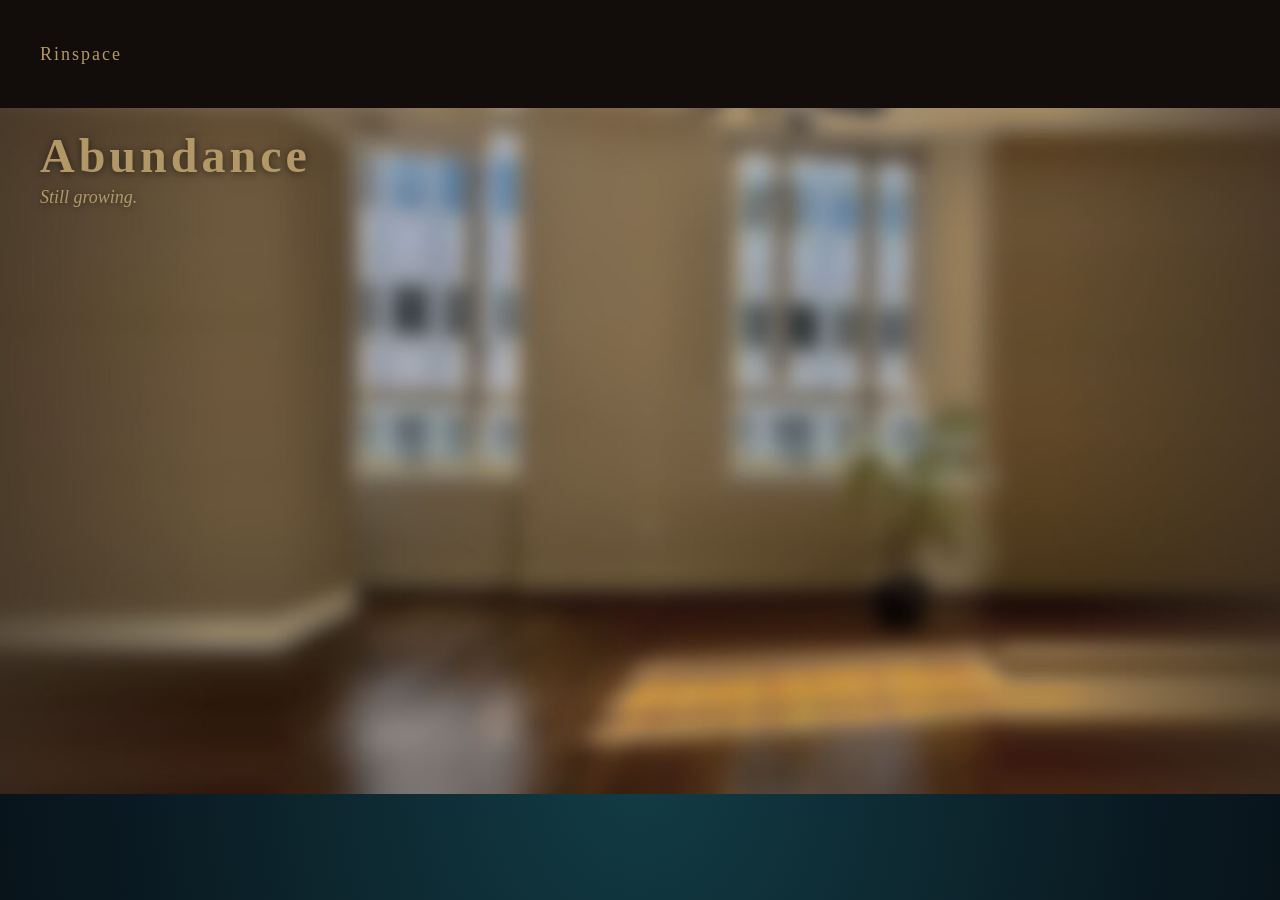
==== abundance.html @ 045cb896 "header and rinspace fix" ====
<!DOCTYPE html>
<html>
<head>
  <meta charset="utf-8">
  <meta name="viewport" content="width=device-width, initial-scale=1">
  <title>Rinspace · Abundance</title>
  <link rel="stylesheet" href="style.css">
</head>
<body>
  <div class="eyelid"></div>
  <div class="top-band"><a href="index.html" class="home">Rinspace</a></div>  

  <h1>Abundance</h1>
  <p>Still growing.</p>
</body>
</html>
---- style.css ----
body {
    background: radial-gradient(ellipse at 50% 85%, #123c45 0%, #0a1a22 55%, #05090d 100%);
  background-attachment: fixed;
    color: #b39867;
    font-family: Georgia, serif;
    margin: 40px;
}

h1 {
    font-size: 48px;
    letter-spacing: 4px;
    margin-bottom: 4px;
    animation: grow 7s ease-out;
    transform-origin: left center;
}

p {
    font-size: 18px;
    font-style: italic;
    margin-top: 0;
}
@keyframes grow {
    from {
        transform: scale(0.5);
        opacity: 0;
    }
    to {
        transform: scale(1);
        opacity: 1;
    }
}
.stem {
  stroke-dasharray: 100;
  stroke-dashoffset: 100;
  animation: sprout 5s ease-out forwards;
}

@keyframes sprout {
  to {
    stroke-dashoffset: 0;
  }
}

.leaf {
  opacity: 0;
  transform-box: fill-box;
  transform-origin: left center;
  animation: unfurl 1s ease-out 3s forwards;
}
.leaf-bottom {
  animation-delay: 2.2s;
}

.leaf-middle {
  animation-delay: 3.7s;
}

@keyframes unfurl {
  0% {
    opacity: 0;
    transform: scaleX(0) rotate(60deg);
  }
  60% {
    opacity: 1;
    transform: scaleX(0.8) rotate(-8deg);
  }
  100% {
    opacity: 1;
    transform: scaleX(1) rotate(0deg);
  }
}
svg {
  display: block;
  margin: 0 auto;
  width: 100%;
  max-width: 500px;
  height: auto;
}
.forest {
  position: fixed;
  top: 0;
  left: 0;
  width: 100%;
  max-width: none;
  height: 100%;
  margin: 0;
  z-index: -1;
}
.plant {
  position: fixed;
  bottom: 12vh;
  left: 50%;
  transform: translate(-50%, 19.51%);
  margin: 0;
  overflow: visible;
  max-width: min(500px, 66vh);  
}
.ground {
  position: fixed;
  bottom: 0;
  left: 0;
  width: 100%;
  height: 12vh;
  background-color: #1c1410;
  background-image: url("data:image/svg+xml,%3Csvg xmlns='http://www.w3.org/2000/svg' width='250' height='250'%3E%3Cfilter id='n' color-interpolation-filters='sRGB'%3E%3CfeTurbulence type='fractalNoise' baseFrequency='0.7' numOctaves='1' stitchTiles='stitch'/%3E%3CfeColorMatrix values='0 0 0 0 0.95 0 0 0 0 0.85 0 0 0 0 0.6 40 0 0 0 -29.5'/%3E%3C/filter%3E%3Crect width='100%25' height='100%25' filter='url(%23n)'/%3E%3C/svg%3E"), url("data:image/svg+xml,%3Csvg xmlns='http://www.w3.org/2000/svg' width='330' height='330'%3E%3Cfilter id='n' color-interpolation-filters='sRGB'%3E%3CfeTurbulence type='fractalNoise' baseFrequency='0.8' numOctaves='1' stitchTiles='stitch'/%3E%3CfeColorMatrix values='0 0 0 0 0.8 0 0 0 0 0.85 0 0 0 0 0.9 40 0 0 0 -30.2'/%3E%3C/filter%3E%3Crect width='100%25' height='100%25' filter='url(%23n)'/%3E%3C/svg%3E"), url("data:image/svg+xml,%3Csvg xmlns='http://www.w3.org/2000/svg' width='200' height='200'%3E%3Cfilter id='n' color-interpolation-filters='sRGB'%3E%3CfeTurbulence type='fractalNoise' baseFrequency='0.9' numOctaves='3' stitchTiles='stitch'/%3E%3CfeColorMatrix values='0 0 0 0 0.3 0 0 0 0 0.22 0 0 0 0 0.15 0.5 0 0 0 -0.2'/%3E%3C/filter%3E%3Crect width='100%25' height='100%25' filter='url(%23n)'/%3E%3C/svg%3E"), url("data:image/svg+xml,%3Csvg xmlns='http://www.w3.org/2000/svg' width='600' height='600'%3E%3Cfilter id='n' color-interpolation-filters='sRGB'%3E%3CfeTurbulence type='fractalNoise' baseFrequency='0.01' numOctaves='4' stitchTiles='stitch'/%3E%3CfeColorMatrix values='0 0 0 0 0 0 0 0 0 0 0 0 0 0 0 1.6 0 0 0 -0.6'/%3E%3C/filter%3E%3Crect width='100%25' height='100%25' filter='url(%23n)'/%3E%3C/svg%3E");
}
  .crumbs {
  transform-box: fill-box;
  transform-origin: center bottom;
  animation: burst 1.5s ease-out both;
}

@keyframes burst {
  from {
    transform: scale(0);
  }
  to {
    transform: scale(1);
  }
}
.dust circle {
  fill: #fff3c4;
  animation: drift 8s ease-in-out infinite, twinkle 3s ease-in-out infinite;
}

.dust circle:nth-child(2n) {
  animation-duration: 11s, 4s;
  animation-delay: -3s, -1s;
}

.dust circle:nth-child(3n) {
  animation-duration: 9s, 5s;
  animation-delay: -6s, -2s;
}

@keyframes drift {
  0%, 100% {
    transform: translate(0, 0);
  }
  50% {
    transform: translate(6px, -10px);
  }
}

@keyframes twinkle {
  0%, 100% {
    opacity: 0.2;
  }
  50% {
    opacity: 0.9;
  }
}
  .twig {
  stroke-dasharray: 100;
  stroke-dashoffset: 100;
  animation: sprout 2.2s ease-out forwards;
}

.twig-lip {
  animation-delay: 1.6s;
}

.twig-eye {
  animation-delay: 2.67s;
}
.sway {
  transform-box: view-box;
  transform-origin: 705px 680px;
  animation: sway 5s ease-in-out, breeze 6s ease-in-out 5s infinite;
}

@keyframes sway {
  0% {
    transform: rotate(-4deg);
  }
  25% {
    transform: rotate(3deg);
  }
  50% {
    transform: rotate(-2deg);
  }
  75% {
    transform: rotate(1deg);
  }
  100% {
    transform: rotate(0deg);
  }
}

@keyframes breeze {
  0%, 100% {
    transform: rotate(0deg);
  }
  50% {
    transform: rotate(0.8deg);
  }
}

.leaf-top {
  animation: emerge 2.4s ease-out 4.2s forwards;
}

@keyframes emerge {
  0% {
    opacity: 0;
    transform: scale(0.15, 1);
  }
  30% {
    opacity: 1;
  }
  100% {
    opacity: 1;
    transform: scale(1, 1);
  }
}

.half {
  transform-box: fill-box;
  animation: open 2s ease-in-out both;
}

.half-a {
  transform-origin: center bottom;
  animation-delay: 4.5s;
}

.half-b {
  transform-origin: center top;
  animation-delay: 4.65s;
}

@keyframes open {
  0% {
    transform: scaleY(0.05);
  }
  60% {
    transform: scaleY(0.85);
  }
  100% {
    transform: scaleY(1);
  }
}

/* New plant from Rin's Illustrator drawing */
.new-leaf {
  opacity: 0;
  transform-box: fill-box;
  animation: leaf-grow 1.6s ease-out forwards;
}

.new-leaf-lip {
  transform-origin: right center;
  animation-delay: 2.2s;
}

.new-leaf-eye {
  transform-origin: left center;
  animation-delay: 3.3s;
}

.new-leaf-top {
  transform-origin: center bottom;
  animation-delay: 4.1s;
}

@keyframes leaf-grow {
  0% {
    opacity: 0;
    transform: scale(0.1);
  }
  60% {
    opacity: 1;
    transform: scale(1.04);
  }
  100% {
    opacity: 1;
    transform: scale(1);
  }
}

/* Daytime window room backdrop */
.forest {
  display: none;
}

body::before {
  content: "";
  position: fixed;
  top: 0;
  left: 0;
  right: 0;
  bottom: 12vh;
  z-index: -2;
  background: url("room-backdrop-plant.jpg") center bottom / cover;
}

h1,
p {
  text-shadow: 0 1px 8px rgba(0, 0, 0, 0.55);
}

.ground::before,
.ground::after {
  content: "";
  position: absolute;
  top: 0;
  bottom: 0;
  width: calc((100vw - min(100vw, 87vh)) / 2);
  backdrop-filter: blur(12px) brightness(0.7);
  -webkit-backdrop-filter: blur(12px) brightness(0.7);
}

.ground::before {
  left: 0;
}

.ground::after {
  right: 0;
}

/* Leaf links: soft gold glow on hover */
.plant a:hover {
  filter: url(#leafHalo);
}

/* Widescreen top band */
.top-band {
  position: fixed;
  top: 0;
  left: 0;
  width: 100%;
  height: 12vh;
  background-color: #120d0a;
  z-index: 1;
}

body {
  margin-top: calc(12vh + 20px);
}

body::before {
  top: 12vh;
    bottom: calc(12vh - 2px);
  background-repeat: no-repeat;
}

.ground::before,
.ground::after {
      top: 0;
  background-color: #120d0a;
  backdrop-filter: none;
  -webkit-backdrop-filter: none;
}


/* Roots grow when the bottom 25% of the stem is hovered (mouse) or tapped (phone).
   They stay out while the mouse is on them, glow, and work as a link. */
.root-zone {
  cursor: pointer;
}

.roots-link .roots,
.roots-hit {
  pointer-events: none;
}

.root {
  stroke-dasharray: 100 200;
  stroke-dashoffset: 101;
  transition: stroke-dashoffset 0.8s ease-in;
}

.plant:has(.root-zone:hover) .root,
.plant:has(.roots-link:hover) .root,
.plant.show-roots .root {
  stroke-dashoffset: 0;
  transition: stroke-dashoffset var(--t) linear var(--d);
}

.plant:has(.root-zone:hover) .roots-hit,
.plant:has(.roots-link:hover) .roots-hit,
.plant.show-roots .roots-hit {
  pointer-events: all;
}

.plant a.roots-link:hover {
  animation: none;
  filter: none;
}

.roots-link:hover .roots {
  filter: url(#rootHalo);
}
/* Page change: the next page opens like an eyelid */
@view-transition {
  
navigation: auto;
}
::view-transition-old(root),
::view-transition-new(root) {
  
animation-duration: 0.4s;
}
.eyelid {
  
position: fixed;
  
left: 50%;
  
top: 50%;
  
width: 140vw;
  
height: 200vh;
  
transform: translate(-50%, -50%);
  
border-radius: 50%;
  
box-shadow: 0 0 60px 30px #0b0806, 0 0 0 100vmax #0b0806;
  
z-index: 10;
  
pointer-events: none;
  
animation: eyelid-open 1.8s ease-in-out both;
}
@keyframes eyelid-open {
  
0% {
    
height: 0;
  
}
  
100% {
    
height: 200vh;
  
}
}

/* Way back home: "Rinspace" in the top-left of the top band */
.home {
  position: absolute;
  left: 40px;
  top: 50%;
  transform: translateY(-50%);
  color: #b39867;
  text-decoration: none;
  font-size: 18px;
  letter-spacing: 2px;
    z-index: 2;
}

.home:hover {
  color: #fff3c4;
}

@media (max-width: 600px) {
  .home {
    left: 16px;
    font-size: 13px;
    letter-spacing: 1px;
  }
}
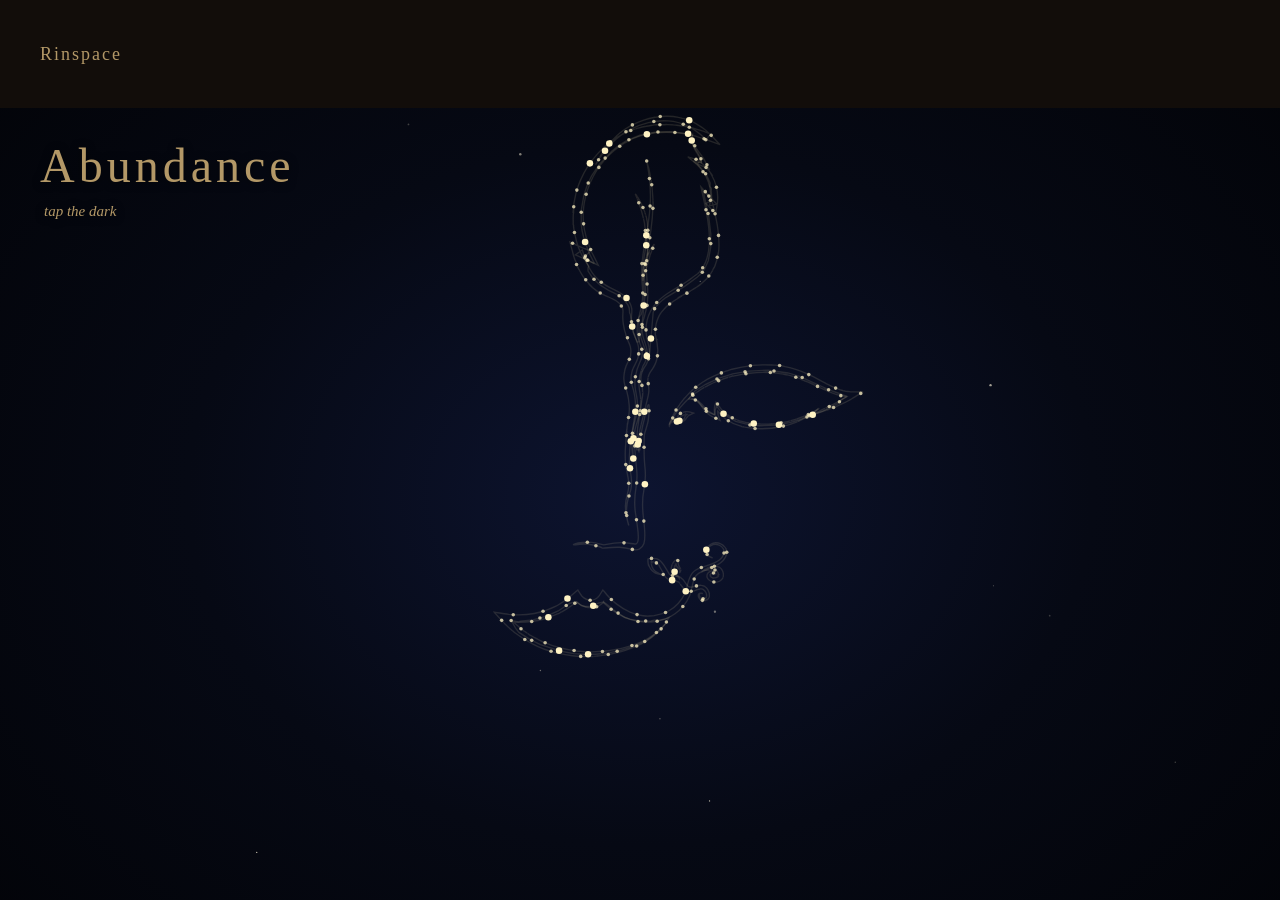
==== commit 1c4f676b: "abundance face with constalation" ====
--- a/abundance.html
+++ b/abundance.html
@@ -5,12 +5,216 @@
   <meta name="viewport" content="width=device-width, initial-scale=1">
   <title>Rinspace · Abundance</title>
   <link rel="stylesheet" href="style.css">
+  <link rel="stylesheet" href="abundance.css">
 </head>
 <body>
   <div class="eyelid"></div>
-  <div class="top-band"><a href="index.html" class="home">Rinspace</a></div>  
+
+  <!-- Deep space, the background stars, and your plant as a constellation -->
+  <div class="space"></div>
+  <svg class="sky" id="sky"></svg>
+  <svg class="mind" viewBox="425 20 560 660" preserveAspectRatio="xMidYMid meet"><g id="stars"></g></svg>
+
+  <!-- The embrace: warm light from the edges. Behind the eyelid: the warm dark at the start -->
+  <div class="embrace"></div>
+  <div class="behind-lid"></div>
+
+  <!-- Menu bar inside the top band. Hidden until the dark is tapped. -->
+  <div class="top-band">
+    <a href="index.html" class="home">Rinspace</a>
+    <nav class="menu">
+      <span>Sweaters</span>
+      <span>Flannels</span>
+      <span>Beanies</span>
+      <span>Scarves</span>
+    </nav>
+  </div>
 
   <h1>Abundance</h1>
-  <p>Still growing.</p>
+  <p class="hint">tap the dark</p>
+
+  <!-- The Abundance clothes. Hidden until the dark is tapped. -->
+  <div class="photo-row">
+    <div class="photo-spot">Photo coming soon</div>
+    <div class="photo-spot">Photo coming soon</div>
+    <div class="photo-spot">Photo coming soon</div>
+  </div>
+
+  <!-- Your plant's lines from the homepage. Hidden: the stars are placed along them. -->
+  <svg class="plant-lines" viewBox="425 20 560 660"><g id="plant-lines">
+<g >
+  <!-- Plant shapes drawn by Rin in Illustrator (from the Rinspace logo) -->
+  <g transform="translate(425 20)">
+        <path class="nose" d="M274.38 402.89 C267.27 401.07 263.22 400.88 254.07 401.90 C253.13 402.00 252.38 401.97 252.19 401.82 C251.70 401.43 247.57 400.09 245.50 399.65 C241.62 398.82 237.13 398.75 232.81 399.45 C232.09 399.57 231.44 399.61 231.37 399.54 C231.09 399.26 231.28 399.00 231.77 399.00 C232.05 399.00 232.51 398.88 232.80 398.72 C234.16 398.00 241.10 397.43 244.58 397.76 C245.93 397.89 248.48 398.35 250.25 398.79 L253.48 399.59 L255.43 399.18 C261.09 397.99 268.90 397.73 273.35 398.58 C277.36 399.34 277.96 399.12 278.52 396.62 C278.85 395.17 278.59 389.51 278.01 385.50 C277.88 384.61 277.59 382.52 277.37 380.88 C277.14 379.23 276.85 377.20 276.71 376.38 C275.98 371.90 276.18 362.66 277.13 357.00 C277.91 352.33 278.03 349.36 277.62 345.12 C277.40 342.93 277.12 339.89 277.00 338.38 C276.88 336.86 276.64 334.22 276.48 332.50 C275.96 327.13 276.09 321.47 276.73 321.86 C276.84 321.93 277.00 323.14 277.10 324.55 C277.19 325.97 277.35 327.74 277.45 328.50 L277.62 329.88 L278.75 329.88 L279.88 329.88 L280.05 325.88 C280.31 319.82 280.71 316.98 282.02 311.88 C282.44 310.23 282.89 308.43 283.01 307.88 C283.72 304.63 285.72 297.18 285.94 296.96 C286.65 296.25 286.79 297.06 286.64 300.96 C286.45 305.59 286.11 308.65 285.59 310.38 C285.38 311.06 285.12 311.96 285.01 312.38 C284.77 313.25 283.83 316.48 283.44 317.75 C282.80 319.84 282.85 335.55 283.52 341.38 C284.29 348.08 284.10 353.45 282.87 359.25 C281.94 363.69 281.76 373.22 282.49 379.25 C283.54 387.75 283.70 396.17 282.88 398.60 C282.30 400.30 280.87 402.05 279.48 402.76 C278.36 403.33 276.31 403.38 274.38 402.89Z" fill="#5fa85a" />
+
+    <clipPath id="vineGrow">
+      <rect x="0" y="660" width="560" height="700">
+        
+      </rect>
+    </clipPath>
+    <path  d="M185.53,455l3.48,6.07,2.2,2.7,8.3,5.3,7.5,3.7,15,4.8,9.5,1.8,6.5.4h9.2l8-.7,9.3-1.7,10.7-3.3,8.3-3.7,4-2.6,4.7-3.7,4.42-4.46,1.85-2.03,2.84-4.79-2.62,1.06-5.68,1.21-2-.5-3,.8-6.8.2-8.7-1.5-3.7-1.3-6.15-3.96-7.47-6-1.98-1.32-3.7.87-4.5,2.2-5,.2-3-.7-3.65-2.75-1.85.25-3.3,1-8.2,5.5-9,4-9.5,2.5-9.3,1-1.2.5-5.48-1.07Z" fill="url(#leafShade)" />
+    <path  d="M318.5,289l-2.88,3.46,4.21.34,2.45,1.36,6.92,8.04,2,.6,3.71,1.6.29-3.9,1-2.7,1.8,2.4,4,4,8.2,4.8,11,2.8,6.3.4,12.7-.4,10.3-2,5.3-1.6,6.7-2.4,8.25-6-6.3,5.03,9.55-3.33,11.2-5.5,2-2.5,4.64-2.74-6.84-2.56-6.8-2.4-20.7-9.6-9-2.7-14.5-2-14.2.7-11.8,2-10.5,3.3-9.3,4.3-7.7,4.7-2,2.5Z" fill="url(#leafShade)" />
+    <path  d="M315.26,98.14l-12.36-1.64-10.5.3-6.7,1-5.8,1.4-9.8,4-6,3.8-4.7,3.8-9.3,9.7-5.7,8.7-3,6.3-2.5,7.3-2,11.4v10l.5,4.3,1.5,6.7,4,10.8,3.5,6.8-.3.4-7.68-4.1,3.98,6.1-.5,1v2.6l3.5,5.2,5.3,5,6,3.8,6.7,3.2,4,2.8,3.7,4.7,1,2.5.3,3.5.5,1,2.1,13.2,2.92,7.06,1.54-.25-.35-17.78,1.79-2.23,1.8-6.7.4-9.6-.7-7.2-.3-9,1-10.2,2-10.6.8,2-.55,7.48,1.05-.88-3.3,11v5.7l1,10.5-3.6,33.93,6.09,17.85,3.07-35.64,1.25-3.34,4-4.3,4-3.3,13.8-8.2,9.4-6.8,3.3-3.2,2-2.8,2.7-6.2,1.8-10v-9.5l-1.5-12.5-4-18.8,6.17,5.5-.32-7.57-.85-1.12v-2.8l-2.7-6-2.3-3.2-5-5.2-2.3-1.8,5.87,1.44-.31-3.11-2.26-4.33-3.72-5.66-.65-4.98.33-2.14-3.1-1.08Z" fill="url(#leafShade)" />
+    <g  fill="#5fa85a" >
+      <g>
+      <g>
+      <path  d="M301.92,310.34c.32-.59.79-1.45,1.26-2.29-.38.7-.76,1.38-1.26,2.29Z"/>
+      <path  d="M303.19,308.03h0s-.01,0-.02.02v-.02h.02Z"/>
+      <path  d="M404.68,304.83c.23-.07.49-.15.76-.24-.25.08-.51.16-.76.24Z"/>
+      <path  d="M337.68,279.16l.07-.21c2.06-.81.66-.07,2.58-.77.68-.48,3.22-1.08,3.88-1.35,0,.02.96-.23.92-.14.26-.22.98-.31,1.58-.51.21-.1-.17,0-.35,0,.46-.14.92-.3,1.38-.43.57-.08.72-.02.13.13.93-.18,2.72-.61,4.98-1.03,1.13-.19,2.38-.4,3.68-.62,1.31-.19,2.67-.34,4.04-.52,5.48-.63,10.98-.61,12.98-.52-.51-.14-1.76-.11-2.23-.3,1.07-.09,1.57.09,2.04-.02.2.15.78.19,1.42.23.63.07,1.31.14,1.7.31l.32-.14.52.14c2.33.14,2.59.19,2.79.2.2.03.33.06,2.37.41,1.18.16,2.06.29,2.8.39.75.1,1.36.18,2,.4-.19-.05-.68-.28-.07-.17.07.17,1.63.3,1.89.51.59.14,2.49.72,1.9.34.3.17,1.97.75.95.51.57.19,1.11.4,1.53.49l-.71-.29c1.93.58,2.91,1.14,4.21,1.43-.22-.12-.45-.23-.67-.34,1.14.41,2.09.8,2.46,1.14l-1.18-.41c.94.36,1.69.66,2.4.96.72.28,1.39.54,2.18.85l-.55-.25c1.02.35,4.12,1.68,7.2,3.13,3.08,1.44,6.21,2.87,7.19,3.21l-.8-.53c.55.22,1.09.44,1.65.65-.19-.09-.96.03-1.1-.09,1.28.57,4.53,2.14,8.57,3.41.51.15,1.03.3,1.55.45.53.14,1.07.26,1.61.38.54.14,1.09.22,1.64.32l.82.14c.09.02.16.02.24.03.31.04.62.07.91.08.15.01.29,0,.43,0h.31s0,0-.02.01l-.06.02-.12.05c-.11.09-.22.18-.32.26-.14.09-.27.17-.39.24-.24.15-.43.25-.55.31-.37.16-.16-.07-.19-.06-.07.05-.1.09-.14.11-.11.08-.17.13-.23.17-.12.09-.22.16-.83.53-.34.19.04-.1.22-.22-.53.33-1.05.6-1.07.66.69-.37.45-.11.77-.22-.53.32-1.07.61-1.6.91l.04-.1c-.36.21-.83.67-2.45,1.5-2.71,1.43-5.69,2.93-8.49,4.26.03-.04.61-.34,1.19-.64-.37.18-.94.46-1.29.61.69-.29-1.16.59-.63.35-2.01,1.05-4.71,2.22-6.51,3.1-.07.06-.99.66-1.93,1.14-.94.49-1.9.85-1.9.85-.59.19-1.17.37-1.36.43.23-.07,1.32-.42,1.94-.62l.1-.04c1.39-.45.37-.12,1.72-.56.08,0-1.2.41-2.33.77,1.01-.33,2.03-.64,2.44-.79.95-.3-.1.05,1.05-.31.81-.27,1.87-.63,2.82-.94h-.01c2.29-.72,3.46-1.23,5.54-1.94l-.22.09c.74-.24,2.17-.8,3.49-1.28-.38.13-.72.22.07-.08,1.52-.55,2.53-1,3.64-1.41l1.02-.5c1.05-.45,2.71-1.18,4.81-2.2.26-.13.53-.26.8-.4.14-.07.28-.14.42-.21l.21-.11c.12-.05.23-.15.4-.18.17-.02.3-.12.44-.19l.42-.24c.28-.16.56-.32.85-.49.57-.33,1.16-.66,1.75-1,1.19-.68,2.43-1.47,3.7-2.23.71-.43,1.43-.86,2.17-1.3.78-.46,1.56-.93,2.36-1.4l-.44.02c-.14,0-.33.02-.41.01h-.61c-.41-.02-.81-.03-1.23-.03-.87-.02-1.74-.03-2.62-.05-.99-.02-1.99-.04-2.99-.06-.99-.04-1.89-.17-2.83-.25l-1.4-.14c-.57-.19-.67-.16-.91-.23-.44-.1-.88-.19-1.31-.3-.86-.26-1.71-.46-2.52-.76-3.25-1.1-6-2.47-7.47-3.19l.2.08c-3.76-1.8-9.41-5.11-15.5-7.96-6.07-2.88-12.65-4.93-17.14-5.73-1.35-.45-3.29-.72-4.74-.99.8.19.51.23-.12.13-2.23-.27-2.3-.25-2.39-.23-.09.03-.17.01-2.43-.11-1.3-.08-3.52-.16-6.18-.13-1.33.03-2.77.04-4.26.16-.75.05-1.5.1-2.27.15-.76.08-1.53.17-2.29.25-6.13.66-12.05,2.08-14.27,2.65-1.19.39-2.5.82-3.8,1.25-.66.21-1.31.43-1.94.64-.62.24-1.22.48-1.78.73l.22-.12c-1.2.48-5.27,2-9.14,4.1-1.97.97-3.83,2.2-5.41,3.15-1.54,1.04-2.74,1.93-3.36,2.37l.34-.22c-1.07.78-1.49,1.18-1.9,1.46-.41.3-.77.53-1.58,1.18.14-.04-.21.32-.68.75-.45.47-1.01,1.02-1.32,1.32v-.04c-.45.46-1.24,1.19-2.03,2.05-.78.87-1.64,1.83-2.36,2.62l.02-.1c-1.12,1.41-3.27,4.01-3.94,5.12-.42.6-.9,1.29-1.41,2.03-.48.77-.96,1.61-1.47,2.46-.25.43-.51.87-.76,1.31-.23.45-.45.92-.68,1.38-.45.92-.89,1.84-1.3,2.73-.33.78-.64,1.57-.95,2.35l-.13.35s-.34.97-.5,1.3c-.14.35-.08.07,1.18-2.19l-.03.08.48-.9c.56-1.08.89-1.54.85-1.47-.31.46-.57.95-.83,1.45.58-1.08.18-.32-.03.09.25-.45.46-.89.7-1.23.12-.21-.1.15-.2.31.35-.56.83-1.33,1.25-2.02.66-1.06.07-.05.85-1.28,2.2-3.14,4.47-6.12,7.13-8.74l.97-1c.32-.34.68-.63,1.02-.95.69-.62,1.37-1.25,2.06-1.88.71-.6,1.45-1.17,2.18-1.75l1.09-.88c.37-.28.77-.54,1.15-.81.16-.07,0,.04-.18.18.92-.66,1.79-1.29,2.65-1.88.88-.55,1.74-1.09,2.62-1.64.5-.27.66-.31.82-.37-.09.02.5-.3,1.42-.8.93-.48,2.16-1.22,3.49-1.79,1.32-.59,2.62-1.26,3.67-1.63,1.04-.4,1.75-.67,1.79-.69v.02Z"/>
+      </g>
+      <g>
+      <path  d="M410.75,299.8c-.38.26-.82.56-1.28.88.43-.29.79-.54,1.28-.88Z"/>
+      <polygon  points="409.46 300.69 409.45 300.69 409.47 300.68 409.46 300.69"/>
+      <path  d="M318.22,292.6c.14,0,.3.01.47.02-.16,0-.31-.01-.47-.02Z"/>
+      <path  d="M383.49,309.96l-.07.12c-1.33.22-.41-.04-1.63.16-.46.22-2.05.27-2.47.39,0-.01-.6.04-.57-.01-.17.11-.62.08-1,.14-.14.04.1.02.21.03l-.87.12c-.35,0-.43-.04-.06-.09-.57.03-1.69.09-3.08.17-.7.01-1.46.03-2.26.05-.8.01-1.63-.02-2.46-.03-3.33-.08-6.65-.47-7.85-.64.3.12,1.05.17,1.33.33-.65-.02-.94-.15-1.23-.12-.11-.11-.46-.16-.84-.23-.38-.08-.78-.17-1.01-.3l-.2.07-.3-.12c-1.41-.19-1.55-.26-1.67-.28-.12-.03-.19-.07-1.41-.37-1.4-.37-2.09-.44-2.84-.73.11.05.4.2.03.11-.03-.11-.96-.28-1.1-.43-.35-.11-1.46-.54-1.13-.28-.16-.14-1.12-.59-.52-.39-.32-.15-.63-.3-.88-.38l.4.22c-1.12-.45-1.64-.86-2.38-1.13l.37.25c-.63-.34-1.19-.59-1.36-.86.21.13.44.22.66.33-.54-.26-.92-.55-1.31-.77-.39-.23-.75-.44-1.18-.69.09.08.19.14.29.2-.55-.31-2.17-1.42-3.62-2.75-.36-.33-.68-.7-1.01-1.03-.16-.17-.32-.33-.48-.49l-.12-.12s-.07-.07-.13-.16c-.11-.15-.21-.29-.31-.43-.8-1.1-1.41-1.93-1.7-2.28l.48.84c-.31-.4-.65-.86-.89-1.12.05.06.15.08.25.1.12.04.25.13.29.21-.08-.12-.19-.28-.29-.42-.1-.12-.21-.26-.33-.41-.24-.3-.52-.66-.84-1.06-.16-.2-.32-.41-.5-.63l-.13-.17s-.05-.07-.06-.07l-.04.13c-.06.17-.11.34-.17.51-.21.66-.4,1.28-.59,1.96-.21.66-.31,1.56-.36,2.51,0,.49-.02.98,0,1.47v.37c.02.12.02.27.03.33l.04.46c.01.15.04.31.06.47l.05.34c.02.12.04.21.05.28.02.08.04.16.07.24.01.04.03.08.04.12,0,.03.06.1,0,.06-.15-.06-.3-.12-.44-.17-.07-.03-.14-.05-.2-.08-.03-.01-.06-.02-.09-.04-.09-.04-.18-.08-.27-.11-.72-.31-1.25-.61-1.54-.79-.67-.44-.08-.15-.07-.15-.84-.49-.39-.17-1.09-.63-.18-.14.06,0,.17.06-.31-.2-.57-.42-.61-.41.36.28.17.22.3.37-.29-.21-.59-.43-.87-.65h.06c-.2-.16-.55-.27-1.3-1.04-1.27-1.31-2.57-2.91-3.91-4.27.03.01.32.29.6.58-.17-.18-.42-.45-.61-.64.31.35-.58-.56-.33-.3-.52-.47-1.11-1.01-1.72-1.51-.32-.23-.62-.47-.94-.66-.32-.18-.6-.38-.89-.49-.06,0-.69-.23-1.31-.33-.3-.09-.61-.1-.84-.13s-.38-.06-.38-.05c-.37-.01-.73-.03-.86-.03.09,0,.28.01.5.02.12,0,.25,0,.37.01.12.02.24.05.33.07h.07c.85.21.21.03,1.01.34.02.01-.15-.05-.41-.16-.26-.11-.63-.16-.97-.25.31.07.62.14.87.21.25.11.45.19.57.23.53.24-.05-.04.56.31.22.13.47.27.7.46.24.18.49.36.7.57h0c1.02.97,1.55,1.51,2.35,2.56l-.09-.1c.28.37.85,1.09,1.34,1.79-.14-.2-.25-.38.06.02.59.81.95,1.31,1.4,1.93l.47.53c.27.33.62.77,1.15,1.29.51.5,1.1,1.02,1.82,1.57.71.54,1.54,1.09,2.47,1.56.13.07.2.11.38.19.22.1.43.2.66.29.45.19.9.39,1.36.59.93.44,2.14,1.04,3.28,1.61-.4-1.07-.8-2.15-1.2-3.22l-.25-.81c-.05-.14-.08-.26-.09-.38l-.05-.36c-.09-.58-.08-.7-.11-.96-.01-.24-.02-.48-.04-.71v-.16c0-.1.02-.23.05-.3.04.07.08.13.11.17h0s.18.25.32.45l.12.16s.02.03.08.1l.22.26c.3.35.61.71.92,1.07.16.18.32.37.48.56.18.17.36.34.54.52.36.35.73.7,1.11,1.06.38.35.8.65,1.21.99.42.31.81.68,1.25.95,3.45,2.43,7.36,3.96,10.01,4.7.4.16.88.33,1.37.48.5.13.99.26,1.42.37-.47-.15-.29-.17.08-.07,1.31.32,1.36.31,1.41.29.05-.01.11-.03,1.45.2.77.14,2.09.3,3.68.49.8.06,1.66.13,2.56.2.9.06,1.83.07,2.75.11,3.71.09,7.35-.25,8.72-.37,1.45-.29,3.29-.46,4.7-.8l-.14.05c.76-.15,3.31-.61,5.83-1.29,1.27-.3,2.52-.71,3.58-1.03,1.05-.34,1.88-.65,2.31-.8l-.23.07c1.47-.56,1.28-.44,2.45-.87-.18-.02,1.06-.54,1.53-.77v.02c.69-.32,2.28-1.08,3.41-1.68l-.03.05c.95-.48,2.7-1.46,3.37-1.85,1.51-.89,3.8-2.34,5.58-3.87.4-.3.77-.66,1.14-.99l.16-.15s.44-.43.61-.56c.17-.15.06-.01-1.22.85l.04-.03-.5.35c-.61.4-.9.57-.86.54.28-.18.57-.34.84-.53-.61.4-.18.12.04-.04-.25.18-.51.32-.71.45-.12.08.09-.05.19-.11-.33.21-.79.49-1.2.75-.64.38-.04.02-.8.45-4,2.23-8.11,3.86-12.48,5.21-.11.01.01-.02.14-.07-1.3.44-2.49.74-3.69,1.09-.34.07-.44.06-.55.07.1-.01-1.57.43-3.29.79-.87.17-1.73.37-2.4.47-.67.11-1.12.18-1.15.18h0Z"/>
+      </g>
+      <g>
+      <path  d="M297.81,314.92c.13-.05.15-.06.19-.07-.06.02-.11.04-.19.07Z"/>
+      <polygon  points="298 314.84 298 314.84 298 314.84 298 314.84"/>
+      <path  d="M309.73,317.67s-.03-.02-.05-.03c.02.01.03.02.05.03Z"/>
+      <path  d="M301.11,313.95v-.06c.13,0,.05.07.17.05.03-.09.2.01.23-.04,0,0,.06.02.06.05.01-.05.06,0,.09-.02.01-.01,0-.02-.02-.03h.08s.04.04,0,.04c.1.02.39.1.67.21.27.11.55.28.66.32,0-.06-.08-.06-.08-.14.07,0,.08.05.12.03-.03.11.11.1.1.23l.05-.04v.05c.29.1.08,0,.29.17.13.09.25.06.3.14-.01,0-.02-.06.03-.05-.03.05.11.04.1.09.04.02.14.11.15.03,0,.04.08.13,0,.11.03.03.06.06.09.07l-.03-.05c.12.08.14.17.26.18l-.02-.06c.07.05.13.1.11.17l-.08-.04c.11.09.19.14.31.19l-.03-.03c.16.04.86.55,1.04.59l-.02-.08.13.05s-.16.08-.15.06c.11.09.47.35.84.6.37.26.78.47.89.54.09.06-.01.05-.01.06.13.04.07,0,.18.04.03.02-.02.02-.04.02.05.02.09.04.1.03-.05-.03,0-.06-.02-.09l.13.06-.02.02s.11-.02.23.05c.24.08.48.17.72.21h-.11s.08.01.11.02c-.05-.02.11,0,.06,0,.19,0,.4.06.57.03,0,0,.1-.07.18-.09s.15,0,.15,0c.03.02.06.03.1.06-.08-.05-.09-.05-.14-.08h0c-.1-.06-.02-.02-.12-.08,0,0,.08.05.16.1-.07-.04-.14-.09-.17-.11-.06-.04,0,0-.07-.06-.05-.04-.13-.06-.19-.11h0c-.14-.13-.22-.15-.34-.26h.02s-.13-.09-.2-.17c.02.02.03.05-.01.01-.08-.09-.14-.13-.19-.2l-.07-.03c-.28-.27-1.3-1.41-1.58-1.74h.02c-.4-.45-1.33-1.46-1.98-1.84-.06-.11-.2-.19-.29-.28.04.06,0,.07-.04.04-.31-.2-.04.01-.37-.16-.1-.05-.26-.14-.47-.23-.21-.1-.45-.2-.72-.27-.26-.09-.53-.12-.76-.15-.23-.04-.42-.03-.52-.04-.22.08-.49.07-.69.17l.02-.02c-.11.03-.47.14-.8.28-.33.15-.63.35-.72.43h.03c-.16.13-.16.07-.29.17.04.03-.09.16-.13.21h0c-.06.05-.26.28-.34.37v-.02c-.09.11-.27.29-.34.37-.16.16-.38.42-.54.67-.04.05-.08.1-.11.16v.02s-.05.08-.07.09c-.02.02-.02,0,.17-.08h0l.07-.03c.09-.03.12-.05.12-.05l-.12.05c.09-.04.03,0,0,0,.03,0,.05-.02.1-.04.02,0-.01,0-.03,0,.05-.02.1-.04.17-.07.09-.04.01,0,.11-.04.54-.21,1.06-.4,1.56-.54.02,0,0,0,0,.02.15-.06.28-.09.41-.13.04,0,.06.02.08.03-.02,0,.16-.06.34-.09s.36-.05.36-.04v.02Z"/>
+      </g>
+      <g>
+      <path  d="M301.62,312.79c0-.1.01-.27.03-.43-.01.12-.03.26-.03.43Z"/>
+      <polygon  points="301.65 312.36 301.65 312.35 301.65 312.36 301.65 312.36"/>
+      <path  d="M308.06,308.39h.13-.13Z"/>
+      <path  d="M307.1,309.07l.02-.07c.39-.02.12.07.48.04.12-.06.41-.06.67-.13s.49-.2.56-.29c0,0,.02,0,.05-.03.07-.05.18-.17.19-.14.03-.1.19-.27.26-.47.01-.07-.04.04-.08.08.07-.14.1-.29.12-.44.05-.17.08-.21.06-.01.03-.15.07-.38.04-.67,0-.1-.01-.21-.02-.32,0-.08-.01-.17,0-.23.02-.19.07-.38.23-.6.32-.46,1.03-.86,1.27-.97-.09-.01-.22.09-.31.06.11-.11.2-.09.24-.16.1.07.3-.11.46-.05l.02-.07h.09c.66-.28.14-.08.75-.25.35-.1.51-.22.72-.22-.03,0-.12-.02-.02-.05.02.05.25-.08.3-.03.09-.02.4-.05.29-.11.02.02.13.02.13.03.01.01.01.02,0,.04.01,0,.02.01.03,0v-.02s.03.04.1-.02v-.03s.08,0,.02.07l-.04.02s.06,0,.15-.04h-.01c.07-.03.19-.05.36-.06.05,0-.07.07-.05.1-.03.02-.02.03-.02.04l.12-.05s-.01.04-.03.06c.02-.01-.2,0-.17,0-.03.02-.1.08-.17.17l-.06.07c-.06.08-.12.16-.18.25-.14.21-.28.43-.41.65-.51.88-.9,1.79-1.04,1.97-.12.16-.06,0-.06,0-.12.22-.03.11-.14.28-.04.04-.01-.03,0-.05-.05.07-.1.12-.1.14.07-.07.07-.01.12-.03-.05.07-.11.13-.17.18v-.03s-.07.15-.28.27c-.36.2-.88.28-1.38.28,0,0,.11-.01.22-.03h-.23c.12.01-.21.01-.12.02-.37.03-.86-.01-1.2.02-.02,0-.2.08-.37.12-.17.04-.34.05-.34.05h-.24s.23,0,.34.01h.02c.24.02.06,0,.29.03.01,0-.2-.03-.4-.04.18.01.35.04.42.05.16.03-.02,0,.18.04.14.03.32.06.47.1h0c.38.11.59.14.96.24h-.04c.13.04.4.07.65.11-.07-.01-.14-.03.02-.02.3.03.52,0,.76-.02.07-.02.15-.05.22-.08.28-.06.79-.32,1.19-.78.41-.46.69-.96,1.02-1.42.32-.47.64-.92.93-1.23l.05-.06c.06-.06.09-.08.14-.13l.24-.24c.16-.15.4-.29.57-.42.27-.14.51-.26.73-.38.29-.14.55-.26.77-.36l-.12.06c.55-.26,1.15-.53,2-.93-.27-.08-.56-.18-.87-.27-.06-.02-.13-.05-.19-.07l-.05-.03h-.03s-.02-.02-.07-.03c-.71-.17-1.38-.33-2.11-.48-.76-.12-1.62-.21-2.45-.13-.14.01-.27.03-.41.04-.12.02-.23.03-.34.05-.22.04-.42.08-.59.12-.25,0-.59.09-.84.15.14-.02.11.03,0,.06-.75.24-.05.03-.79.33-.43.2-1.53.65-2.35,1.69-.41.51-.69,1.22-.7,1.85,0,.33.03.56.05.71,0,.04,0,.07.01.1v.06s.02.13-.02.16c-.04.02-.08.03-.11.05v-.02s-.02.01-.06.01c-.1.02-.23.04-.37.06-.29.04-.64.09-.99.14-.72.1-1.48.3-1.73.41l.07-.02c-.43.19-.39.12-.73.27.06.02-.29.24-.42.33h0c-.2.12-.6.49-.84.79v-.03c-.21.26-.52.77-.6.99-.23.47-.41,1.27-.33,1.94,0,.14.03.29.06.43,0,.02.01.04.02.06,0,0,.06.16.07.22.02.06-.02.02,0-.41h0s0-.1.01-.15c.03-.2.04-.29.04-.28-.02.09-.03.18-.04.27.03-.2.01-.06,0,.02.01-.07.02-.14.04-.23,0-.04,0,.03-.01.06.01-.11.04-.25.08-.38.06-.19.01-.01.08-.24.2-.58.54-1.08.94-1.46.4-.39.88-.62,1.4-.78.03,0,0,.01-.03.02.31-.11.61-.15.92-.2.09,0,.12.02.15.03-.03-.01.4-.06.88-.08.49-.01.97-.03,1-.03v.03Z"/>
+      </g>
+      </g>
+      <g>
+      <g>
+      <g>
+      <path  d="M296.85,421.28c-.27-.03-.74-.11-1.17-.21.33.08.69.15,1.17.21Z"/>
+      <polygon  points="295.67 421.08 295.67 421.07 295.68 421.08 295.67 421.08"/>
+      <path  d="M325.77,435.22c-.1-.04-.23-.09-.35-.13.12.04.24.08.35.13Z"/>
+      <path  d="M292.03,412.78l.1-.07c.34.2.36.27.37.31.02.05.02.07.21.25.27,0,.76,1,1,1.21-.02,0,.22.37.16.37.15.07.26.37.43.6.08.07-.02-.08-.03-.16l.37.53c.11.23.09.31-.06.08.42.72,1.69,2.89,2.86,5.07.15.28.3.55.44.83.16.29.29.57.59,1,.15.21.36.45.52.61.17.16.31.28.46.41.15.12.3.24.45.36.17.11.33.21.48.31.65.39,1.32.67,1.87.81.55.16.98.22,1.26.26-.26-.1-1.04-.22-1.29-.43.34.07.57.12.75.16.19.04.33.08.46.06.23.23,1.24.21,1.54.43l.14-.08.21.09c.91.1.96.14,1.03.16.06.03.12.03.76.33.19.08.36.16.51.24.15.07.3.13.38.19.2.1.36.22.5.39-.04-.05-.12-.21.05-.09-.02.04.09.14.21.24.12.11.24.24.24.31.15.16.61.85.56.56.02.14.43.82.13.45.14.22.27.46.4.61l-.16-.32c.52.77.75,1.31,1.27,1.8-.07-.12-.13-.23-.19-.34.37.51.76.93.86,1.2-.17-.17-.35-.33-.5-.5.72.85,1.32,1.37,2.25,1.85l-.31-.2c.29.16.92.49,1.76.73.86.27,1.93.3,2.89.18,1.91-.3,3.33-.98,3.74-1.15l-.43.05.73-.31c-.08.02-.28.37-.36.37.41-.13,1.21-.43,2.13-.61.24-.06.45-.05.69-.09.23,0,.46,0,.69.03.22.05.46.07.67.18.11.05.22.08.33.14l.33.19c.86.58,1.56,1.52,1.93,2.35.38.84.47,1.55.48,1.85,0,.5-.09.09-.1.08.03.3.02.35.03.41,0,.05.02.1-.03.32-.03.12-.04-.04-.03-.11-.02.21-.11.35-.09.38.1-.21.14-.09.2-.19-.05.19-.13.38-.23.52l-.02-.04c-.06.1-.04.35-.64.68-1.01.54-2.62.58-3.51-.22.02,0,.23.15.44.26-.13-.08-.34-.2-.44-.31.19.22-.38-.34-.22-.18-.33-.31-.61-.79-.74-1.27-.13-.49-.08-.99.18-1.27,0-.02.05-.12.18-.25.13-.12.35-.24.59-.3.49-.13.98,0,.98,0,.28.08.54.21.62.25-.06-.04-.58-.27-.9-.32h-.05c-.35-.06-.4-.05-.44-.06-.04,0-.08-.02-.45.02-.04-.02.65-.08,1.19.1-.48-.15-1.03-.16-1.25-.1-.26.05-.24.05-.24.05,0,0-.02-.02-.32.12-.21.11-.43.31-.58.56-.14.25-.21.53-.25.78h0c-.07.62.07,1.07.23,1.49.18.41.39.8.79,1.25-.03-.03-.07-.06-.1-.09.25.35,1.01.87,1.77,1.09-.22-.07-.39-.15.06-.02.88.25,1.5.19,2.16.13.21-.04.41-.11.62-.18.38-.12.92-.31,1.49-.8.58-.51.98-1.32,1.1-2.12.26-1.63-.2-3.38-1.17-4.93-.49-.77-1.14-1.49-1.95-2.05-.2-.15-.41-.27-.64-.38-.23-.11-.45-.23-.68-.31-.48-.14-.95-.29-1.4-.31-.92-.11-1.67.01-2.29.1-.6.12-1.08.23-1.4.32l.1-.04c-1.02.26-2.19.66-3.31.84-.55.06-1.08.1-1.54,0-.46-.1-.9-.27-1.32-.57-.84-.57-1.51-1.63-2.24-2.8-.72-1.15-1.6-2.41-2.75-3.18-.6-.54-1.51-1.02-2.31-1.31.41.2.24.19-.09.06-.59-.2-.9-.27-1.06-.29-.16-.03-.19-.03-.21-.02-.04.02-.13,0-1.23-.13-.63-.07-1.6-.1-2.38-.37-.4-.13-.79-.34-1.19-.66-.1-.07-.21-.16-.27-.22-.07-.07-.09-.08-.14-.16-.11-.15-.28-.46-.44-.74-1.35-2.38-2.8-4.63-3.35-5.49-.72-.85-1.41-2.02-2.3-2.89l.1.08c-.1-.1-.24-.25-.45-.45-.2-.19-.52-.45-.86-.66-.64-.4-1.49-.76-2.41-.97-.92-.22-1.88-.28-2.76-.26-.67,0-2.2.23-3.06.43-.07.86-.08,1.5-.05,1.87v-.3c.02.25.03.46.04.64.01.12.02.22.03.31.01.16.02.29.04.41.01.23.02.44.12.92.05-.13.36.88.53,1.24h-.02c.21.57.9,1.77,1.54,2.54h-.05c.27.31.68.76,1.1,1.14.42.39.86.71,1.1.89.57.39,1.33.83,2.2,1.16.87.33,1.84.54,2.74.62.39.04.78.07,1.16.06h.17s.47-.05.63-.06c.17-.02.03.07-1.12-.15h.04c-.15-.03-.3-.05-.45-.09-.54-.12-.78-.2-.74-.19.24.07.48.13.73.19-.54-.13-.16-.05.04,0-.22-.05-.44-.11-.62-.16-.1-.03.08.03.16.05-.29-.07-.68-.19-1.01-.31-.52-.2-.03-.02-.62-.28-3.12-1.38-5.05-4.18-5.33-7.16.01-.07.02.01.04.1-.05-.42-.08-.83-.07-1.22v-.14h0s.06.04.07.06c0,0-.03-.02.07-.03.44,0,1.03.01,1.6.1.57.08,1.11.24,1.48.4.38.15.6.29.61.3h-.02Z"/>
+      </g>
+      <g>
+      <path  d="M308.95,424.52c0-.08.04-.22.03-.36,0,.1-.02.22-.03.36Z"/>
+      <polygon  points="308.99 424.16 308.99 424.16 308.99 424.16 308.99 424.16"/>
+      <path  d="M308.95,420.11l.08-.08s-.05.04-.08.08Z"/>
+      <path  d="M305.38,419.26l-.07.02c-.11-.22.03-.09-.06-.3-.12-.05-.12-.35-.17-.41,0,0-.01-.11.02-.11-.07-.02-.03-.11-.06-.17-.02-.02-.01.02-.03.04l-.05-.15c.01-.07.04-.09.06-.02-.02-.2-.04-.8.09-1.42.12-.62.36-1.24.43-1.47-.07.04-.09.19-.19.22,0-.14.08-.17.06-.24.12,0,.14-.26.28-.3l-.04-.06.06-.04c.19-.54.02-.13.27-.58.03-.07.06-.12.08-.18.02-.04,0-.03,0-.05-.01-.02-.02-.04,0-.03,0,0-.04-.02-.04-.04.04.04,0-.06.03-.01,0-.01.03-.04-.02-.11.02.03.05.03.05.08,0,0,.02,0,.01-.02l-.02-.02s.04.03.05-.1v-.04s.03-.06.02.07l-.02.05s.03-.04.08-.14h-.01s.02-.05.04-.07c.11-.1.09.14.19.18l.04-.08s.03.04.05.06c0-.02-.15.06-.14.05,0,.02,0,.04.02.07.01.04,0,.02.08.25.13.34.31.75.55,1.1.46.74,1.06,1.31,1.2,1.48.11.14-.02.06-.03.06.17.15.1.05.23.19.03.04-.03,0-.05-.01.06.06.1.12.12.11-.06-.08,0-.07,0-.12l.15.18h-.03s.14.07.26.25c.21.3.34.66.37,1.04,0,0-.02-.08-.04-.16,0,.05.02.12.02.17,0-.09.02.16.02.09.05.28-.04.65-.1.9,0,.01.02.17-.02.31-.04.14-.12.25-.12.25-.06.05-.1.09-.15.14.02-.02.15-.13.21-.2h0c.14-.17.04-.05.17-.2.01,0-.11.14-.23.26.11-.1.21-.22.24-.27.09-.11,0,.02.11-.12.08-.1.16-.24.23-.36h0c.18-.3.21-.49.3-.82v.04c.04-.12.05-.35.06-.57,0,.06-.02.12-.02-.01,0-.26-.05-.43-.08-.62-.03-.06-.05-.11-.08-.17-.07-.22-.25-.57-.47-.92s-.47-.72-.66-1.08-.35-.74-.44-1.05c-.05-.16-.08-.3-.11-.42-.02-.3-.04-.54-.06-.72v.05c.03-.55.09-1.51-.18-1.81-.11-.19-.22-.26-.31-.34-.11-.07-.13-.13-.43-.27-.33,0-.56-.02-.83.12-.26.11-.54.29-.8.53-.52.47-.96,1.09-1.25,1.59-.06.06-.11.13-.17.21-.04.06-.07.1-.1.15-.06.11-.12.2-.18.3.08-.09.09-.04.04.04-.29.57,0,.05-.24.65-.13.35-.45,1.18-.59,2.08-.15.89-.06,1.82.01,2.16.15.35.24.82.47,1.13l-.03-.03c.1.17.4.78.86,1.26.44.49.96.88,1.15.98l-.04-.04c.33.19.25.21.49.37,0-.06.29.09.39.14h-.01c.16.09.53.26.78.4h-.02c.22.11.59.35.72.45.31.22.76.57.98,1.02.05.09.09.19.11.3v.05s.06.13.07.18c0,.05-.01.02.04-.33h0v-.13c-.02-.17-.04-.25-.03-.24l.03.23c-.02-.17,0-.05,0,.01,0-.06-.01-.11-.02-.2,0-.03,0,.03,0,.05-.01-.09-.03-.22-.08-.33-.06-.17,0-.02-.07-.22-.23-.52-.61-.94-.98-1.33-.37-.39-.76-.73-1.12-1.09,0-.02.01,0,.03.01-.23-.2-.41-.39-.59-.58-.04-.06-.04-.09-.04-.12,0,.03-.23-.24-.43-.52-.19-.28-.33-.58-.32-.59l.05.03Z"/>
+      </g>
+      </g>
+      <g>
+      <path  d="M297.22,458.99c-.73.82-2.09,2.16-3.42,3.37,1.03-.93,2.11-1.93,3.42-3.37Z"/>
+      <path  d="M293.77,462.38s-.02.01-.02.02c.02-.02.03-.03.05-.04-.01,0-.02.02-.03.02h0Z"/>
+      <path  d="M332,408.65c-.42-.17-.89-.4-1.33-.68.42.27.88.5,1.33.68Z"/>
+      <path  d="M210.44,471.32l-.32.05c-3.84-1.77-1.05-.66-4.58-2.31-.73-.25-2.15-1.02-3.54-1.78-1.37-.8-2.67-1.67-3.28-1.97,0,0-.08-.06-.22-.16s-.33-.23-.51-.36c-.37-.26-.73-.53-.65-.53-.57-.21-1.62-1.07-2.61-1.75-.37-.23.22.23.46.45-.75-.52-1.49-1.05-2.22-1.6-.81-.69-.96-.92-.03-.22-1.02-.81-2.72-2.19-4.74-4.07-.23-.21-.46-.43-.69-.65l-.04-.04-.05-.07s-.08-.09-.06-.11c.06.01.12.03.18.04.02,0,.05,0,.06.02l1.12.06,1.37.04c3.66.08,7.31-.13,10.66-.59,3.35-.45,6.39-1.15,8.9-1.84,2.51-.71,4.47-1.44,5.73-1.91-.53.15-1.42.43-2.29.72-.87.3-1.74.53-2.26.57,1.07-.36,1.84-.63,2.47-.84s1.12-.37,1.56-.59c.45-.03,1.62-.43,2.85-.95,1.24-.5,2.54-1.1,3.37-1.35l.49-.43c.35-.13.69-.28,1.03-.43,2.14-1.19,3.28-1.95,3.95-2.38.67-.44.87-.57,1.05-.69.18-.11.32-.21.88-.56.56-.36,1.52-1,3.24-2.3.5-.39.95-.76,1.37-1.11l.14-.12s0,0,0,0v-.02l.03-.04s.06-.15.1-.18c.03,0,.07.03.12.07.02.02.04.03.07.07l.33.34c.15.14.3.27.45.41-.38-.31-1.23-1.28-.09-.28.02.07.23.27.54.53.33.24.74.57,1.22.84.92.59,2,1.04,2.32,1.25.71.3,2.28.82,3.54.96,1.25.15,2.11.07,1.25-.04.42.08,1.79.13,2.7,0,.46-.03.8-.12.86-.11.06,0-.15.09-.83.21,1.55-.22,3.01-.72,3.97-1.26-.3.14-.6.27-.91.38-.31.12-.62.23-.94.32,2.21-.74,3.72-1.79,4.87-2.79.07-.06.14-.12.2-.18.02-.02.05-.05.07-.08.04-.05.08-.12.11-.22v-.04h.07l-.04-.08-.02-.04h-.02l-.06.04.05-.09.02-.03s0,.01.02.02l.04.05.08.09c.05.06.1.12.14.18.02.03.04.06.05.09.04.05.07.1.1.15l.04.07s.02.04.08.11c.09.11.16.21.22.3l-.38-.35-.15-.13c-.06-.04-.08-.05-.11-.07-.29-.28,1.55,1.56,2.6,2.45,1.18,1.03,2.34,1.96,3.75,2.96l-.97-.75c.9.63,2.71,1.99,5.17,3.45,2.45,1.47,5.56,3.04,8.88,4.15,3.3,1.14,6.79,1.79,9.68,1.96,2.89.18,5.19-.04,6.18-.18-.63.02-1.26,0-1.91-.02,1.2-.07,2.34-.21,3.52-.4-.41.06-1.66.61-2.01.6,1.88-.15,5.88-.57,10.46-2.37,2.28-.91,4.71-2.13,6.97-3.77,2.27-1.62,4.4-3.6,6.19-5.8,1.81-2.2,3.29-4.61,4.37-7.08.53-1.24.97-2.49,1.27-3.75.25-1.15.5-2.27.73-3.32.47-2.1.94-3.93,1.46-5.33.51-1.41,1.09-2.34,1.51-2.86.69-.78.86-.77.73-.64-.11.14-.38.46-.38.48.4-.46.73-.71.94-.89.21-.17.32-.25.42-.33.21-.14.33-.29,1.47-.85.64-.28-.11.12-.43.31.96-.52,1.98-.86,2.04-.93-1.33.51-.82.18-1.4.36.51-.23,1.01-.43,1.57-.64l1.67-.63-.12.12c.74-.3,1.83-.85,5.1-2.19,1.37-.58,2.77-1.22,4.15-1.98,1.37-.76,2.73-1.69,3.83-2.9.56-.6,1.03-1.26,1.43-1.94.4-.67.75-1.39,1-2.16.5-1.51.47-3.26-.25-4.7.04.04.2.36.37.85.16.49.28,1.17.28,1.84,0-.43-.04-.97-.16-1.5s-.33-1.01-.5-1.37c.3.71.05.08-.33-.52-.38-.6-.89-1.15-.5-.69-.75-.88-1.72-1.69-2.89-2.23-1.15-.57-2.49-.86-3.8-.8-1.32.08-2.55.5-3.56,1.11s-1.81,1.38-2.38,2.16c-.04.07-.35.54-.64,1.26-.29.71-.52,1.71-.35,2.65.14.95.76,1.73,1.3,2.18.55.46.99.68.99.68,1,.61,2.16.94,2.51,1.02-.15-.04-.8-.2-1.51-.51-.72-.3-1.46-.77-1.9-1.17-.05-.04-.11-.08-.16-.13-.48-.48-.63-.82-.74-1.01-.08-.19-.11-.26-.13-.34-.02-.07-.03-.14-.08-.34-.02-.1-.06-.23-.06-.42,0-.09-.01-.2-.02-.32.01-.12.03-.26.04-.41.03-.07-.12.48.07,1.26.14.8.9,1.72,1.84,2.29-.85-.52-1.5-1.27-1.75-2-.26-.73-.16-1.38-.12-1.74.1-.42.16-.61.21-.69.04-.09.04-.07.04-.07.02.01-.04-.05.5-.95.76-1.27,2.4-2.63,4.08-3.08h-.03c1-.29,1.92-.31,2.74-.18.82.13,1.56.39,2.22.75s1.25.82,1.77,1.38c.51.56.97,1.24,1.19,2.04-.03-.11-.08-.22-.14-.33.21.55.42,1.39.24,2.37-.15.98-.67,2.04-1.36,3.01.37-.56.73-1.02-.05.15-.8,1.07-1.64,1.8-2.52,2.39-.88.59-1.79,1.05-2.76,1.48-.61.3-1.24.59-1.88.87-1.21.48-2.9,1.1-4.97,1.81-1.04.35-2.17.73-3.38,1.14-1.28.44-2.65.99-4.04,1.89-.69.45-1.38,1.01-1.98,1.69-.58.68-1.04,1.39-1.44,2.13-.79,1.48-1.3,2.99-1.76,4.51-.46,1.52-.84,3.04-1.23,4.57l-.29,1.15c-.09.3-.18.66-.29.99-.22.67-.47,1.35-.78,2.02-1.2,2.67-2.93,5.17-4.88,7.29-1.97,2.12-4.19,3.85-6.4,5.15-4.46,2.6-8.81,3.46-11.26,3.78l.39-.07c-1.2.17-2.54.3-3.96.33-1.4.06-2.89-.02-4.44-.19-3.09-.36-6.41-1.24-9.68-2.67-3.27-1.43-6.48-3.38-9.45-5.67-1.48-1.15-2.91-2.37-4.25-3.66-.34-.32-.67-.65-.99-.97l-.77-.8c-.26-.26-.59-.64-.88-.97-.61-.68-1.19-1.42-1.8-2.13l-.89-1.08c-.29-.34-.6-.76-.86-.99-.62,1-1.24,1.99-1.85,2.98-.31.51-.62.94-.93,1.39-.34.4-.66.77-1.03,1.12-.61.55-1.27,1-1.96,1.33-1.36.65-2.86.83-4.29.62-1.43-.23-2.77-.81-3.84-1.6-.28-.19-.52-.41-.77-.62-.06-.05-.12-.11-.18-.17l-.28-.28c-.25-.26-.5-.55-.71-.89-.88-1.25-1.73-2.64-2.47-3.79l-.02-.03c-.19.11-.42.31-.65.51s-.46.4-.7.61c-.48.42-.98.86-1.49,1.3-.51.46-1.04.89-1.58,1.35-.27.23-.53.46-.82.68l-.43.34c-1.16.91-2.36,1.79-3.42,2.51,1.2-.78.87-.42-.06.21-1.62,1.11-2.5,1.63-2.96,1.92s-.51.34-.57.39c-.05.05-.11.1-.58.39-.48.29-1.36.83-3.15,1.73-2.79,1.43-8.54,3.95-15.62,5.25-3.53.66-7.36,1.02-11.15,1.05-.95,0-1.9,0-2.84-.05l-.83-.04c-.44-.02-.86-.04-1.29-.08-.87-.08-1.73-.16-2.59-.24-3.51-.43-7.32-1.08-10.56-1.58l.2.29s.06.09.11.15l.18.2c.24.27.48.53.72.79.48.53.95,1.05,1.42,1.56.91.99,1.79,1.96,2.65,2.89.89.93,1.68,1.84,2.56,2.7.9.85,1.73,1.72,2.58,2.47.26.24.52.47.77.7.23.21.45.42.68.61.45.39.87.75,1.26,1.09.8.66,1.47,1.23,2.02,1.66,3.8,2.78,8.68,6.11,12.93,8.06l-.44-.18c2.18,1.19,9.75,4.78,17.97,6.8,4.1.99,8.28,1.78,11.81,2.14,3.53.45,6.39.49,7.84.56l-.78-.06c.63.02,1.18.04,1.65.06.47,0,.88,0,1.23-.01.71,0,1.22,0,1.7.01s.93.02,1.5.04c.29,0,.61.01.98.01.37-.02.8-.04,1.29-.07-.26-.05.69-.16,1.9-.27.61-.05,1.29-.11,1.91-.16.62-.08,1.2-.15,1.61-.2l-.06.03c2.47-.29,8.03-1.15,11.96-2.23l-.14.09c3.33-.72,9.37-2.78,11.61-3.7,1.32-.44,2.73-1.14,4.28-1.82.77-.36,1.58-.68,2.39-1.09.81-.41,1.62-.86,2.42-1.34,3.23-1.9,6.36-4.32,8.98-6.82,1.13-1.08,2.23-2.18,3.23-3.36l.44-.52s.3-.36.63-.8c.33-.44.73-.93.95-1.2.21-.27.25-.29-.16.19-.42.47-1.27,1.47-2.99,3.11l.1-.11c-.46.42-.91.86-1.38,1.27-1.7,1.49-2.54,2.11-2.42,2.01l1.2-.97,1.17-1.01c-1.72,1.48-.53.44.13-.13-.72.61-1.41,1.22-2.01,1.68-.34.28.26-.2.54-.42-.94.77-2.27,1.83-3.5,2.67-1.93,1.3-.13.08-2.41,1.54-1.52.94-3.09,1.8-4.69,2.56-.8.39-1.61.72-2.45,1.04l-2.5.97c-3.34,1.25-6.75,2.28-10.22,3.1-6.93,1.66-14.06,2.51-21.33,2.56-.33-.02.06-.03.48-.05-1.09.06-2.16,0-3.2-.02-1.04-.03-2.06-.06-3.07-.08-1-.08-2-.16-2.99-.24-.99-.09-1.98-.12-2.96-.28-1.09-.19-1.38-.28-1.7-.36.08.02-.2-.01-.75-.08-.55-.09-1.38-.14-2.37-.36-.99-.19-2.17-.42-3.44-.67-.64-.11-1.28-.28-1.95-.45-.66-.17-1.33-.34-2.01-.51-.67-.18-1.36-.32-2.01-.54-.66-.21-1.3-.42-1.93-.62-1.25-.4-2.44-.75-3.42-1.16-1.98-.77-3.34-1.3-3.42-1.33h.03Z"/>
+      </g>
+      <g>
+      <path  d="M325.75,418.87c.26-.07.36-.1.51-.13-.15.03-.3.08-.51.13Z"/>
+      <polygon  points="326.26 418.73 326.26 418.73 326.25 418.73 326.26 418.73"/>
+      <path  d="M335.69,421.17s-.02-.1-.03-.16c.02.05.02.11.03.16Z"/>
+      <path  d="M334.97,418.06l.03-.1c.33.08.09.14.37.19.15-.13.43.17.53.13,0,.01.1.08.07.12.07-.06.12.04.19.06.03,0,0-.04,0-.07l.15.07c.04.06.02.12-.04.09.04.03.1.08.16.16.07.06.14.15.22.25.16.22.35.53.49.86.3.68.32,1.36.33,1.57.09-.06.03-.2.15-.26.08.13-.02.19.05.24-.19.05-.07.27-.27.33l.1.05s-.05.03-.08.04c-.02.47.03.13-.14.48-.09.2-.04.38-.18.45.01-.01.1-.02.08.05-.07-.05-.07.18-.16.13-.03.06-.21.18-.07.23-.07-.03-.24.07-.18-.04-.05.04-.12.05-.15.1h.09c-.19.12-.34.09-.45.25.03,0,.07.01.11.01-.14.06-.26.12-.36.02.05-.02.09-.06.14-.08-.23.09-.39.12-.61.23h.08c-.13.08-.61.2-1.14.2-.53.02-1.04-.07-1.21-.06.03.04.07.08.1.12-.1,0-.19-.01-.28-.02.03.01.24-.2.25-.17-.07-.02-.17-.06-.29-.1-.15-.06-.3-.12-.47-.21-.33-.16-.67-.39-.87-.62-.2-.23-.3-.48-.29-.77,0-.28.11-.51.16-.61.11-.15.09.02.1.02.08-.21-.01-.12.09-.28.03-.04.03.04.02.07.03-.08.1-.12.08-.15-.08.07-.1,0-.16,0,.06-.07.11-.14.17-.2l.02.04s.03-.2.26-.35c.38-.26.91-.43,1.44-.4-.01.01-.12.01-.23.03h.24c-.12-.03.22,0,.13-.02.41-.02.9.21,1.22.4.02,0,.27.04.44.17.18.13.27.31.27.31.03.12.05.24.06.28,0-.03-.04-.27-.09-.39v-.02c-.13-.28-.03-.07-.16-.34,0-.02.13.23.19.46-.06-.21-.14-.41-.2-.49-.1-.19.02.01-.1-.22-.1-.16-.26-.34-.42-.5h0c-.39-.39-.69-.5-1.19-.71h.06c-.18-.08-.56-.15-.92-.19.1.02.19.04-.02.03-.42-.04-.71.02-1.03.06-.1.03-.19.07-.28.12-.36.11-.98.39-1.54.97-.55.57-1.03,1.48-.95,2.56.04.54.23,1.06.49,1.48.26.42.57.75.86,1.01.6.52,1.12.8,1.41.95l-.06-.02c1,.55,2.61,1.01,4.35.81.86-.09,1.75-.37,2.49-.81.74-.43,1.29-1.02,1.63-1.52.31-.25.55-.73.73-1.08-.11.19-.14.1-.08-.06.22-.55.18-.58.17-.6-.02-.03-.02-.06.06-.62.02-.33.07-.88-.02-1.52-.08-.64-.28-1.35-.59-2-.31-.66-.72-1.26-1.16-1.74-.43-.48-.91-.8-1.16-.98-.63-.25-1.36-.57-1.97-.61h.07c-.32-.06-1.37-.19-2.34-.07-.96.1-1.85.35-2.14.45h.08c-.51.19-.45.08-.86.19.07.06-.35.25-.5.31v-.02c-.24.1-.75.35-1.16.51v-.04c-.32.16-.94.42-1.17.54-.53.24-1.33.67-1.94,1.14-.14.09-.27.19-.4.29l-.06.05s-.14.15-.21.18c-.06.04-.03-.02.47-.14h-.01l.19-.05c.24-.06.34-.1.33-.08l-.32.08c.24-.06.07-.01-.01.01.09-.02.17-.04.28-.06.05-.01-.04,0-.07.01.13-.03.3-.08.45-.12.24-.06.02.01.3-.05.74-.16,1.47-.26,2.2-.34.74-.07,1.47-.13,2.22-.2.04.02,0,.02-.04.03.44-.06.83-.08,1.22-.11.11.02.15.05.18.07-.04-.02.5-.05,1-.03.25.02.5.03.67.06.18.03.3.05.3.06v.06Z"/>
+      </g>
+      </g>
+      <g>
+      <g>
+      <path  d="M279.17,330.3c-.06-.86-.14-2.33-.15-3.72,0,1.07.05,2.22.15,3.72Z"/>
+      <path  d="M279.02,326.54v-.02.05-.03Z"/>
+      <path  d="M318.54,98.92c-.11.34-.22.73-.31,1.13.09-.38.19-.77.31-1.13Z"/>
+      <path  d="M292.8,260.97l-.2-.26c.21-1.84.24-2.1.33-2.33.07-.23.16-.43.11-2.13-.19-.65-.24-2.04-.39-3.4-.04-.34-.07-.68-.11-1-.05-.34-.1-.66-.15-.96s-.1-.58-.15-.8c-.06-.21-.12-.39-.17-.51.01-.03-.26-1.36-.13-1.3-.27-.38-.3-1.38-.45-2.23-.1-.3-.03.23-.06.47-.12-.65-.21-1.3-.28-1.95.01-.77.12-.96.19-.14-.07-1.27-.15-3.77.46-6.72.32-1.47.76-3.06,1.52-4.62.37-.79.69-1.61,1.2-2.36.23-.38.46-.77.7-1.15.23-.39.55-.73.81-1.1,2.18-2.92,5.19-5.36,8.02-7.26,2.85-1.89,5.4-3.34,6.77-4.16-.4.14-1.01.47-1.62.79-.59.32-1.18.63-1.57.72,1.33-.96,2.13-1.2,2.69-1.68.75,0,3.29-1.76,4.64-2.11l.31-.43.82-.33c1.62-.99,2.53-1.64,3.06-1.97.54-.35.7-.46.84-.55.14-.09.27-.16.72-.44.23-.14.54-.34.97-.62.44-.28,1-.64,1.71-1.17.81-.62,1.53-1.14,2.12-1.68s1.1-1.01,1.58-1.45c.24-.22.46-.41.68-.64s.44-.45.65-.66c.42-.43.86-.83,1.26-1.27-.23.27-.98.89-.27.03.14,0,.6-.59,1.08-1.21.49-.61.9-1.32,1.15-1.48.15-.22.4-.56.65-.95.22-.39.47-.82.68-1.19.41-.74.64-1.26.23-.81.43-.43,1.74-3.16,1.08-1.49.22-.46.46-.91.64-1.33.17-.43.31-.83.41-1.18l-.52,1.18c.57-1.59,1.11-2.8,1.4-3.9.33-1.09.61-2.06.67-3.13l-.34,1.17c.36-1.92.69-3.53.99-4.25l-.09.99-.15,1c.55-3.2.67-5.13.65-7.78l-.05.94c.06-1.7-.11-6.91-.77-11.98-.18-1.26-.37-2.52-.54-3.72-.23-1.19-.46-2.32-.66-3.35-.38-2.05-.82-3.63-1.05-4.35l.11,1.38-.69-2.5c.06.3.83,1.12.83,1.39-.18-.82-.48-2.17-.86-3.89-.45-1.7-.99-3.78-1.59-6.08l-4.37,2.08c1.2,1.22,2.48,2.53,3.8,3.87l3.27,3.33.9-4.32c.52-2.5.76-5.14.7-7.7s-.42-5.05-.96-7.26c-1.09-4.44-2.91-7.74-3.69-9.09-1.07-1.89-.04-.42,0-.4-1.48-2.22-.71-.92-2.01-2.77-.36-.5.16.05.37.33-.6-.8-1.15-1.53-1.24-1.56.75.99.3.66.54,1.12-.57-.78-1.2-1.52-1.83-2.25l.15.05c-.45-.47-1.24-1.13-3.33-3.07-.42-.38-.86-.75-1.33-1.14l-1.46,1.95c1.45.64,2.92,1.28,4.4,1.94.74.33,1.49.65,2.23.98l1.12.49c.09.03.2.1.27.11h.17l.33.04c-.43-.84-.89-1.66-1.31-2.46-.41-.76-.82-1.51-1.23-2.27-.19-.37-.4-.73-.61-1.08l-.31-.53c-.05-.09-.1-.18-.18-.25l-.11-.19c-.25-.42-.5-.83-.75-1.24.03.02.18.24.39.56.26.4.59.91.92,1.42-.07-.12-.14-.24-.22-.37-.04-.06-.07-.13-.14-.19-.05-.06-.08-.13-.1-.16-.1-.16-.2-.33-.3-.49-.2-.33-.39-.65-.54-.9.55.97-1.08-1.63-.63-.88-.97-1.4-2.09-3.02-3.23-4.53-1.12-1.5-2.1-3.02-2.75-4.31-.07-.1-1.03-1.41-1.35-2.94-.08-.38-.11-.76-.12-1.12.01-.35.02-.68.04-.97.02-.27.03-.51.04-.69.02-.14.03-.22.04-.26.2-.9.54-1.75.65-2-.11.21-.74,1.91-.79,2.87v.16c-.16,1.09-.14,1.23-.15,1.35.01.12-.08.24.07,1.34,0,.06-.11-.41-.1-1.13,0-.18.01-.37.02-.57.03-.2.05-.41.08-.62.06-.43.1-.88.19-1.3-.12.77-.25,1.55-.29,2.23-.05.68.04,1.26.1,1.57.06.37.1.55.12.63.02.08.01.07,0,.07,0,0-.02.04.23.92.38,1.25,1.13,2.79,1.83,4.1l-.02-.02c.88,1.61,1.62,2.72,2.26,3.85.65,1.13,1.28,2.22,1.96,3.66l-.17-.3c.12.26.27.57.44.93.07.13.13.28.21.43h0s.03.06,0,.04c.03.03.08.04.15.14v.02c-.21-.12-.4-.22-.57-.32-.2-.11-.39-.21-.57-.34l-.25-.08-8.62-2.58,6.44,5.49.43.37c1.05,1.01,2.61,2.64,4.15,4.8,1.55,2.15,3.05,4.86,4.1,7.83,1.04,2.97,1.65,6.19,1.71,9.24.08,3.05-.33,5.92-.92,8.22l5.26-1.25c-1.78-1.96-2.77-3.06-3.63-4.01l-7.89-8.71,2.46,11.3c.99,4.53,1.44,6.49,1.65,7.81l-.08-.3c.58,3,1.24,6.8,1.65,10.99.1,1.05.2,2.12.3,3.21.05,1.09.1,2.19.15,3.31l.04.84v.84c-.01.56-.02,1.13-.02,1.69-.01.56,0,1.14-.03,1.7l-.12,1.69c-.31,4.5-1.21,8.89-2.74,12.54-.85,1.78-1.68,3.47-2.75,4.83-.12.18-.25.35-.37.52-.14.16-.27.32-.41.48-.27.32-.53.63-.79.93-.28.28-.56.55-.83.82-.13.13-.27.27-.4.4-.15.13-.3.26-.45.38-.81.54-1.66,1.28-2.64,1.94-.47.34-.95.68-1.41,1.01-.48.32-.95.62-1.39.9,1-.58.75-.27,0,.22-1.3.88-2.04,1.3-2.4,1.55-.37.24-.41.29-.45.33-.08.09-.13.21-2.97,1.91-1.64,1.01-4.51,2.61-8.01,4.76-3.47,2.16-7.58,5.03-10.87,8.79-.87.89-1.55,1.94-2.29,2.92-.38.48-.67,1.02-.97,1.54-.3.52-.6,1.04-.89,1.55-.54,1.05-.94,2.12-1.39,3.13-.41,1.03-.71,2.06-.97,3.05-1,3.97-.93,7.27-.85,9.03.23,1.9.56,4,1.06,6.05.13.51.26,1.03.39,1.47.14.47.19.86.29,1.28.17.83.33,1.7.46,2.48l-.09-.31c.14.84.37,2.69.23,4.99-.13,2.29-.71,5.01-2.05,7.44-.64,1.21-1.62,2.5-2.43,4.08-.4.78-.73,1.6-.97,2.39s-.4,1.56-.52,2.3c-.23,1.5-.16,2.95.01,4.04.17,1.1.36,1.87.47,2.39l-.09-.57c.44,1.82.53,2.53.59,3.2.03.33.04.64.05,1.04.02.4.04.88.04,1.5.08-.16.18.42.13,1.27-.04.84-.18,1.93-.27,2.52l-.03-.05c-.25,1.81-.85,5.95-1.31,8.97l-.05-.13c-.32,2.53-1.09,7.26-1.36,9.07-.3,2.07-.86,4.67-.98,7.54-.16,2.86-.05,5.89.26,8.68.1,1.2.27,2.4.47,3.59l.1.52s.32,1.43.4,1.95c.11.52-.1.14-.22-3.54l.02.12c-.02-.48-.03-.97-.04-1.45-.02-1.74,0-2.54,0-2.43-.02.79-.02,1.59,0,2.38,0-1.75,0-.53.02.14-.01-.73,0-1.44,0-2.02,0-.34-.02.25-.02.53,0-.94.01-2.25.1-3.38.13-1.78.04-.12.23-2.18.28-2.73.73-5.37,1.47-8.04.66-2.66,1.32-5.31,1.97-7.96.66-2.65,1.31-5.31,1.97-7.98.33-1.34.67-2.68.99-4.06.16-.69.31-1.39.45-2.14.13-.74.24-1.56.26-2.38.04-.29.04.05.04.43.04-1,0-1.85-.05-2.72-.05-.86-.15-1.71-.26-2.52-.11-.76-.22-1.51-.32-2.25-.09-.69-.13-1.3-.1-1.9.09-.66.21-.83.28-1.03-.03.11.04-.7.46-1.92.21-.6.51-1.24.95-1.96s1.06-1.55,1.74-2.57c.68-1,1.33-2.16,1.82-3.24.49-1.09.87-2.15,1.12-3.07.52-1.85.66-3.13.69-3.2h0Z"/>
+      </g>
+      <g>
+      <path  d="M248.81,118.62c.79-1.28,2.18-3.48,3.63-5.47-1.12,1.53-2.24,3.2-3.63,5.47Z"/>
+      <path  d="M252.47,113.11s.02-.02.02-.03c-.02.03-.03.05-.05.07,0-.02.02-.03.03-.04Z"/>
+      <path  d="M271.26,383.63c-.16-.58-.33-1.25-.47-1.93.14.65.3,1.31.47,1.93Z"/>
+      <path  d="M270.81,247.69c-.21-.5-1.34-1.95-1.41-2.42.37,1.2,1.07,3.06,2.03,5.15.46,1.04.95,2.11,1.3,3.21.35,1.1.56,2.28.6,3.61.03,1.34-.77,5.43-1.08,6.11-.31.69-.7,1.42-1.12,2.22-.86,1.62-1.68,3.52-2.14,5.42-.47,1.91-.77,3.8-.84,5.81-.07,2,.26,4.1.8,5.94.54,1.85,1.14,3.46,1.58,5.07.91,3.19,1.3,6.33,1.52,9.23.11,1.44.14,2.77.08,4-.06,1.24-.19,2.4-.32,3.47-.29,2.16-.52,3.85-.66,4.93-.51,3.48-.27.6-.28.56-.48,4.25-.11,1.85-.54,5.46-.13.98-.07-.21-.02-.77-.17,1.59-.37,3.05-.33,3.18.26-1.98.31-1.12.49-1.95l-.53,4.65-.06-.22c-.06.52-.07,1.18-.13,2.29-.06,1.1-.18,2.64-.37,4.96-.3,3.9-.35,8,.07,12.09.19,2.04.55,4.07.93,6.06.39,1.99.84,3.91,1.1,5.79-.03-.06-.09-.48-.2-1.09-.13-.61-.27-1.4-.46-2.2.21,1.02.51,2.56.61,3.49-.11-.91.03-.12.14.72.08.84.16,1.72.11,1.01.1.69.06,1.4.1,2.14-.03.73-.07,1.49-.15,2.25-.13.76-.19,1.53-.38,2.3-.18.77-.33,1.54-.54,2.3-.86,3.1-1.33,6.23-1.42,8.76.02.22.13,2.95.52,5.55.11.65.22,1.29.32,1.9.12.59.23,1.15.33,1.63.21.95.38,1.57.38,1.57.33,1.53.81,3.01.98,3.46-.07-.19-.35-1.02-.62-2.01-.27-.99-.51-2.14-.65-2.94l-.06-.27c-.28-1.85-.27-2.06-.29-2.27,0-.21-.06-.4-.13-2.21.02-.1.02.69.12,1.86.03.29.05.61.08.95.05.33.09.68.14,1.04.09.72.24,1.47.39,2.2-.57-2.61-.69-5.25-.73-6.32,0-1.24.02-1.17.02-1.17,0,0,0-.01.01-.21.01-.2.03-.59.07-1.33.14-2.12.54-4.88,1.23-7.23v.04c.82-2.81,1.68-5.09,2.03-7.38.38-2.29.46-4.59.19-7.42l.08.61c-.06-1.01-.27-2.47-.52-4.1-.24-1.62-.52-3.41-.66-5.11.08.97.11,1.83-.1-.22-.31-3.92-.27-6.6-.07-9.47l.14-2.76c.35-3.39,1.21-9.44,2.38-16.7.3-1.82.62-3.72.95-5.68.32-1.97.7-4.03.85-6.28.16-2.26.05-4.48-.12-6.69-.16-2.23-.48-4.52-1.01-6.77-.5-2.24-1.28-4.44-1.72-6.31-.47-1.87-.51-3.57-.3-5.43.07-.47.14-.93.21-1.39.1-.46.2-.91.29-1.37.23-.88.47-1.74.81-2.54.32-.81.69-1.57,1.14-2.38.44-.81,2.27-4.69,2.54-5.71.25-1.03.42-2.03.49-2.97.16-1.88.13-3.69-.19-5.4-.31-1.71-.85-3.19-1.33-4.36-.46-1.1-.86-2.07-1.2-2.88l.22.48c-.9-2.11-1.62-4.39-2.1-7.04-.24-1.32-.44-2.72-.56-4.15-.13-1.43-.16-2.85-.07-4.33.04-.74.12-1.5.19-2.4.07-.89.12-1.99-.06-3.17-.17-1.17-.55-2.31-.99-3.27-.47-.97-.98-1.93-1.64-2.84-1.29-1.83-3.04-3.41-4.85-4.62-1.82-1.22-3.68-2.15-5.43-3-3.53-1.69-6.65-3.25-9.3-5.32-1.34-1.03-2.57-2.17-3.7-3.38-1.14-1.21-2.14-2.52-3.09-3.85-3.71-5.4-5.81-11.41-7.19-16.68l-5.09,3.74c3.26,1.46,5.65,2.54,7.83,3.52l9,4.05-4.24-8.41-.39-.78c-.67-1.51-1.41-3.32-2.11-5.16s-1.28-3.74-1.73-5.38c.47,1.84.15,1.25-.25-.18-.68-2.51-.91-3.84-1.07-4.54-.15-.7-.18-.79-.22-.88-.04-.09-.08-.18-.22-.91-.13-.72-.4-2.07-.64-4.69-.13-1.51-.28-3.56-.24-6.01.02-1.22.08-2.55.21-3.95.07-.7.1-1.43.2-2.16.11-.74.21-1.49.32-2.26.51-3.08,1.22-6.4,2.37-9.74,1.12-3.34,2.51-6.76,4.27-9.98,3.44-6.51,8.1-12.36,12.69-16.64,2.26-2.18,4.53-3.94,6.48-5.39.97-.72,1.91-1.26,2.71-1.8.4-.26.78-.51,1.13-.73.37-.2.71-.38,1.02-.54.65-.38,1.32-.77,2-1.17l.52-.3.55-.25c.37-.17.74-.34,1.12-.51.76-.33,1.51-.71,2.3-1.02.8-.29,1.61-.58,2.41-.86l1.21-.43c.41-.11.83-.23,1.24-.34.82-.23,1.64-.46,2.44-.68.81-.21,1.62-.35,2.41-.52.79-.16,1.55-.36,2.3-.48-.2.04-.4.08-.6.15.62-.12,1.55-.23,2.69-.4.58-.07,1.21-.18,1.89-.25.69-.05,1.43-.11,2.22-.16,3.15-.27,7.05-.24,11.21.06,4.16.3,8.56,1.07,12.71,2.02,4.17.95,8.01,2.31,11.24,3.5l9.11,3.37-6.41-6.75c-2.97-3.12-5.7-5.13-7.18-6.16l.88.65c-2.92-2.04-4.3-2.76-5.46-3.46-1.19-.65-2.19-1.27-4.83-2.35.16.1-.09.05-.58-.1-.49-.16-1.23-.4-2.08-.64-.83-.27-1.79-.48-2.66-.72-.88-.21-1.7-.37-2.27-.5h.1c-1.75-.35-4.65-.76-7.85-.8-3.19-.07-6.65.29-9.51.79l.21-.1c-2.39.42-5.76,1.24-8.85,2.32-3.1,1.06-5.89,2.35-7.41,3.12-1.74.86-3.67,1.92-5.65,3.21-.99.63-2.01,1.38-2.95,2.17-.98.76-1.92,1.61-2.88,2.45-3.8,3.44-7.36,7.53-10.1,11.64-1.22,1.75-2.32,3.56-3.35,5.4l-.44.82s-1.15,2.27-1.6,3.08c-.22.41-.26.46.17-.29.44-.74,1.33-2.3,3.15-4.98l-.11.18c.48-.71.96-1.41,1.47-2.1,1.82-2.48,2.75-3.57,2.62-3.4-.89,1.09-1.75,2.2-2.57,3.34,1.85-2.48.55-.75-.13.21.75-1.05,1.52-2.04,2.17-2.84.38-.48-.29.34-.59.72,1.02-1.31,2.5-3.1,3.89-4.59,1.1-1.15,1.15-1.18,1.24-1.25.09-.08.23-.2,1.56-1.49,1.79-1.68,3.66-3.26,5.6-4.74.99-.71,1.97-1.48,2.97-2.1,1.02-.64,2.08-1.24,3.17-1.81,4.33-2.27,8.97-4,13.73-5.13,4.76-1.12,9.68-1.58,14.53-1.22,4.84.37,9.6,1.57,13.99,3.6.38.22-.09,0-.6-.22,5.33,2.35,9.49,5.47,13.13,9.14.62.69.91,1.08,1.11,1.35l3.37-4.23c-.21-.1-.35-.18-.51-.26.21.12-1.54-.62-4.37-1.64-.71-.24-1.49-.5-2.32-.78-.41-.14-.84-.28-1.28-.42-.44-.12-.9-.25-1.36-.38-.93-.26-1.89-.53-2.87-.8-1-.23-2.01-.46-3.03-.69l-1.53-.34c-.51-.09-1.03-.18-1.54-.27-1.02-.18-2.03-.35-3.01-.52-.99-.12-1.95-.23-2.86-.34-.91-.1-1.78-.23-2.59-.26-1.62-.1-2.98-.2-3.96-.25-.98-.01-1.57-.02-1.64-.02l.06-.06-.41.21c-3.22-.05-3.7.02-4.11-.04-.21-.02-.4-.03-.91-.02-.26.01-.59.02-1.06.04-.46.02-1.04.04-1.79.15-1.14.32-3.63.49-6.05.97-2.44.35-4.79,1.01-5.78,1.33,0,0-.16.03-.42.09s-.61.14-.95.25c-.68.21-1.34.4-1.27.32-.79.46-2.88.95-4.55,1.78-.6.31.48-.14.97-.29l-1.94.86c-.64.3-1.31.55-1.91.9-1.5.71-1.92.81-.33-.04-2.49,1.19-7.33,3.87-12.3,8.06-2.54,2.07-5.1,4.57-7.59,7.33-2.49,2.76-4.79,5.87-6.89,9.09-2.06,3.25-3.82,6.65-5.31,10.01-.34.85-.67,1.69-1.01,2.53-.16.42-.32.83-.48,1.24-.14.42-.28.83-.41,1.24-.27.82-.54,1.64-.8,2.43-.22.81-.43,1.6-.64,2.37-1.66,6.2-1.98,11.44-2.09,14.21.06-.36.1-.84.14-1.38.06-.54.13-1.14.19-1.74.13-1.2.27-2.38.52-3-.08.73-.13,1.37-.17,1.93-.05.56-.1,1.05-.14,1.48-.09.87-.16,1.54-.1,2.19-.23.55-.31,2.17-.32,3.93,0,1.76.08,3.65,0,4.78l.3.83c0,.49,0,.98.03,1.47.46,3.22.89,4.99,1.12,6.03.25,1.04.33,1.36.39,1.63s.11.5.32,1.36c.1.43.25,1.02.49,1.84.23.83.57,1.88,1.03,3.26,1.35,3.7,2.65,6.14,3.76,8.19l5.38-4.94c-1.53-.65-2.86-1.23-4.25-1.9.5.23,1.79.95.18.28-.14-.21-2.41-1.09-3.85-1.74l-7.31-3.29,1.99,7.2c.15.53.25.97.26,1.19.36,1.63,2.17,6.83,1.81,4.99.11.45.53,1.85.88,2.77.34.92.5,1.4-.13.06.61,1.55,1.29,3.04,1.87,4.11l-.86-1.98c2.44,5.12,4.14,7.88,6.77,10.73-.43-.59-.89-1.15-1.28-1.76,2.11,2.81,4.35,4.84,5.24,5.95-.47-.41-.94-.81-1.4-1.23-.44-.43-.9-.85-1.33-1.29,2.05,2.17,3.96,3.71,5.86,5.02,1.92,1.3,3.84,2.36,6.04,3.38-.51-.25-1.03-.52-1.55-.8.71.35,1.79.86,3.11,1.46,1.31.6,2.88,1.28,4.44,2.06,1.56.79,3.07,1.7,4.28,2.84.63.56,1.13,1.22,1.62,1.92.21.37.43.75.63,1.12l.26.57c.06.18.14.36.2.54.22.69.28,1.33.24,2.28s-.13,2.08-.15,3.18c-.03,2.21.16,4.31.44,6.13.52,3.66,1.44,6.52,1.94,7.79"/>
+      </g>
+      <g>
+      <g>
+      <path  d="M275.19,336.81c-.08-.69-.18-1.88-.25-3,.06.87.12,1.79.25,3Z"/>
+      <path  d="M274.94,333.78v-.02.04-.02h0Z"/>
+      <path  d="M284.82,117.56c.06.28.12.59.19.91-.06-.31-.13-.62-.19-.91Z"/>
+      <path  d="M279.37,279.75l-.1-.17c.12-1.27.19-1.46.24-1.61.05-.16.09-.29.27-1.46,0-.47.19-1.44.46-2.38.26-.94.57-1.85.66-2.25,0,.01.1-.26.2-.52.11-.26.21-.51.23-.47.03-.37.41-1.13.68-1.82.08-.25-.11.17-.21.35.21-.53.43-1.05.66-1.56.32-.59.44-.71.14-.06.12-.25.28-.55.46-.91.1-.19.21-.39.32-.61.12-.25.24-.52.36-.78.46-1.06.92-2.38,1.2-3.9.27-1.51.38-3.25.12-5.03-.24-1.78-.82-3.52-1.39-5.12-.57-1.61-1.11-3.11-1.44-4.56-.34-1.45-.49-2.85-.53-4.15-.04-1.28.05-2.54.14-3.55.1-1.02.21-1.85.31-2.42-.2.58-.33,2.02-.49,2.55.04-1.24.24-1.81.25-2.36.25-.44.57-2.68,1.02-3.57l-.02-.38.23-.6c.71-2.8.79-3.12.85-3.36.07-.24.13-.4.75-2.95.31-1.49.45-2.61.58-3.55.09-.95.17-1.74.29-2.58-.02.25-.18.91-.11.13.11-.13.08-2.1.21-2.48.01-.78.04-3.28-.09-2.43.06-.42.01-2.65.11-1.32,0-.75-.04-1.47-.11-2l.02.95c-.17-2.51-.21-3.85-.46-5.44l.03.91c-.14-1.46-.25-2.68-.16-3.25l.16,1.48c-.19-2.4-.31-3.84-.42-5.83v.71c-.1-1.27-.22-5.22.05-9.16.07-.99.15-1.97.22-2.91.1-.94.2-1.84.29-2.65.18-1.62.32-2.89.38-3.5l-.25,1.07.23-2.03c-.04.24.13,1.02.08,1.21.29-2.17,1.44-8.88,2.34-15.64.93-6.75,1.27-13.52,1.35-15.55.08-1.64.1-.29.11-.27.03-2-.04-.87,0-2.57.02-.47.04.1.05.36,0-.75.03-1.45,0-1.5-.02.94-.09.54-.14.93.01-.73.01-1.47,0-2.2l.04.1c-.01-.49-.12-1.24-.21-3.4-.18-3.63-.6-7.55-1.14-11.16.02.05.15.81.26,1.57-.07-.48-.17-1.21-.24-1.67.11.87-.26-1.51-.16-.83-.46-2.64-1.09-6.04-1.67-8.33-.04-.1-.43-1.31-.78-2.5-.34-1.19-.63-2.37-.63-2.37-.15-.71-.31-1.42-.36-1.65.05.26.34,1.59.5,2.34l.03.13c.35,1.72.08.4.4,2.09-.07-.34-.3-1.51-.57-2.82.24,1.21.46,2.34.58,2.95.2,1.16-.03-.13.2,1.27.17.99.39,2.3.55,3.44v-.02c.35,2.78.58,4.25.8,6.81l-.03-.27c.06.9.24,2.67.31,4.3-.02-.46-.02-.87.04.11.09,1.87.15,3.15.16,4.52l.07,1.31c.02,1.63.04,4.44-.23,7.85-.23,3.43-.61,7.44-1.15,11.44-1.08,7.99-2.71,15.96-3.24,19.23l.03-.26c-.86,4.94-2.15,12.69-1.88,20.56.1,3.93.57,7.81.75,11.26.19,3.45-.03,6.55-.39,9.04-.16.76-.37,1.67-.54,2.59-.19.92-.44,1.84-.63,2.63.25-.88.24-.56.07.13-.61,2.43-.67,2.53-.66,2.62,0,.1-.02.18-.67,2.73-.35,1.47-.96,4.07-1.13,7.24-.09,1.56-.1,3.33.14,5.15.23,1.81.74,3.66,1.34,5.39.6,1.74,1.28,3.36,1.67,4.89.41,1.53.55,2.97.45,4.32-.06,1.34-.36,2.55-.69,3.55-.17.5-.34.95-.51,1.34-.15.36-.34.71-.49,1.01-1.22,2.7-2.5,6.18-2.96,9.03l.03-.29c-.15.76-.47,2.4-.62,4.53-.18,2.12-.08,4.77.4,7.31.47,2.53.98,4.93,1.16,6.99.2,2.05.21,3.72.2,4.56l.02-.45c.02,1.47-.06,2.1-.12,2.65-.07.55-.14,1.02-.34,2.15.17-.29-.29,2.2-.56,3.16v-.04c-.36,1.43-1.2,4.74-1.68,7.17l-.02-.1c-.19,1.02-.47,2.48-.69,3.88-.21,1.4-.37,2.73-.43,3.47-.16,1.69-.29,3.84-.27,6.14.02,2.29.19,4.73.47,6.97.1.97.24,1.93.39,2.89l.07.42s.23,1.15.29,1.58c.08.42-.04.12-.28-2.85v.09c-.02-.39-.06-.78-.08-1.17-.08-1.41-.11-2.06-.1-1.96.01.64.07,1.28.1,1.93-.08-1.41-.02-.43.02.11-.03-.59-.06-1.16-.08-1.63-.01-.28,0,.21.02.42-.04-.76-.09-1.82-.09-2.74,0-1.45,0-.09.03-1.78.08-4.45.6-8.8,1.6-13.05.5-2.14,1.08-4.25,1.74-6.37.64-2.12,1.4-4.26,1.86-6.58.06-.21.01.04-.04.31.58-2.78.69-5.31.61-7.84.01-.71.02-.91.04-1.12,0,.11-.05-.72-.18-2.03-.13-1.3-.42-3.06-.7-4.77-.28-1.7-.44-3.37-.44-4.64s.09-2.14.08-2.2l.03-.02Z"/>
+      </g>
+      <g>
+      <path  d="M284.4,178.69c.07-.25.09-.36.13-.5-.06.25-.09.35-.13.5Z"/>
+      <polygon  points="284.53 178.18 284.53 178.18 284.53 178.19 284.53 178.18"/>
+      <path  d="M276.56,142.24s.04.1.06.15c-.02-.05-.04-.1-.06-.15Z"/>
+      <path  d="M285.72,168.85l-.07-.03c0-.46.08-.14.06-.57-.1-.16,0-.71-.07-.86,0,0,0-.21.04-.2-.06-.06-.02-.21-.04-.35-.02-.05-.02.04-.03.07l-.03-.3c.01-.12.05-.15.06-.02-.01-.4-.06-1.54-.18-2.7-.12-1.15-.3-2.31-.39-2.73-.03.12.05.37-.02.48-.08-.22-.04-.33-.1-.42.11-.1-.06-.49.02-.68l-.08-.05.02-.12c-.27-.96-.07-.22-.24-1.08-.12-.5-.27-.72-.3-1,0,.04,0,.16-.05.03.05-.03-.12-.33-.08-.41-.04-.12-.14-.53-.18-.38.02-.08-.06-.44.03-.23-.03-.12-.05-.24-.09-.33l.02.16c-.12-.41-.13-.65-.28-.9v.16c-.06-.24-.13-.45-.08-.56l.1.25c-.13-.41-.2-.65-.35-.98l.04.12c-.2-.41-1.04-2.62-1.3-2.97l.02.19-.17-.32s.23.11.22.15c-.14-.36-.59-1.45-1.1-2.52-.5-1.07-1.05-2.11-1.2-2.42-.12-.26.03-.07.04-.07-.18-.3-.11-.12-.25-.38-.03-.07.03,0,.06.04-.07-.11-.12-.22-.14-.22.07.15,0,.1,0,.17l-.18-.33h.03c-.04-.07-.16-.16-.34-.49-.3-.55-.67-1.13-1-1.67.01,0,.09.12.17.23-.04-.07-.08-.13-.15-.25.07.14-.16-.22-.1-.12-.28-.38-.59-.89-.84-1.22-.02,0-.2-.16-.34-.33-.14-.17-.24-.35-.24-.35-.04-.11-.08-.21-.11-.27.05.14.1.26.15.39v.02c.1.22.07.15.15.34,0,.02-.1-.23-.19-.46.08.2.16.4.19.48.07.19-.01-.02.07.21.06.16.13.34.22.56h0c.16.46.29.68.44,1.1l-.02-.04c.08.23.14.38.26.7-.02-.08-.04-.15.03,0,.1.31.19.51.26.73l.1.2c.42,1.05,1.91,5.17,2.22,6.24l-.02-.04c.55,1.61,1.46,4.94,1.89,6.63,0,.27.1.63.15.91-.01-.16.04-.11.06,0,.16.84.05.05.24.89.27.96.84,4.74.88,5.62.13.47.14,1.06.24,1.52l-.02-.05c.09.5.28,3.32.32,3.91v-.08c.06.51,0,.44.02.84.05-.05.1.38.11.55h-.01c.02.24.08.82.1,1.23l-.02-.02c.04.35.03,1,.04,1.25,0,.57-.01,1.45,0,2.22v.57s.02.2,0,.27c0,.07-.02.02.12-.48v.02l.05-.2c.06-.24.08-.35.08-.33l-.08.32c.06-.24.02-.07,0,.02.02-.09.04-.17.07-.27,0-.05-.01.03-.02.07.03-.13.06-.3.1-.46.05-.24.02,0,.08-.3.34-1.5.59-2.98.74-4.52.02-.04.01,0,.01.05.03-.47.08-.88.08-1.31.02-.12.04-.15.06-.19-.02.04.02-.55.03-1.16.01-.6.02-1.2.02-1.24v.07Z"/>
+      </g>
+      <g>
+      <path  d="M282.16,205.55c.06-.21.08-.28.1-.37-.06.2-.08.28-.1.37Z"/>
+      <polygon  points="282.27 205.18 282.27 205.18 282.26 205.18 282.27 205.18"/>
+      <path  d="M290.57,179.02s-.05.06-.08.09c.03-.03.05-.05.08-.09Z"/>
+      <path  d="M284.14,198.54l-.06-.03c.09-.32.11-.08.17-.38-.07-.13.15-.49.12-.6,0,0,.05-.14.08-.13-.04-.06.03-.15.04-.25,0-.04-.02.02-.05.04l.04-.21c.04-.08.08-.09.06,0,.17-.55,1.02-3.14,1.17-3.73-.07.06-.09.25-.19.3,0-.17.08-.22.06-.3.13-.03.14-.33.29-.42l-.05-.06.06-.07c.15-.7.01-.16.22-.76.1-.35.07-.54.16-.72,0,.03-.07.09-.06,0,.06,0,.04-.25.11-.28.02-.09.13-.37.02-.3.05-.04.16-.29.14-.13.03-.09.07-.16.07-.23l-.06.1c.09-.29.19-.43.19-.64l-.07.1c.05-.17.1-.32.2-.37l-.04.18c.1-.29.15-.46.2-.71l-.03.08c.03-.33.54-1.94.57-2.25l-.1.11.05-.26s.12.18.09.19c.18-.52,1.18-3.21,1.4-3.67.09-.18.07,0,.07,0,.08-.24,0-.12.08-.31.03-.05.02.02.01.05.03-.09.07-.17.06-.18-.05.1-.07.04-.12.08l.11-.25.02.02c.02-.06,0-.17.11-.42.18-.44.37-.88.55-1.3,0,0-.03.1-.06.19.02-.06.06-.14.08-.2-.06.1.06-.18.02-.11.1-.33.3-.72.4-1,0-.02,0-.19.05-.34.04-.15.13-.28.13-.28.06-.06.11-.12.15-.16-.09.1-.14.16-.21.23h0c-.11.14-.09.12-.18.23-.01,0,.12-.15.24-.29-.11.12-.22.24-.26.3-.1.12,0-.02-.12.12-.08.1-.17.2-.29.35h0c-.25.28-.34.44-.56.7l.02-.03c-.13.17-.18.23-.35.45.04-.05.09-.08.01.02-.16.19-.24.33-.37.47l-.08.15c-.26.35-.83,1.23-1.36,2.14-.52.91-.99,1.85-1.17,2.24v-.03c-.58,1.16-1.59,3.61-1.93,4.9-.12.18-.2.45-.28.65.06-.11.08-.06.05.03-.2.62.02.05-.15.69-.2.73-.95,3.54-1.07,4.2,0,.37-.12.8-.14,1.16v-.04c-.07.38-.37,2.5-.36,2.94v-.06c.01.39-.04.33-.07.63.05-.03.06.3.06.42h-.01c0,.17,0,.66.01.93h-.02c.01.25,0,.73,0,.92-.01.43-.01,1.08.03,1.66l.02.37v.05s.04.15.03.2c0,.05-.02,0,.09-.35h0l.04-.13c.05-.17.06-.25.07-.24l-.06.24c.05-.17.02-.05,0,0,.02-.06.03-.12.06-.2,0-.03,0,.03-.02.05.03-.1.05-.21.09-.34.05-.18.02,0,.07-.22.31-1.09.61-2.16.91-3.24.02-.02.01,0,0,.04.09-.34.15-.6.23-.92.04-.08.06-.1.09-.12-.02.02.09-.39.2-.81.06-.21.12-.42.16-.58.05-.16.08-.26.08-.28h.04Z"/>
+      </g>
+      </g>
+      </g>
+    </g>
+  </g>
+
+    </g>
+    </g></svg>
+
+  <script>
+    var NS = "http://www.w3.org/2000/svg";
+
+    // Background stars: random spots, each drifts and pulses at its own speed
+    var sky = document.getElementById("sky");
+    for (var i = 0; i < 12; i++) {
+      var star = document.createElementNS(NS, "circle");
+      star.setAttribute("cx", Math.random() * 100 + "%");
+      star.setAttribute("cy", Math.random() * 100 + "%");
+      star.setAttribute("r", Math.random() < 0.9 ? Math.random() + 0.4 : 1.8);
+      star.style.setProperty("--bright", (Math.random() * 0.6 + 0.2).toFixed(2));
+      star.style.setProperty("--x", (Math.random() * 30 - 15) + "px");
+      star.style.setProperty("--y", (Math.random() * 30 - 15) + "px");
+      star.style.setProperty("--drift", (20 + Math.random() * 30) + "s");
+      star.style.setProperty("--pulse", (3 + Math.random() * 6) + "s");
+      star.style.animationDelay = (2 + Math.random() * 4) + "s, 0s, " + (-Math.random() * 6) + "s";
+      sky.appendChild(star);
+    }
+
+    // Constellation: stars placed along each line of your plant
+    var stars = document.getElementById("stars");
+    var lines = document.getElementById("plant-lines");
+    var count = 0;
+    lines.querySelectorAll("path").forEach(function (path, k) {
+      var length = path.getTotalLength();
+      if (length < 40) return;
+      var howMany = Math.max(2, Math.round(length / (k == 0 ? 28 : 22)));
+
+      // keep the same position as on the homepage
+      var moves = [];
+      var parent = path.parentNode;
+      while (parent && parent !== lines) {
+        if (parent.getAttribute("transform")) moves.unshift(parent.getAttribute("transform"));
+        parent = parent.parentNode;
+      }
+      var group = document.createElementNS(NS, "g");
+      group.setAttribute("transform", moves.join(" "));
+
+      // a very faint line connecting the stars
+      var line = path.cloneNode();
+      line.removeAttribute("fill");
+      line.removeAttribute("stroke");
+      line.removeAttribute("stroke-width");
+      line.setAttribute("class", "line");
+      group.appendChild(line);
+
+      for (var i = 0; i < howMany; i++) {
+        var point = path.getPointAtLength(length * i / howMany);
+        var dot = document.createElementNS(NS, "circle");
+        var big = Math.random() < 0.18;
+        dot.setAttribute("cx", point.x);
+        dot.setAttribute("cy", point.y);
+        dot.setAttribute("r", big ? 2.4 : 1.3);
+        dot.style.setProperty("--bright", big ? 1 : 0.75);
+        dot.style.animationDelay = (3 + count * 0.04) + "s, " + (-Math.random() * 4) + "s";
+        group.appendChild(dot);
+        count++;
+      }
+      stars.appendChild(group);
+    });
+
+    // Tap the dark: the embrace, then the menu and clothes
+    document.body.addEventListener("click", function () {
+      document.body.classList.add("held");
+    });
+  </script>
 </body>
 </html>
--- a/style.css
+++ b/style.css
@@ -463,4 +463,18 @@
     font-size: 13px;
     letter-spacing: 1px;
   }
+}
+
+/* The eye closes before leaving a page */
+.eye-close .eyelid {
+  animation: eyelid-close 1s ease-out forwards;
+}
+
+@keyframes eyelid-close {
+  0% {
+    height: 200vh;
+  }
+  100% {
+    height: 0;
+  }
 }
--- a/abundance.css
+++ b/abundance.css
@@ -0,0 +1,235 @@
+/* Abundance page: inside the mind, which feels like space */
+
+/* Hide the homepage's room photo; space is drawn below instead */
+body::before {
+  display: none;
+}
+
+body {
+  background: #020307;
+  overflow: hidden;
+}
+
+/* Deep space: blue-black, a little lighter in the middle */
+.space {
+  position: fixed;
+  inset: 0;
+  background: radial-gradient(ellipse at 50% 55%, #0d1430 0%, #060914 50%, #020307 100%);
+  opacity: 0;
+  animation: fade-in 2s ease-in 0.5s forwards;
+}
+
+/* Behind the eyelid: a dim warm red that fades as space appears */
+.behind-lid {
+  position: fixed;
+  inset: 0;
+  background: radial-gradient(ellipse at 50% 50%, rgba(120, 40, 25, 0.55), rgba(40, 10, 8, 0.8) 60%, #050202 100%);
+  pointer-events: none;
+  z-index: 2;
+  animation: lid-fade 3s ease-in-out forwards;
+}
+
+@keyframes lid-fade {
+  0% { opacity: 1; }
+  30% { opacity: 0.9; }
+  100% { opacity: 0; }
+}
+
+@keyframes fade-in {
+  to { opacity: 1; }
+}
+
+/* The two star layers fill the screen */
+svg.sky,
+svg.mind {
+  position: fixed;
+  inset: 0;
+  width: 100%;
+  max-width: none;
+  height: 100%;
+  margin: 0;
+}
+
+svg.mind {
+  pointer-events: none;
+}
+
+/* Your plant's lines stay hidden; they only guide where the stars go */
+svg.plant-lines {
+  position: absolute;
+  width: 0;
+  height: 0;
+  visibility: hidden;
+}
+
+/* Background stars: fade in, drift like thoughts, pulse */
+.sky circle {
+  fill: #fff6dc;
+  opacity: 0;
+  animation: star-in 3s ease-in forwards, drift var(--drift) ease-in-out infinite alternate, pulse var(--pulse) ease-in-out infinite;
+}
+
+@keyframes star-in {
+  to { opacity: var(--bright); }
+}
+
+@keyframes drift {
+  to { transform: translate(var(--x), var(--y)); }
+}
+
+@keyframes pulse {
+  50% { filter: brightness(0.1); }
+}
+
+/* The constellation */
+.mind circle {
+  fill: #fff3c4;
+  opacity: 0;
+  animation: star-in 1.2s ease-out forwards, twinkle 4s ease-in-out infinite;
+}
+
+@keyframes twinkle {
+  50% { r: 0.6; }
+}
+
+.mind .line {
+  fill: none;
+  stroke: #ffe9b0;
+  stroke-width: 1;
+  opacity: 0;
+  animation: line-in 5s ease-in 5s forwards;
+}
+
+@keyframes line-in {
+  to { opacity: 0.12; }
+}
+
+/* Title and hint */
+h1 {
+  position: fixed;
+  top: 12vh;
+  left: 40px;
+  margin: 30px 0 0;
+  font-weight: normal;
+  opacity: 0;
+  animation: fade-in 3s ease-out 3s forwards;
+  z-index: 3;
+}
+
+.hint {
+  position: fixed;
+  top: calc(12vh + 95px);
+  left: 44px;
+  margin: 0;
+  font-size: 15px;
+  opacity: 0;
+  animation: fade-in 2s ease 12s forwards;
+  z-index: 3;
+}
+
+/* The embrace: warm light closing in from every edge */
+.embrace {
+  position: fixed;
+  inset: 0;
+  pointer-events: none;
+  box-shadow: inset 0 0 0 0 rgba(255, 217, 138, 0);
+  transition: box-shadow 3s ease-out;
+  z-index: 1;
+}
+
+.held .embrace {
+  box-shadow: inset 0 0 18vmin 6vmin rgba(255, 200, 120, 0.35), inset 0 0 50vmin 10vmin rgba(255, 180, 110, 0.12);
+}
+
+.held .hint {
+  animation: none;
+  opacity: 0;
+  transition: opacity 1s;
+}
+
+/* Menu bar in the top band: hidden at first */
+.menu {
+  height: 100%;
+  display: flex;
+  justify-content: center;
+  align-items: center;
+  gap: 40px;
+  font-size: 18px;
+  letter-spacing: 2px;
+  opacity: 0;
+  transform: translateY(-10px);
+  transition: opacity 1s, transform 1s;
+}
+
+.menu span {
+  cursor: pointer;
+}
+
+.menu span:hover {
+  color: #fff3c4;
+}
+
+/* The clothes: hidden below the screen at first */
+.photo-row {
+  position: fixed;
+  left: 50%;
+  bottom: 20px;
+  transform: translate(-50%, 120%);
+  display: flex;
+  gap: 16px;
+  padding: 14px 20px;
+  background: rgba(12, 9, 7, 0.55);
+  border-radius: 6px;
+  opacity: 0;
+  transition: opacity 1.5s 1s, transform 1.5s 1s;
+  z-index: 4;
+}
+
+.photo-spot {
+  width: 110px;
+  aspect-ratio: 3 / 4;
+  border: 1px dashed rgba(179, 152, 103, 0.7);
+  display: flex;
+  align-items: center;
+  justify-content: center;
+  text-align: center;
+  font-size: 13px;
+  font-style: italic;
+}
+
+/* After the dark is tapped: menu and clothes rise in */
+.held .menu {
+  opacity: 1;
+  transform: translateY(0);
+}
+
+.held .photo-row {
+  opacity: 1;
+  transform: translate(-50%, 0);
+}
+
+/* Phones */
+@media (max-width: 600px) {
+  .menu {
+    justify-content: flex-end;
+    padding-right: 16px;
+    gap: 12px;
+    font-size: 13px;
+    letter-spacing: 0;
+  }
+
+  h1 {
+    left: 16px;
+    font-size: 34px;
+  }
+
+  .hint {
+    left: 18px;
+    top: calc(12vh + 75px);
+  }
+
+  .photo-spot {
+    width: 80px;
+    font-size: 11px;
+  }
+}
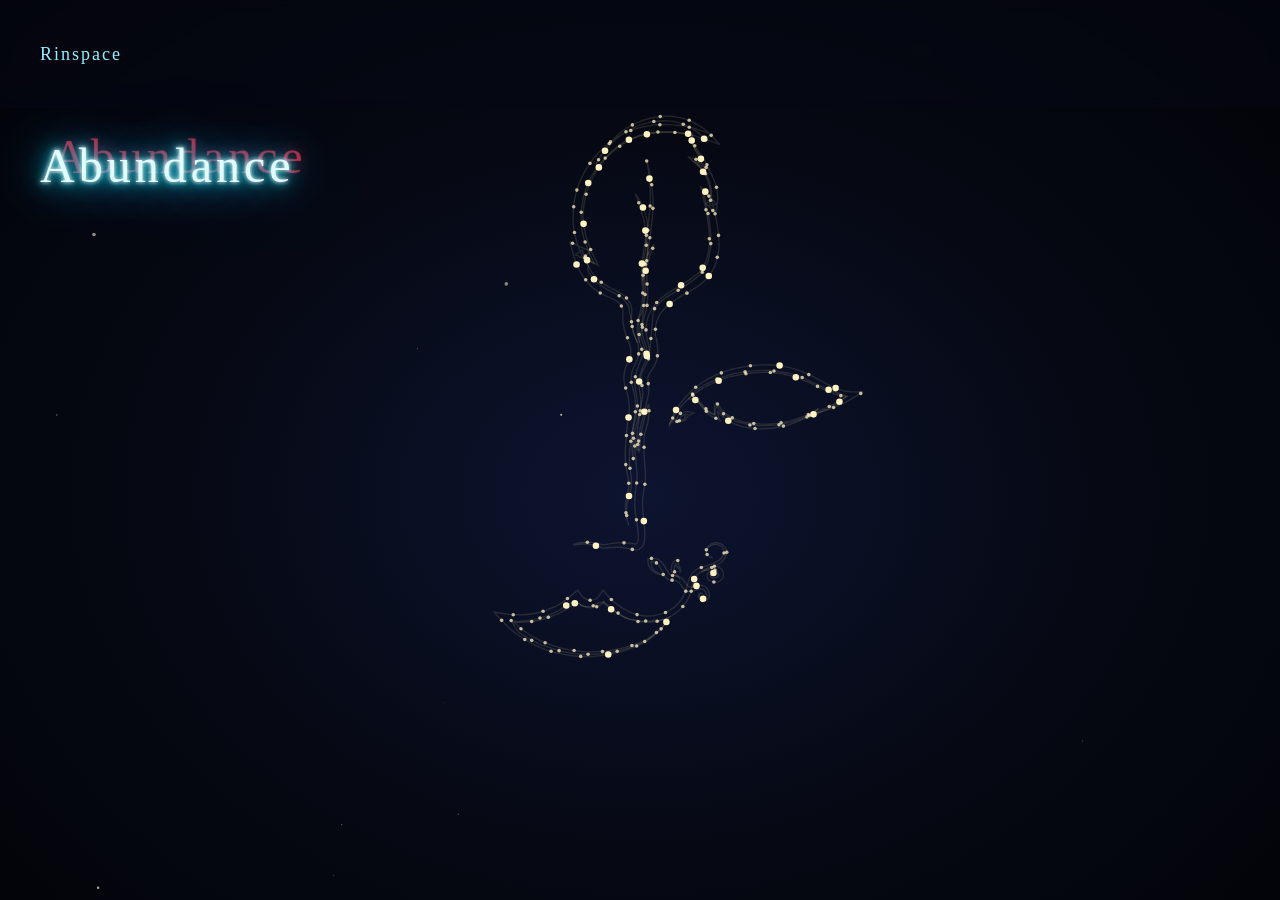
==== commit 54774f4a: "neon title, cyan glob glow" ====
--- a/abundance.html
+++ b/abundance.html
@@ -31,7 +31,6 @@
   </div>
 
   <h1>Abundance</h1>
-  <p class="hint">tap the dark</p>
 
   <!-- The Abundance clothes. Hidden until the dark is tapped. -->
   <div class="photo-row">
--- a/abundance.css
+++ b/abundance.css
@@ -78,7 +78,8 @@
 }
 
 @keyframes pulse {
-  50% { filter: brightness(0.1); }
+    50% { fill-opacity: 0.1; }
+
 }
 
 /* The constellation */
@@ -86,10 +87,21 @@
   fill: #fff3c4;
   opacity: 0;
   animation: star-in 1.2s ease-out forwards, twinkle 4s ease-in-out infinite;
+   transform-box: fill-box;
+  transform-origin: center; 
+}
+
+.mind circle:nth-child(3n) {
+  animation-duration: 1.2s, 2.5s;
+}
+
+.mind circle:nth-child(5n) {
+  animation-duration: 1.2s, 6s;
 }
 
 @keyframes twinkle {
-  50% { r: 0.6; }
+  0%, 100% { transform: scale(1); }
+  50% { transform: scale(0.3); }
 }
 
 .mind .line {
@@ -111,8 +123,10 @@
   left: 40px;
   margin: 30px 0 0;
   font-weight: normal;
-  opacity: 0;
-  animation: fade-in 3s ease-out 3s forwards;
+    color: #e0fdff;
+  text-shadow: 0 0 4px #fff, 0 0 10px #3ff4ff, 0 0 22px #00e1ff, 0 0 45px #00c3ff, 0 0 80px #0099ff, 12px -9px 1px rgba(255, 50, 80, 0.75), 13px -10px 22px rgba(255, 30, 60, 0.6);
+  opacity: 0;
+  animation: fade-in 3s ease-out 3s forwards, vibrate-title 4s 6s infinite;
   z-index: 3;
 }
 
@@ -123,22 +137,26 @@
   margin: 0;
   font-size: 15px;
   opacity: 0;
-  animation: fade-in 2s ease 12s forwards;
+  animation: fade-in 2s ease 8s forwards;
   z-index: 3;
 }
 
-/* The embrace: warm light closing in from every edge */
+/* The embrace: a cyan glow rising from the edge of a globe at the bottom */
 .embrace {
   position: fixed;
   inset: 0;
   pointer-events: none;
-  box-shadow: inset 0 0 0 0 rgba(255, 217, 138, 0);
-  transition: box-shadow 3s ease-out;
+  background:
+    radial-gradient(ellipse 34% 10% at 50% 86%, rgba(240, 250, 252, 0.9) 0%, rgba(120, 235, 255, 0.5) 35%, transparent 100%),
+    radial-gradient(ellipse 80% 50% at 50% 95%, rgba(120, 235, 255, 0.35) 0%, rgba(0, 195, 255, 0.18) 50%, transparent 100%),
+    radial-gradient(ellipse 86% 64% at 50% 130%, transparent 62%, rgba(0, 195, 255, 0.25) 66%, rgba(120, 235, 255, 0.8) 70%, rgba(0, 195, 255, 0.45) 74%, rgba(0, 90, 140, 0.22) 84%, transparent 100%);
+  opacity: 0;
+  transition: opacity 3s ease-out;
   z-index: 1;
 }
 
 .held .embrace {
-  box-shadow: inset 0 0 18vmin 6vmin rgba(255, 200, 120, 0.35), inset 0 0 50vmin 10vmin rgba(255, 180, 110, 0.12);
+  opacity: 1;
 }
 
 .held .hint {
@@ -233,3 +251,47 @@
     font-size: 11px;
   }
 }
+/* "Rinspace" link home: soft cyan on this page */
+.home {
+  color: #8ff3ff;
+}
+
+/* "Abundance" vibrates out in cyan every few seconds. The red echo stays still. */
+@keyframes vibrate-title {
+  0%, 86%, 100% {
+    text-shadow: 0 0 4px #fff, 0 0 10px #3ff4ff, 0 0 22px #00e1ff, 0 0 45px #00c3ff, 0 0 80px #0099ff,
+      12px -9px 1px rgba(255, 50, 80, 0.75), 13px -10px 22px rgba(255, 30, 60, 0.6);
+  }
+  88% {
+    text-shadow: 0 0 4px #fff, 0 0 10px #3ff4ff, 0 0 22px #00e1ff, 0 0 45px #00c3ff, 0 0 80px #0099ff,
+      12px -9px 1px rgba(255, 50, 80, 0.75), 13px -10px 22px rgba(255, 30, 60, 0.6),
+      -3px 0 0px rgba(0, 225, 255, 0.8), 3px 0 0px rgba(0, 225, 255, 0.8);
+  }
+  90% {
+    text-shadow: 0 0 4px #fff, 0 0 10px #3ff4ff, 0 0 22px #00e1ff, 0 0 45px #00c3ff, 0 0 80px #0099ff,
+      12px -9px 1px rgba(255, 50, 80, 0.75), 13px -10px 22px rgba(255, 30, 60, 0.6),
+      -5px 0 1px rgba(0, 225, 255, 0.6), 5px 0 1px rgba(0, 225, 255, 0.6);
+  }
+  92% {
+    text-shadow: 0 0 4px #fff, 0 0 10px #3ff4ff, 0 0 22px #00e1ff, 0 0 45px #00c3ff, 0 0 80px #0099ff,
+      12px -9px 1px rgba(255, 50, 80, 0.75), 13px -10px 22px rgba(255, 30, 60, 0.6),
+      -8px 0 3px rgba(0, 225, 255, 0.45), 8px 0 3px rgba(0, 225, 255, 0.45);
+  }
+  95% {
+    text-shadow: 0 0 4px #fff, 0 0 10px #3ff4ff, 0 0 22px #00e1ff, 0 0 45px #00c3ff, 0 0 80px #0099ff,
+      12px -9px 1px rgba(255, 50, 80, 0.75), 13px -10px 22px rgba(255, 30, 60, 0.6),
+      -12px 0 8px rgba(0, 225, 255, 0.2), 12px 0 8px rgba(0, 225, 255, 0.2);
+  }
+}
+
+/* Top band: see-through, so the stars show behind it */
+.top-band {
+  background-color: rgba(6, 9, 20, 0.55);
+  backdrop-filter: blur(6px);
+  -webkit-backdrop-filter: blur(6px);
+}
+
+.top-band::before,
+.top-band::after {
+  background: none;
+}
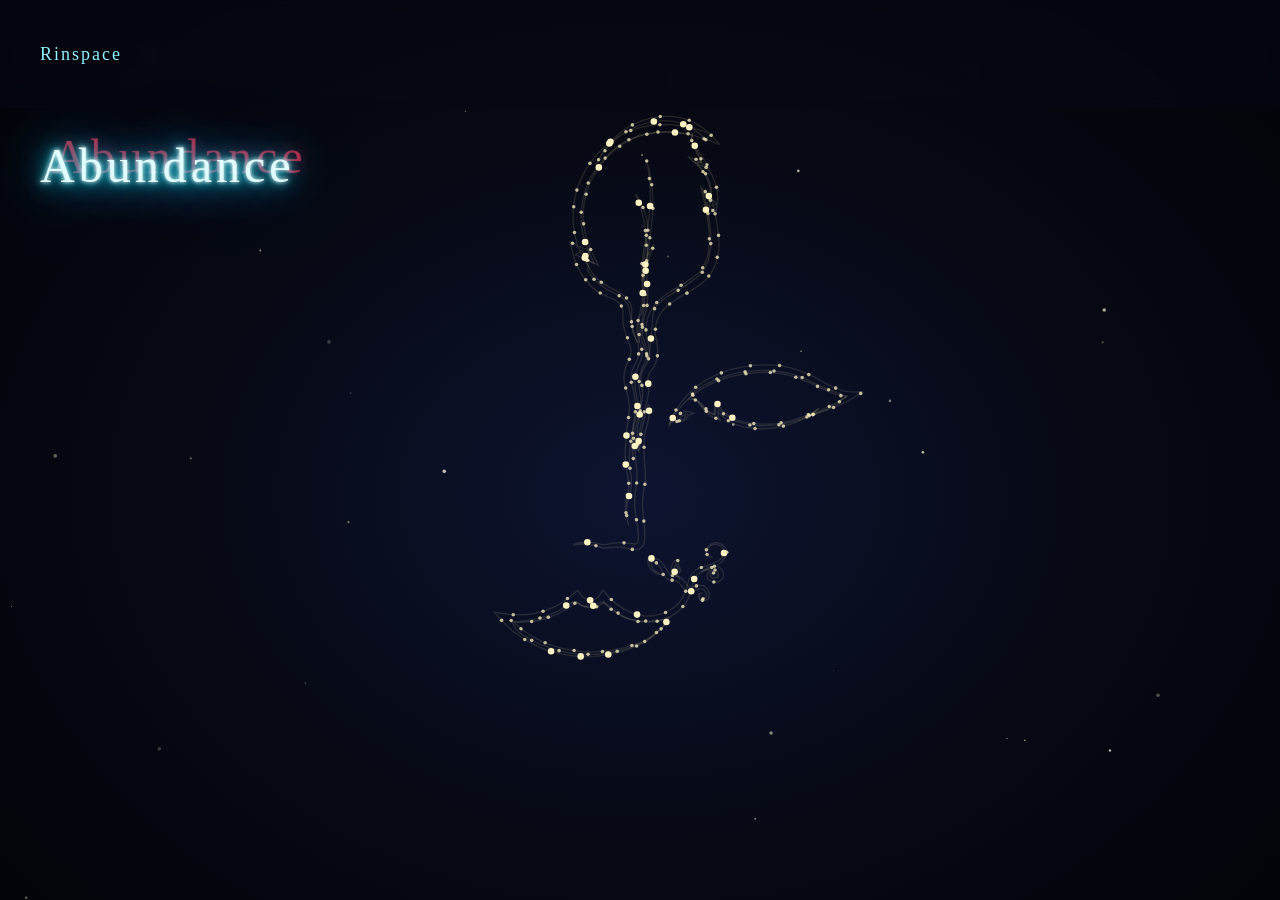
==== commit 827cb123: "earth surge with arrowhead" ====
--- a/abundance.html
+++ b/abundance.html
@@ -22,21 +22,16 @@
   <!-- Menu bar inside the top band. Hidden until the dark is tapped. -->
   <div class="top-band">
     <a href="index.html" class="home">Rinspace</a>
-    <nav class="menu">
-      <span>Sweaters</span>
-      <span>Flannels</span>
-      <span>Beanies</span>
-      <span>Scarves</span>
-    </nav>
   </div>
 
   <h1>Abundance</h1>
 
-  <!-- The Abundance clothes. Hidden until the dark is tapped. -->
-  <div class="photo-row">
-    <div class="photo-spot">Photo coming soon</div>
-    <div class="photo-spot">Photo coming soon</div>
-    <div class="photo-spot">Photo coming soon</div>
+  <!-- The Abundance clothes: four display screens that dance around your plant. Swipe to turn them. Hidden until the dark is tapped. -->
+  <div class="orbit">
+    <div class="card c1"><div class="face">Photo coming soon</div></div>
+    <div class="card c2"><div class="face">Photo coming soon</div></div>
+    <div class="card c3"><div class="face">Photo coming soon</div></div>
+    <div class="card c4"><div class="face">Photo coming soon</div></div>
   </div>
 
   <!-- Your plant's lines from the homepage. Hidden: the stars are placed along them. -->
@@ -44,8 +39,7 @@
 <g >
   <!-- Plant shapes drawn by Rin in Illustrator (from the Rinspace logo) -->
   <g transform="translate(425 20)">
-        <path class="nose" d="M274.38 402.89 C267.27 401.07 263.22 400.88 254.07 401.90 C253.13 402.00 252.38 401.97 252.19 401.82 C251.70 401.43 247.57 400.09 245.50 399.65 C241.62 398.82 237.13 398.75 232.81 399.45 C232.09 399.57 231.44 399.61 231.37 399.54 C231.09 399.26 231.28 399.00 231.77 399.00 C232.05 399.00 232.51 398.88 232.80 398.72 C234.16 398.00 241.10 397.43 244.58 397.76 C245.93 397.89 248.48 398.35 250.25 398.79 L253.48 399.59 L255.43 399.18 C261.09 397.99 268.90 397.73 273.35 398.58 C277.36 399.34 277.96 399.12 278.52 396.62 C278.85 395.17 278.59 389.51 278.01 385.50 C277.88 384.61 277.59 382.52 277.37 380.88 C277.14 379.23 276.85 377.20 276.71 376.38 C275.98 371.90 276.18 362.66 277.13 357.00 C277.91 352.33 278.03 349.36 277.62 345.12 C277.40 342.93 277.12 339.89 277.00 338.38 C276.88 336.86 276.64 334.22 276.48 332.50 C275.96 327.13 276.09 321.47 276.73 321.86 C276.84 321.93 277.00 323.14 277.10 324.55 C277.19 325.97 277.35 327.74 277.45 328.50 L277.62 329.88 L278.75 329.88 L279.88 329.88 L280.05 325.88 C280.31 319.82 280.71 316.98 282.02 311.88 C282.44 310.23 282.89 308.43 283.01 307.88 C283.72 304.63 285.72 297.18 285.94 296.96 C286.65 296.25 286.79 297.06 286.64 300.96 C286.45 305.59 286.11 308.65 285.59 310.38 C285.38 311.06 285.12 311.96 285.01 312.38 C284.77 313.25 283.83 316.48 283.44 317.75 C282.80 319.84 282.85 335.55 283.52 341.38 C284.29 348.08 284.10 353.45 282.87 359.25 C281.94 363.69 281.76 373.22 282.49 379.25 C283.54 387.75 283.70 396.17 282.88 398.60 C282.30 400.30 280.87 402.05 279.48 402.76 C278.36 403.33 276.31 403.38 274.38 402.89Z" fill="#5fa85a" />
-
+    <path class="nose" d="M274.38 402.89 C267.27 401.07 263.22 400.88 254.07 401.90 C253.13 402.00 252.38 401.97 252.19 401.82 C251.70 401.43 247.57 400.09 245.50 399.65 C241.62 398.82 237.13 398.75 232.81 399.45 C232.09 399.57 231.44 399.61 231.37 399.54 C231.09 399.26 231.28 399.00 231.77 399.00 C232.05 399.00 232.51 398.88 232.80 398.72 C234.16 398.00 241.10 397.43 244.58 397.76 C245.93 397.89 248.48 398.35 250.25 398.79 L253.48 399.59 L255.43 399.18 C261.09 397.99 268.90 397.73 273.35 398.58 C277.36 399.34 277.96 399.12 278.52 396.62 C278.85 395.17 278.59 389.51 278.01 385.50 C277.88 384.61 277.59 382.52 277.37 380.88 C277.14 379.23 276.85 377.20 276.71 376.38 C275.98 371.90 276.18 362.66 277.13 357.00 C277.91 352.33 278.03 349.36 277.62 345.12 C277.40 342.93 277.12 339.89 277.00 338.38 C276.88 336.86 276.64 334.22 276.48 332.50 C275.96 327.13 276.09 321.47 276.73 321.86 C276.84 321.93 277.00 323.14 277.10 324.55 C277.19 325.97 277.35 327.74 277.45 328.50 L277.62 329.88 L278.75 329.88 L279.88 329.88 L280.05 325.88 C280.31 319.82 280.71 316.98 282.02 311.88 C282.44 310.23 282.89 308.43 283.01 307.88 C283.72 304.63 285.72 297.18 285.94 296.96 C286.65 296.25 286.79 297.06 286.64 300.96 C286.45 305.59 286.11 308.65 285.59 310.38 C285.38 311.06 285.12 311.96 285.01 312.38 C284.77 313.25 283.83 316.48 283.44 317.75 C282.80 319.84 282.85 335.55 283.52 341.38 C284.29 348.08 284.10 353.45 282.87 359.25 C281.94 363.69 281.76 373.22 282.49 379.25 C283.54 387.75 283.70 396.17 282.88 398.60 C282.30 400.30 280.87 402.05 279.48 402.76 C278.36 403.33 276.31 403.38 274.38 402.89Z" fill="#5fa85a" />
     <clipPath id="vineGrow">
       <rect x="0" y="660" width="560" height="700">
         
@@ -154,7 +148,7 @@
 
     // Background stars: random spots, each drifts and pulses at its own speed
     var sky = document.getElementById("sky");
-    for (var i = 0; i < 12; i++) {
+    for (var i = 0; i < 35; i++) {
       var star = document.createElementNS(NS, "circle");
       star.setAttribute("cx", Math.random() * 100 + "%");
       star.setAttribute("cy", Math.random() * 100 + "%");
@@ -164,7 +158,7 @@
       star.style.setProperty("--y", (Math.random() * 30 - 15) + "px");
       star.style.setProperty("--drift", (20 + Math.random() * 30) + "s");
       star.style.setProperty("--pulse", (3 + Math.random() * 6) + "s");
-      star.style.animationDelay = (2 + Math.random() * 4) + "s, 0s, " + (-Math.random() * 6) + "s";
+      star.style.animationDelay = (1 + Math.random() * 3) + "s, 0s, " + (-Math.random() * 6) + "s";
       sky.appendChild(star);
     }
 
@@ -214,6 +208,183 @@
     document.body.addEventListener("click", function () {
       document.body.classList.add("held");
     });
+
+    // The clothes dial: four screens on a circle around the plant.
+    // Swipe left or right to turn it. When you let go it settles on the nearest screen.
+    var cards = document.querySelectorAll(".card");
+    var step = 360 / cards.length;   // space between screens, so you can add or remove screens
+    var turn = 0;      // where the dial is now (degrees)
+    var goal = 0;      // where the dial is heading
+    var dragFrom = null;
+    var dragMoved = false;
+
+    function placeCards() {
+      var wide = Math.min(320, window.innerWidth * 0.33);  // how far left/right they swing
+      var high = wide * 0.4;                              // back ones float up behind the plant
+      cards.forEach(function (card, i) {
+        var a = (turn + i * step) * Math.PI / 180;
+        var front = Math.cos(a);                          // 1 = closest to you, -1 = furthest
+        var x = Math.sin(a) * wide;
+        var y = front * high;
+        var size = 0.5 + 0.5 * (front + 1) / 2;
+        card.style.transform = "translate(-50%, -50%) translate(" + x + "px, " + y + "px) scale(" + size + ")";
+        card.style.zIndex = front > -0.3 ? 4 : 1;           // front: over the plant, back: behind it
+        card.classList.toggle("back", front < -0.3);
+      });
+    }
+
+    function animateDial() {
+      turn += (goal - turn) * 0.12;
+      placeCards();
+      requestAnimationFrame(animateDial);
+    }
+    animateDial();
+
+    window.addEventListener("pointerdown", function (e) {
+      if (!document.body.classList.contains("held")) return;
+      dragFrom = { x: e.clientX, goal: goal };
+      dragMoved = false;
+    });
+    window.addEventListener("pointermove", function (e) {
+      if (!dragFrom) return;
+      goal = dragFrom.goal + (e.clientX - dragFrom.x) * 0.4;
+      if (Math.abs(e.clientX - dragFrom.x) > 6) dragMoved = true;
+    });
+    window.addEventListener("pointerup", function () {
+      if (!dragFrom) return;
+      goal = Math.round(goal / step) * step;                  // settle on the nearest screen
+      dragFrom = null;
+    });
+    window.addEventListener("pointercancel", function () {
+      if (dragFrom) { goal = Math.round(goal / step) * step; dragFrom = null; }
+    });
+
+    // The surge: tap the glowing earth. A light appears at the tip of the top leaf,
+    // runs down the leaf's curve and the stem, then shoots a beam into the earth.
+    var nextPage = "";   // put the next page's file name here, like "story3.html". Empty = stay on this page.
+    var surgeRoute = "M299 87 C316 89 329 110 332 135 C335 160 335 186 325 200 C314 213 297 219 290 233 C285 246 284 262 283 280 L280 330 L279 400 C285 412 300 425 314 430 C326 434 330 445 318 455 C303 467 268 478 256 492 C252 497 252 505 252 520";
+    var mind = document.querySelector("svg.mind");
+
+    // the beam ends where the earth's gleam is (86% down the screen), on any screen size
+    var gleam = mind.createSVGPoint();
+    gleam.x = window.innerWidth / 2;
+    gleam.y = window.innerHeight * 0.86;
+    var endY = gleam.matrixTransform(mind.getScreenCTM().inverse()).y - 20;
+    var drop = endY - 520;
+    var beamRoute = " C252 " + (520 + drop * 0.25) + " 270 " + (520 + drop * 0.35) + " 265 " + (520 + drop * 0.55) +
+                    " C260 " + (520 + drop * 0.75) + " 246 " + (520 + drop * 0.85) + " 252 " + endY;  // the beam sways on its way down
+    var surge = document.createElementNS(NS, "g");
+    surge.setAttribute("transform", "translate(425 20)");
+    surge.setAttribute("class", "surge");
+    surge.innerHTML =
+      '<defs><radialGradient id="surge-glow"><stop offset="0" class="glow-1"/><stop offset="0.35" class="glow-2"/><stop offset="1" class="glow-3"/></radialGradient></defs>' +
+      // a comet: bright and thick right behind the spark, thinner and fainter further back
+      '<path class="trail ghost" data-len="260" d="' + surgeRoute + beamRoute + '"/>' +
+      '<path class="trail wide" data-len="45" d="' + surgeRoute + beamRoute + '"/>' +
+      '<polyline class="bolt glow"/>' +                   // the energy: a crackling electric line
+      '<polyline class="bolt hot"/>' +
+      '<g class="embers"></g>' +                           // the sparkler's flying sparks
+      '<g class="arrow"><path class="arrow-glow" d="M0 6 C2 4 4 -4 5 -14 C3 -7 1.5 -4 0 -3 C-1.5 -4 -3 -7 -5 -14 C-4 -4 -2 4 0 6 Z" transform="scale(1.4)"/>' +
+      '<path class="arrow-head" d="M0 6 C2 4 4 -4 5 -14 C3 -7 1.5 -4 0 -3 C-1.5 -4 -3 -7 -5 -14 C-4 -4 -2 4 0 6 Z"/></g>' +   // the head: a sharp curved arrow, forced through space
+      '<circle class="spark core" r="2.2"/>';
+    mind.appendChild(surge);
+
+    var trails = surge.querySelectorAll(".trail");
+    var sparks = surge.querySelectorAll(".spark");
+    var bolts = surge.querySelectorAll(".bolt");
+    var arrow = surge.querySelector(".arrow");
+    var emberBox = surge.querySelector(".embers");
+    var embers = [];
+
+    // The energy line: points behind the spark, each nudged at random so it crackles every frame
+    function drawBolt(done) {
+      var pts = [];
+      for (var i = 0; i <= 16; i++) {
+        var d = done - 100 * i / 16;
+        if (d < 0) break;
+        var p = trails[0].getPointAtLength(d);
+        var shake = i == 0 ? 0 : 1 + 3 * Math.random();
+        pts.push((p.x + (Math.random() - 0.5) * shake * 2) + "," + (p.y + (Math.random() - 0.5) * shake * 2));
+      }
+      bolts.forEach(function (b) { b.setAttribute("points", pts.join(" ")); });
+    }
+
+    // The sparkler: tiny streaks fly off the spark, fall a little, and burn out
+    function sparkle(x, y, howMany) {
+      for (var i = 0; i < howMany; i++) {
+        var e = document.createElementNS(NS, "line");
+        e.setAttribute("class", "ember");
+        var angle = Math.random() * Math.PI * 2, speed = 0.6 + Math.random() * 2.4;
+        var life = 14 + Math.random() * 22;
+        embers.push({ el: e, x: x, y: y, vx: Math.cos(angle) * speed, vy: Math.sin(angle) * speed, life: life, max: life });
+        emberBox.appendChild(e);
+      }
+      embers = embers.filter(function (m) {
+        m.x += m.vx; m.y += m.vy; m.vy += 0.07; m.life--;
+        if (m.life <= 0) { m.el.remove(); return false; }
+        m.el.setAttribute("x1", m.x); m.el.setAttribute("y1", m.y);
+        m.el.setAttribute("x2", m.x - m.vx * 3); m.el.setAttribute("y2", m.y - m.vy * 3);
+        m.el.style.opacity = m.life / m.max;
+        return true;
+      });
+    }
+    var full = trails[0].getTotalLength();
+    var plantPart = document.createElementNS(NS, "path");
+    plantPart.setAttribute("d", surgeRoute);
+    var plantLength = plantPart.getTotalLength();        // the leaf + stem part
+    trails.forEach(function (t) { t.style.strokeDasharray = "0 " + full * 2; });
+
+    var door = document.createElement("div");            // the clickable glowing earth
+    door.className = "earth-door";
+    document.body.appendChild(door);
+    var surging = false;
+
+    door.addEventListener("click", function () {
+      if (surging || dragMoved) return;
+      surging = true;
+      document.body.classList.add("surging");
+      var start = null;
+      function run(now) {
+        if (!start) start = now;
+        var t = (now - start) / 1000;
+        var done;
+        if (t < 0.8) done = 0;                                    // the light gathers at the tip
+        else if (t < 3.3) { var k = (t - 0.8) / 2.5; done = plantLength * k * k; }  // speeds up like a surge
+        else {                                                    // the beam: the light lets go of the plant
+          var b = Math.min(1, (t - 3.3) / 1.3);                   // and travels down as one pulse, like
+          done = plantLength + (full - plantLength) * b * b;      // something being sent to the earth
+          if (b > 0.45) document.body.classList.add("flaring");    // the earth gets loud while the spark is still coming in
+          var behind = trails[0].getPointAtLength(Math.max(0, done - 4));
+          var ahead = trails[0].getPointAtLength(done);
+          var angle = Math.atan2(ahead.y - behind.y, ahead.x - behind.x) * 180 / Math.PI;
+          arrow.setAttribute("transform", "translate(" + ahead.x + " " + ahead.y + ") rotate(" + (angle - 90) + ") scale(" + (0.5 + 0.6 * b) + ")");
+          arrow.style.opacity = Math.min(1, b * 5);
+        }
+        if (t > 3.1) document.body.classList.add("panning");     // the camera moves down to the earth
+        var at = trails[0].getPointAtLength(done);
+        sparks.forEach(function (s) { s.setAttribute("cx", at.x); s.setAttribute("cy", at.y); });
+        drawBolt(done);
+        sparkle(at.x, at.y, t < 0.3 ? 0 : (t > 3.3 ? 10 : 5));   // more sparks fly as it pushes into the earth
+        trails.forEach(function (tr) {                            // each layer only lights its stretch behind the spark
+          var tail = Math.max(0, done - tr.getAttribute("data-len"));
+          tr.style.strokeDasharray = (done - tail) + " " + full * 2;
+          tr.style.strokeDashoffset = -tail;
+        });
+
+        // each screen fades away once the light passes its middle
+        var lightY = sparks[0].getBoundingClientRect().top + sparks[0].getBoundingClientRect().height / 2;
+        cards.forEach(function (card) {
+          var box = card.getBoundingClientRect();
+          if (t > 0.8 && lightY > box.top + box.height / 2) card.classList.add("gone");
+        });
+        if (t < 4.6) requestAnimationFrame(run);
+        else {
+          document.body.classList.add("landed");                  // loud light fills the screen, then the next page
+          setTimeout(function () { if (nextPage) window.location.href = nextPage; }, 1800);
+        }
+      }
+      requestAnimationFrame(run);
+    });
   </script>
 </body>
 </html>
--- a/abundance.css
+++ b/abundance.css
@@ -78,8 +78,7 @@
 }
 
 @keyframes pulse {
-    50% { fill-opacity: 0.1; }
-
+  50% { fill-opacity: 0.1; }
 }
 
 /* The constellation */
@@ -87,8 +86,8 @@
   fill: #fff3c4;
   opacity: 0;
   animation: star-in 1.2s ease-out forwards, twinkle 4s ease-in-out infinite;
-   transform-box: fill-box;
-  transform-origin: center; 
+  transform-box: fill-box;
+  transform-origin: center;
 }
 
 .mind circle:nth-child(3n) {
@@ -123,7 +122,7 @@
   left: 40px;
   margin: 30px 0 0;
   font-weight: normal;
-    color: #e0fdff;
+  color: #e0fdff;
   text-shadow: 0 0 4px #fff, 0 0 10px #3ff4ff, 0 0 22px #00e1ff, 0 0 45px #00c3ff, 0 0 80px #0099ff, 12px -9px 1px rgba(255, 50, 80, 0.75), 13px -10px 22px rgba(255, 30, 60, 0.6);
   opacity: 0;
   animation: fade-in 3s ease-out 3s forwards, vibrate-title 4s 6s infinite;
@@ -251,6 +250,7 @@
     font-size: 11px;
   }
 }
+
 /* "Rinspace" link home: soft cyan on this page */
 .home {
   color: #8ff3ff;
@@ -295,3 +295,342 @@
 .top-band::after {
   background: none;
 }
+
+/* The bright edge of the Earth glows brighter and softer, like the sky's light on Grounding */
+.embrace::after {
+  content: "";
+  position: absolute;
+  inset: 0;
+  background: radial-gradient(ellipse 86% 64% at 50% 130%, transparent 63%, rgba(0, 210, 255, 0.35) 67%, rgba(210, 250, 255, 0.95) 70%, rgba(0, 210, 255, 0.35) 73%, transparent 79%);
+  animation: edge-glow 4s ease-in-out infinite;
+}
+
+@keyframes edge-glow {
+  0%, 100% { opacity: 0; }
+  50% { opacity: 1; }
+}
+
+/* The clothes: four display screens dancing around your plant */
+
+/* The plant's stars sit between the back screens and the front screens */
+svg.mind {
+  z-index: 2;
+}
+
+.card {
+  position: fixed;
+  left: 50.5%;
+  top: 55%;
+  width: 140px;
+  height: 250px;
+  opacity: 0;
+  will-change: transform;
+}
+
+/* 3 seconds after the tap the screens show up... */
+.held .card {
+  opacity: 1;
+  transition: opacity 0s 3s;
+}
+
+/* Swiping anywhere on the page turns the dial (phones too) */
+.held {
+  touch-action: none;
+  -webkit-user-select: none;
+  user-select: none;
+}
+
+.face {
+  width: 100%;
+  height: 100%;
+  display: flex;
+  align-items: center;
+  justify-content: center;
+  text-align: center;
+  font-size: 13px;
+  font-style: italic;
+  color: #c9f8ff;
+  background:
+    linear-gradient(160deg, rgba(255, 255, 255, 0.14) 0%, transparent 35%),
+    repeating-linear-gradient(0deg, rgba(120, 235, 255, 0.06) 0 1px, transparent 1px 3px),
+    radial-gradient(ellipse at 50% 40%, rgba(0, 120, 170, 0.35), rgba(4, 12, 28, 0.85));
+  border: 2px solid rgba(120, 235, 255, 0.6);
+  border-radius: 10px;
+  box-shadow: 0 0 18px rgba(0, 210, 255, 0.25), inset 0 0 20px rgba(0, 210, 255, 0.12);
+  cursor: grab;
+  transition: box-shadow 0.4s, opacity 0.4s, filter 0.4s;
+}
+
+/* ...vibrating in with cyan echoes like the title, then floating */
+.held .face {
+  animation: vibrate-in 1.8s linear 3s backwards, dance 3.2s ease-in-out infinite alternate;
+}
+
+/* Each screen floats at its own rhythm */
+.held .c2 .face { animation-duration: 1.8s, 3.6s; animation-delay: 3s, -1s; }
+.held .c3 .face { animation-duration: 1.8s, 2.9s; animation-delay: 3s, -2s; }
+.held .c4 .face { animation-duration: 1.8s, 3.4s; animation-delay: 3s, -0.5s; }
+
+@keyframes vibrate-in {
+  0% {
+    -webkit-filter: blur(8px);
+    filter: blur(8px);
+    opacity: 0;
+    translate: -8px 0;
+  }
+  6% {
+    -webkit-filter: blur(5px);
+    filter: blur(5px);
+    opacity: 0.8;
+    translate: 7px 0;
+    box-shadow: 0 0 18px rgba(0, 210, 255, 0.25), -5px 0 4px rgba(0, 225, 255, 0.9), 5px 0 4px rgba(0, 225, 255, 0.9), -10px 0 8px rgba(0, 225, 255, 0.45), 10px 0 8px rgba(0, 225, 255, 0.45);
+  }
+  12% {
+    -webkit-filter: blur(6px);
+    filter: blur(6px);
+    opacity: 0.2;
+    translate: -6px 0;
+    box-shadow: 0 0 18px rgba(0, 210, 255, 0.25), -3px 0 4px rgba(0, 225, 255, 0.6), 3px 0 4px rgba(0, 225, 255, 0.6), -6px 0 8px rgba(0, 225, 255, 0.3), 6px 0 8px rgba(0, 225, 255, 0.3);
+  }
+  18% {
+    -webkit-filter: blur(4px);
+    filter: blur(4px);
+    opacity: 0.9;
+    translate: 6px 0;
+    box-shadow: 0 0 18px rgba(0, 210, 255, 0.25), -8px 0 5px rgba(0, 225, 255, 0.85), 8px 0 5px rgba(0, 225, 255, 0.85), -16px 0 9px rgba(0, 225, 255, 0.42), 16px 0 9px rgba(0, 225, 255, 0.42);
+  }
+  25% {
+    -webkit-filter: blur(5px);
+    filter: blur(5px);
+    opacity: 0.3;
+    translate: -5px 0;
+    box-shadow: 0 0 18px rgba(0, 210, 255, 0.25), -4px 0 4px rgba(0, 225, 255, 0.7), 4px 0 4px rgba(0, 225, 255, 0.7), -8px 0 8px rgba(0, 225, 255, 0.35), 8px 0 8px rgba(0, 225, 255, 0.35);
+  }
+  32% {
+    -webkit-filter: blur(3px);
+    filter: blur(3px);
+    opacity: 1;
+    translate: 5px 0;
+    box-shadow: 0 0 18px rgba(0, 210, 255, 0.25), -11px 0 6px rgba(0, 225, 255, 0.75), 11px 0 6px rgba(0, 225, 255, 0.75), -22px 0 10px rgba(0, 225, 255, 0.38), 22px 0 10px rgba(0, 225, 255, 0.38);
+  }
+  40% {
+    -webkit-filter: blur(3.5px);
+    filter: blur(3.5px);
+    opacity: 0.5;
+    translate: -4px 0;
+    box-shadow: 0 0 18px rgba(0, 210, 255, 0.25), -6px 0 5px rgba(0, 225, 255, 0.6), 6px 0 5px rgba(0, 225, 255, 0.6), -12px 0 9px rgba(0, 225, 255, 0.3), 12px 0 9px rgba(0, 225, 255, 0.3);
+  }
+  48% {
+    -webkit-filter: blur(2px);
+    filter: blur(2px);
+    opacity: 1;
+    translate: 3px 0;
+    box-shadow: 0 0 18px rgba(0, 210, 255, 0.25), -14px 0 8px rgba(0, 225, 255, 0.6), 14px 0 8px rgba(0, 225, 255, 0.6), -28px 0 12px rgba(0, 225, 255, 0.3), 28px 0 12px rgba(0, 225, 255, 0.3);
+  }
+  56% {
+    -webkit-filter: blur(2.5px);
+    filter: blur(2.5px);
+    opacity: 0.7;
+    translate: -3px 0;
+    box-shadow: 0 0 18px rgba(0, 210, 255, 0.25), -9px 0 6px rgba(0, 225, 255, 0.5), 9px 0 6px rgba(0, 225, 255, 0.5), -18px 0 10px rgba(0, 225, 255, 0.25), 18px 0 10px rgba(0, 225, 255, 0.25);
+  }
+  65% {
+    -webkit-filter: blur(1.2px);
+    filter: blur(1.2px);
+    opacity: 1;
+    translate: 2px 0;
+    box-shadow: 0 0 18px rgba(0, 210, 255, 0.25), -16px 0 10px rgba(0, 225, 255, 0.4), 16px 0 10px rgba(0, 225, 255, 0.4), -32px 0 14px rgba(0, 225, 255, 0.2), 32px 0 14px rgba(0, 225, 255, 0.2);
+  }
+  75% {
+    -webkit-filter: blur(0.8px);
+    filter: blur(0.8px);
+    opacity: 1;
+    translate: -1px 0;
+    box-shadow: 0 0 18px rgba(0, 210, 255, 0.25), -12px 0 10px rgba(0, 225, 255, 0.25), 12px 0 10px rgba(0, 225, 255, 0.25), -24px 0 14px rgba(0, 225, 255, 0.12), 24px 0 14px rgba(0, 225, 255, 0.12);
+  }
+  87% {
+    -webkit-filter: blur(0.3px);
+    filter: blur(0.3px);
+    opacity: 1;
+    translate: 1px 0;
+    box-shadow: 0 0 18px rgba(0, 210, 255, 0.25), -18px 0 14px rgba(0, 225, 255, 0.12), 18px 0 14px rgba(0, 225, 255, 0.12), -36px 0 18px rgba(0, 225, 255, 0.06), 36px 0 18px rgba(0, 225, 255, 0.06);
+  }
+  100% {
+    -webkit-filter: blur(0px);
+    filter: blur(0px);
+    opacity: 1;
+    translate: 0px 0;
+  }
+}
+
+@keyframes dance {
+  from { transform: translateY(-8px) rotate(-1.5deg); }
+  to   { transform: translateY(8px) rotate(1.5deg); }
+}
+
+/* Screens behind the plant are dimmer, like they're further away */
+.card.back .face {
+  opacity: 0.35;
+  -webkit-filter: blur(1.5px);
+  filter: blur(1.5px);
+}
+
+.face:hover {
+  box-shadow: 0 0 30px rgba(0, 220, 255, 0.55), inset 0 0 26px rgba(0, 220, 255, 0.2);
+}
+
+@media (max-width: 600px) {
+  .card { width: 76px; height: 135px; top: 58%; }
+  .face { font-size: 10px; }
+}
+
+/* The surge: light from the leaf tip, down the stem, into the earth */
+.surge {
+  pointer-events: none;
+  opacity: 0;
+}
+
+.surging .surge {
+  opacity: 1;
+}
+
+.trail {
+  fill: none;
+  stroke-linecap: round;
+  stroke-linejoin: round;
+}
+
+/* The beam's color: change --beam to try another neon */
+.surge {
+  --beam: #3ff4ff;
+}
+
+.trail.ghost { stroke: var(--beam); stroke-opacity: 0.25; stroke-width: 0.8; }
+.trail.wide  { stroke: var(--beam); stroke-opacity: 0.18; stroke-width: 9; }
+
+/* The energy line: a glow and a white-hot center that crackle */
+.bolt { fill: none; stroke-linejoin: round; stroke-linecap: round; }
+.bolt.glow { stroke: var(--beam); stroke-opacity: 0.4; stroke-width: 4; }
+.bolt.hot  { stroke: #f2ffff; stroke-width: 1.1; }
+
+/* The sparkler's sparks */
+.ember { stroke: #f2ffff; stroke-width: 0.9; stroke-linecap: round; }
+
+/* The light crackles and breathes while it travels */
+.surging .trail.wide { animation: crackle-wide 0.18s ease-in-out infinite alternate; }
+
+@keyframes crackle-wide {
+  from { stroke-width: 6; stroke-opacity: 0.12; }
+  to   { stroke-width: 12; stroke-opacity: 0.24; }
+}
+
+
+.glow-1 { stop-color: #ffffff; }
+.glow-2 { stop-color: var(--beam); }
+.glow-3 { stop-color: var(--beam); stop-opacity: 0; }
+
+/* The light itself (not a star, so it skips the stars' twinkle) */
+.mind .surge .spark {
+  fill: url(#surge-glow);
+  opacity: 0;
+  animation: none;
+  transition: opacity 0.8s ease-out;
+}
+
+.surging .mind .surge .spark {
+  opacity: 1;
+}
+
+.mind .surge .spark.halo {
+  animation: spark-flicker 0.35s steps(1) infinite;
+}
+
+/* A small white-hot point in the middle */
+.mind .surge .spark.core {
+  fill: #ffffff;
+}
+
+/* The glow around it flickers like a spark, not a steady ball */
+@keyframes spark-flicker {
+  0%   { transform: scale(1);   opacity: 1; }
+  25%  { transform: scale(0.6); opacity: 0.6; }
+  50%  { transform: scale(1.3); opacity: 0.9; }
+  75%  { transform: scale(0.8); opacity: 0.7; }
+}
+
+/* Each screen fades and blurs away as the light passes it */
+.held .card.gone {
+  opacity: 0;
+  -webkit-filter: blur(6px);
+  filter: blur(6px);
+  transition: opacity 0.6s ease-out, filter 0.6s ease-out;
+}
+
+/* The glowing earth is the button */
+.earth-door {
+  position: fixed;
+  left: 15%;
+  right: 15%;
+  bottom: 0;
+  height: 18%;
+  z-index: 3;
+  cursor: pointer;
+  pointer-events: none;
+}
+
+.held .earth-door {
+  pointer-events: auto;
+}
+
+/* The camera moves down into the earth while the beam drops */
+.space,
+svg.sky,
+svg.mind {
+  transform-origin: 50% 100%;
+  transition: transform 1.6s cubic-bezier(0.5, 0, 0.3, 1);
+}
+
+.embrace {
+  transform-origin: 50% 100%;
+  transition: opacity 3s ease-out, transform 1.6s cubic-bezier(0.5, 0, 0.3, 1), filter 0.8s ease-out;
+}
+
+.panning .space,
+.panning svg.sky,
+.panning svg.mind,
+.panning .embrace {
+  transform: scale(2.2);
+}
+
+/* As the spark comes in, the earth gets loud... */
+.flaring .embrace {
+  -webkit-filter: brightness(2.2) saturate(1.4);
+  filter: brightness(2.2) saturate(1.4);
+}
+
+/* ...and bright light floods the whole screen */
+body::after {
+  content: "";
+  position: fixed;
+  inset: 0;
+  background: radial-gradient(ellipse at 50% 100%, #ffffff 0%, #e6fdff 35%, #7aeaff 70%, #22c8f0 100%);
+  opacity: 0;
+  pointer-events: none;
+  z-index: 20;
+  transition: opacity 1.2s ease-in 0.3s;
+}
+
+.landed::after {
+  opacity: 1;
+}
+
+/* Once it lands, the spark is gone into the earth */
+.landed .surge {
+  opacity: 0;
+  transition: opacity 0.6s 0.6s;
+}
+
+/* The arrowhead: only shows once the light leaves the plant */
+.arrow { opacity: 0; }
+.arrow-glow { fill: var(--beam); fill-opacity: 0.35; }
+.arrow-head { fill: #f2ffff; }
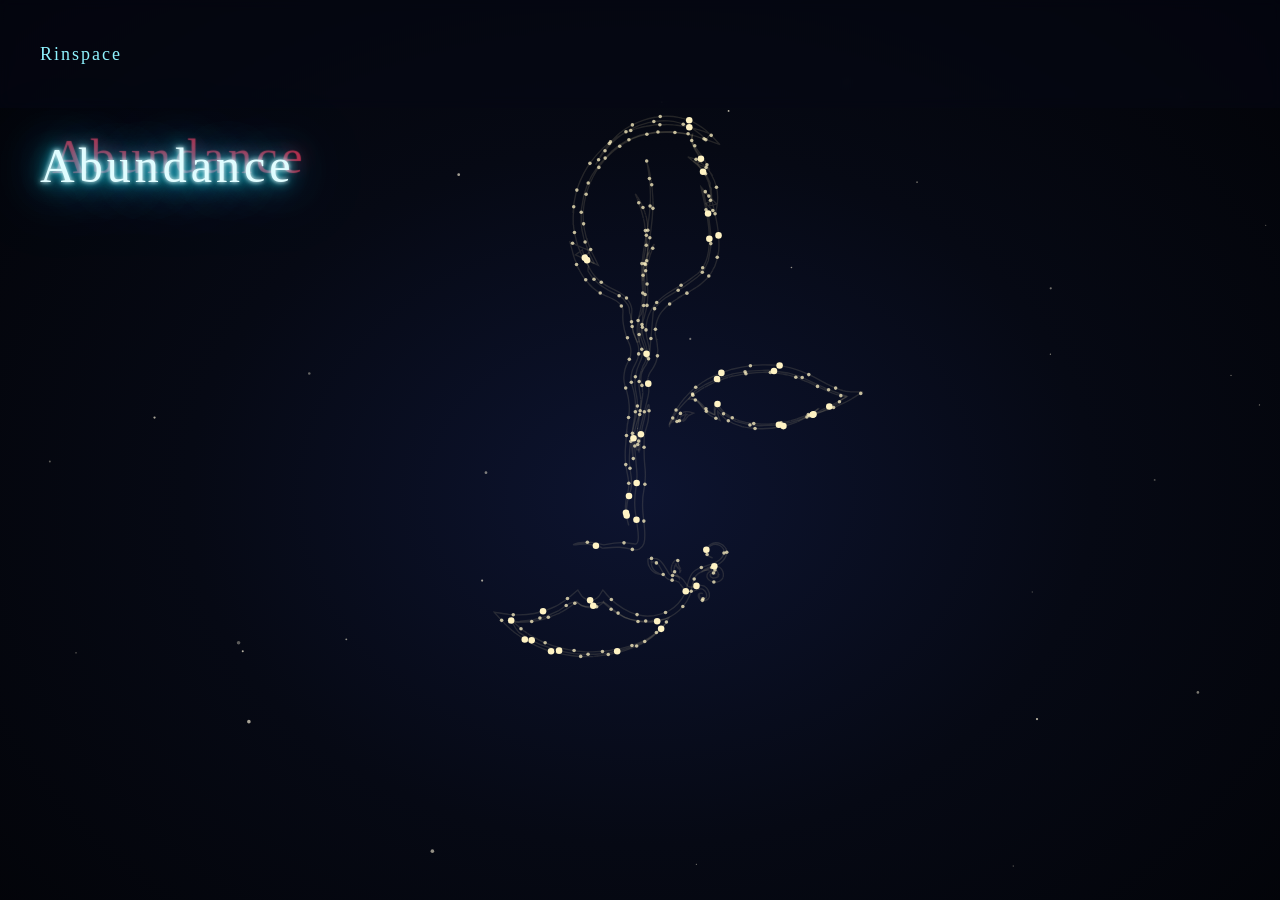
==== commit cd1bad72: "plasma strike and falling stars" ====
--- a/abundance.html
+++ b/abundance.html
@@ -273,6 +273,11 @@
     var drop = endY - 520;
     var beamRoute = " C252 " + (520 + drop * 0.25) + " 270 " + (520 + drop * 0.35) + " 265 " + (520 + drop * 0.55) +
                     " C260 " + (520 + drop * 0.75) + " 246 " + (520 + drop * 0.85) + " 252 " + endY;  // the beam sways on its way down
+
+    // the light first falls in from the top of the screen to the tip of the top leaf
+    var entryPoint = mind.createSVGPoint();
+    entryPoint.y = -10;
+    var topY = entryPoint.matrixTransform(mind.getScreenCTM().inverse()).y - 20;
     var surge = document.createElementNS(NS, "g");
     surge.setAttribute("transform", "translate(425 20)");
     surge.setAttribute("class", "surge");
@@ -283,9 +288,12 @@
       '<path class="trail wide" data-len="45" d="' + surgeRoute + beamRoute + '"/>' +
       '<polyline class="bolt glow"/>' +                   // the energy: a crackling electric line
       '<polyline class="bolt hot"/>' +
-      '<g class="embers"></g>' +                           // the sparkler's flying sparks
-      '<g class="arrow"><path class="arrow-glow" d="M0 6 C2 4 4 -4 5 -14 C3 -7 1.5 -4 0 -3 C-1.5 -4 -3 -7 -5 -14 C-4 -4 -2 4 0 6 Z" transform="scale(1.4)"/>' +
-      '<path class="arrow-head" d="M0 6 C2 4 4 -4 5 -14 C3 -7 1.5 -4 0 -3 C-1.5 -4 -3 -7 -5 -14 C-4 -4 -2 4 0 6 Z"/></g>' +   // the head: a sharp curved arrow, forced through space
+      '<g class="embers"></g>' +                           // the plasma wisps
+      '<path class="comet-glow"/><path class="comet-core"/>' +   // the comet's tail
+      '<path class="strike-glow s1"/><path class="strike s1"/>' +   // lightning from the sky to the leaf tip
+      '<path class="strike-glow s2"/><path class="strike s2"/>' +   // lightning from the plant into the earth
+      '<g class="arrow"><path class="arrow-glow" d="M0 3.5 C2 3.5 2.6 1 2.2 -1 L0 -9 L-2.2 -1 C-2.6 1 -2 3.5 0 3.5 Z" transform="scale(1.8)"/>' +
+      '<path class="arrow-head" d="M0 3.5 C2 3.5 2.6 1 2.2 -1 L0 -9 L-2.2 -1 C-2.6 1 -2 3.5 0 3.5 Z"/></g>' +   // the comet's head
       '<circle class="spark core" r="2.2"/>';
     mind.appendChild(surge);
 
@@ -293,6 +301,73 @@
     var sparks = surge.querySelectorAll(".spark");
     var bolts = surge.querySelectorAll(".bolt");
     var arrow = surge.querySelector(".arrow");
+    var comet = [surge.querySelector(".comet-glow"), surge.querySelector(".comet-core")];
+
+    // Lightning: a zigzag of sharp corners, big zags near the start and tighter ones further down
+    function makeStrike(ax, ay, bx, by, segments, wild) {
+      var pts = [[ax, ay]], side = Math.random() < 0.5 ? -1 : 1;
+      for (var i = 1; i < segments; i++) {
+        var u = (i + (Math.random() - 0.5) * 0.7) / segments;   // uneven lengths, like a real bolt
+        if (Math.random() < 0.75) side = -side;
+        var zag = side * wild * (0.4 + Math.random() * 0.6) * (1 - u * 0.75);
+        pts.push([ax + (bx - ax) * u + zag, ay + (by - ay) * u + (Math.random() - 0.5) * 4]);
+      }
+      pts.push([bx, by]);
+      return pts;
+    }
+
+    // Draw it as one flat white shape: sharp point at each end, a little wider in the middle
+    function drawStrike(cls, pts, grow, width, alpha) {
+      var n = pts.length - 1, upto = grow * n, line = [];
+      for (var i = 0; i <= n && i <= upto; i++) {             // plasma: every corner trembles a little each frame
+        var j = i == 0 || i == n ? 0 : 2.5;
+        line.push([pts[i][0] + (Math.random() - 0.5) * j, pts[i][1] + (Math.random() - 0.5) * j]);
+      }
+      if (upto < n) {
+        var f = upto - Math.floor(upto), a = pts[Math.floor(upto)], b = pts[Math.floor(upto) + 1];
+        line.push([a[0] + (b[0] - a[0]) * f, a[1] + (b[1] - a[1]) * f]);
+      }
+      var shapes = surge.querySelectorAll("." + cls);
+      [3, 1].forEach(function (size, k) {                  // the glow is wider, the bolt itself is solid white
+        var left = [], right = [];
+        line.forEach(function (p, i) {
+          var prev = line[Math.max(0, i - 1)], next = line[Math.min(line.length - 1, i + 1)];
+          var nx = -(next[1] - prev[1]), ny = next[0] - prev[0], nl = Math.sqrt(nx * nx + ny * ny) || 1;
+          var u = i / n;
+          var w = width * size * Math.pow(Math.sin(Math.PI * Math.min(u, 1)), 0.6) * (0.7 + 0.6 * ((i * 7) % 3) / 2);
+          left.push((p[0] + nx / nl * w) + " " + (p[1] + ny / nl * w));
+          right.unshift((p[0] - nx / nl * w) + " " + (p[1] - ny / nl * w));
+        });
+        shapes[k].setAttribute("d", line.length > 1 ? "M" + left.join(" L") + " L" + right.join(" L") + " Z" : "");
+        shapes[k].style.opacity = alpha;
+      });
+    }
+
+    // How bright a strike is, by how long ago it started: draw, hold, flicker, fade
+    function strikeAlpha(s, fadeAt) {
+      if (s < 0) return 0;
+      if (s > 0.55 && s < 0.65) return 0.3;
+      if (s < fadeAt) return 1;
+      return Math.max(0, 1 - (s - fadeAt) / 0.5);
+    }
+    var strike1 = null, strike2 = null;
+
+    // The comet's tail: a smooth shape that is widest at the head and tapers to a point behind it
+    function drawComet(done, length, width) {
+      [[2.2, 1], [0.6, 0.7]].forEach(function (size, k) {     // the glow is wide and long, the core thin and shorter
+        var left = [], right = [];
+        for (var i = 0; i <= 20; i++) {
+          var d = Math.max(0, done - length * size[1] * i / 20);
+          var p = trails[0].getPointAtLength(d);
+          var q = trails[0].getPointAtLength(Math.max(0, d - 2));
+          var nx = -(p.y - q.y), ny = p.x - q.x, nl = Math.sqrt(nx * nx + ny * ny) || 1;
+          var w = width * size[0] * Math.pow(1 - i / 20, 1.3);
+          left.push((p.x + nx / nl * w) + " " + (p.y + ny / nl * w));
+          right.unshift((p.x - nx / nl * w) + " " + (p.y - ny / nl * w));
+        }
+        comet[k].setAttribute("d", "M" + left.join(" L") + " L" + right.join(" L") + " Z");
+      });
+    }
     var emberBox = surge.querySelector(".embers");
     var embers = [];
 
@@ -309,22 +384,32 @@
       bolts.forEach(function (b) { b.setAttribute("points", pts.join(" ")); });
     }
 
-    // The sparkler: tiny streaks fly off the spark, fall a little, and burn out
-    function sparkle(x, y, howMany) {
+    // The plasma: soft wisps peel off the light, curl away behind it, and dissolve
+    function plasma(x, y, dx, dy, howMany) {
       for (var i = 0; i < howMany; i++) {
-        var e = document.createElementNS(NS, "line");
-        e.setAttribute("class", "ember");
-        var angle = Math.random() * Math.PI * 2, speed = 0.6 + Math.random() * 2.4;
-        var life = 14 + Math.random() * 22;
-        embers.push({ el: e, x: x, y: y, vx: Math.cos(angle) * speed, vy: Math.sin(angle) * speed, life: life, max: life });
-        emberBox.appendChild(e);
+        var g = document.createElementNS(NS, "g");
+        g.setAttribute("class", "wisp");
+        g.innerHTML = '<path class="wisp-glow"/><path class="wisp-core"/>';
+        var life = 14 + Math.random() * 12;
+        embers.push({ el: g, paths: g.querySelectorAll("path"), x: x + (Math.random() - 0.5) * 3, y: y + (Math.random() - 0.5) * 3,
+          bx: -dx, by: -dy, sx: -dy, sy: dx, curl: (Math.random() - 0.5) * 2.4, len: 3, life: life, max: life });
+        emberBox.appendChild(g);
       }
       embers = embers.filter(function (m) {
-        m.x += m.vx; m.y += m.vy; m.vy += 0.07; m.life--;
+        m.life--;
         if (m.life <= 0) { m.el.remove(); return false; }
-        m.el.setAttribute("x1", m.x); m.el.setAttribute("y1", m.y);
-        m.el.setAttribute("x2", m.x - m.vx * 3); m.el.setAttribute("y2", m.y - m.vy * 3);
-        m.el.style.opacity = m.life / m.max;
+        m.len += 0.3;                                              // it stretches out a little
+        m.x += m.bx * 0.35 + m.sx * m.curl * 0.25;                 // and drifts back and to the side
+        m.y += m.by * 0.35 + m.sy * m.curl * 0.25;
+        var cx = m.x + m.bx * m.len * 0.5 + m.sx * m.curl * m.len * 0.6;
+        var cy = m.y + m.by * m.len * 0.5 + m.sy * m.curl * m.len * 0.6;
+        var ex = m.x + m.bx * m.len + m.sx * m.curl * m.len * 0.15;
+        var ey = m.y + m.by * m.len + m.sy * m.curl * m.len * 0.15;
+        var d = "M" + m.x + " " + m.y + " Q" + cx + " " + cy + " " + ex + " " + ey;
+        m.paths.forEach(function (p) { p.setAttribute("d", d); });
+        var fade = m.life / m.max;
+        m.el.style.opacity = fade * 0.5;
+        m.paths[0].style.strokeWidth = 1.5 + (1 - fade) * 3;        // it swells softly as it fades
         return true;
       });
     }
@@ -338,33 +423,59 @@
     door.className = "earth-door";
     document.body.appendChild(door);
     var surging = false;
+    var embrace = document.querySelector(".embrace");
+    function smooth(x) { x = Math.max(0, Math.min(1, x)); return x * x * (3 - 2 * x); }   // eases in and out
 
     door.addEventListener("click", function () {
       if (surging || dragMoved) return;
       surging = true;
       document.body.classList.add("surging");
       var start = null;
+
+      // The stars: each one lets go and falls toward the earth once the light passes it
+      var fallers = [];
+      document.querySelectorAll("#stars circle").forEach(function (s) {
+        fallers.push({ el: s, y: parseFloat(s.getAttribute("cy")), screenY: s.getBoundingClientRect().top, v: 0, g: 0.12 });
+      });
+      document.querySelectorAll("#sky circle").forEach(function (s) {
+        fallers.push({ el: s, y: parseFloat(s.getAttribute("cy")) / 100 * window.innerHeight, screenY: s.getBoundingClientRect().top, v: 0, g: 0.18 });
+      });
+      var tipPoint = mind.createSVGPoint();
+      tipPoint.x = 299 + 425; tipPoint.y = 87 + 20;
+      var tipY = tipPoint.matrixTransform(mind.getScreenCTM()).y;
       function run(now) {
         if (!start) start = now;
         var t = (now - start) / 1000;
         var done;
-        if (t < 0.8) done = 0;                                    // the light gathers at the tip
-        else if (t < 3.3) { var k = (t - 0.8) / 2.5; done = plantLength * k * k; }  // speeds up like a surge
-        else {                                                    // the beam: the light lets go of the plant
-          var b = Math.min(1, (t - 3.3) / 1.3);                   // and travels down as one pulse, like
-          done = plantLength + (full - plantLength) * b * b;      // something being sent to the earth
-          if (b > 0.45) document.body.classList.add("flaring");    // the earth gets loud while the spark is still coming in
-          var behind = trails[0].getPointAtLength(Math.max(0, done - 4));
-          var ahead = trails[0].getPointAtLength(done);
-          var angle = Math.atan2(ahead.y - behind.y, ahead.x - behind.x) * 180 / Math.PI;
-          arrow.setAttribute("transform", "translate(" + ahead.x + " " + ahead.y + ") rotate(" + (angle - 90) + ") scale(" + (0.5 + 0.6 * b) + ")");
-          arrow.style.opacity = Math.min(1, b * 5);
-        }
-        if (t > 3.1) document.body.classList.add("panning");     // the camera moves down to the earth
+        // 1. lightning strikes from the top of the screen down to the tip of the top leaf
+        if (!strike1) strike1 = makeStrike(312, topY, 299, 87, 6, 22);
+        drawStrike("s1", strike1, Math.min(1, t / 0.3), 1.4, strikeAlpha(t, 0.85));
+        // 2. the energy it leaves runs down the leaf and the stem, speeding up
+        if (t < 0.6) done = 0;
+        else if (t < 3.1) { var k = (t - 0.6) / 2.5; done = plantLength * k * k; }
+        else done = plantLength;
+        var lit = t > 0.3 ? Math.max(0, Math.min(1, 1 - (t - 3.1) * 3)) : 0;
+        sparks[0].style.opacity = lit;
+        bolts.forEach(function (s) { s.style.opacity = lit; });
+        trails.forEach(function (s) { s.style.opacity = lit; });
+
+        // 3. from the end of the plant, lightning strikes down into the earth
+        if (!strike2) strike2 = makeStrike(252, 520, 252, endY, 5, 10);
+        drawStrike("s2", strike2, Math.min(1, Math.max(0, (t - 3.1) / 0.25)), 2.4, strikeAlpha(t - 3.1, 1.3));
+
+        if (t > 3.0) document.body.classList.add("panning");     // the camera moves down to the earth
+
+        // the landing: the earth slowly gets loud, then the light rises and fills the screen, all in one smooth swell
+        var loud = smooth((t - 3.3) / 1.2);
+        embrace.style.webkitFilter = embrace.style.filter = "brightness(" + (1 + 1.2 * loud) + ") saturate(" + (1 + 0.4 * loud) + ")";
+        document.body.style.setProperty("--flood", smooth((t - 3.7) / 2.0));
+        if (t > 3.7) document.body.classList.add("landed");
         var at = trails[0].getPointAtLength(done);
         sparks.forEach(function (s) { s.setAttribute("cx", at.x); s.setAttribute("cy", at.y); });
         drawBolt(done);
-        sparkle(at.x, at.y, t < 0.3 ? 0 : (t > 3.3 ? 10 : 5));   // more sparks fly as it pushes into the earth
+        var back = trails[0].getPointAtLength(Math.max(0, done - 3));
+        var dx = at.x - back.x, dy = at.y - back.y, dl = Math.sqrt(dx * dx + dy * dy) || 1;
+        plasma(at.x, at.y, dx / dl, dy / dl, t < 0.35 || t > 3.1 ? 0 : 1);   // a little plasma peels off as it goes
         trails.forEach(function (tr) {                            // each layer only lights its stretch behind the spark
           var tail = Math.max(0, done - tr.getAttribute("data-len"));
           tr.style.strokeDasharray = (done - tail) + " " + full * 2;
@@ -375,13 +486,21 @@
         var lightY = sparks[0].getBoundingClientRect().top + sparks[0].getBoundingClientRect().height / 2;
         cards.forEach(function (card) {
           var box = card.getBoundingClientRect();
-          if (t > 0.8 && lightY > box.top + box.height / 2) card.classList.add("gone");
+          if (t > 0.9 && lightY > box.top + box.height / 2) card.classList.add("gone");
         });
-        if (t < 4.6) requestAnimationFrame(run);
-        else {
-          document.body.classList.add("landed");                  // loud light fills the screen, then the next page
-          setTimeout(function () { if (nextPage) window.location.href = nextPage; }, 1800);
-        }
+
+        var fallLine = t < 0.3 ? tipY * t / 0.3 : (t < 3.1 ? lightY : 100000);
+        fallers.forEach(function (f) {
+          if (f.at == null && f.screenY < fallLine) f.at = t + Math.random() * 0.4;
+          if (f.at == null || t < f.at) return;
+          if (!f.falling) { f.falling = true; f.el.style.animation = "none"; }
+          f.v += f.g;                                             // it speeds up as it falls
+          f.y += f.v;
+          f.el.setAttribute("cy", f.y);
+          f.el.style.opacity = Math.max(0, 1 - (t - f.at) / 1.6);
+        });
+        if (t < 5.9) requestAnimationFrame(run);
+        else if (nextPage) window.location.href = nextPage;       // the screen is full of light: on to the next page
       }
       requestAnimationFrame(run);
     });
--- a/abundance.css
+++ b/abundance.css
@@ -513,8 +513,10 @@
 .bolt.glow { stroke: var(--beam); stroke-opacity: 0.4; stroke-width: 4; }
 .bolt.hot  { stroke: #f2ffff; stroke-width: 1.1; }
 
-/* The sparkler's sparks */
-.ember { stroke: #f2ffff; stroke-width: 0.9; stroke-linecap: round; }
+/* The plasma wisps: a soft glow with a bright thread inside */
+.wisp path { fill: none; stroke-linecap: round; }
+.wisp-glow { stroke: var(--beam); stroke-opacity: 0.25; }
+.wisp-core { stroke: #e6fdff; stroke-width: 0.7; stroke-opacity: 0.8; }
 
 /* The light crackles and breathes while it travels */
 .surging .trail.wide { animation: crackle-wide 0.18s ease-in-out infinite alternate; }
@@ -592,7 +594,7 @@
 
 .embrace {
   transform-origin: 50% 100%;
-  transition: opacity 3s ease-out, transform 1.6s cubic-bezier(0.5, 0, 0.3, 1), filter 0.8s ease-out;
+  transition: opacity 3s ease-out, transform 1.6s cubic-bezier(0.5, 0, 0.3, 1);
 }
 
 .panning .space,
@@ -602,27 +604,17 @@
   transform: scale(2.2);
 }
 
-/* As the spark comes in, the earth gets loud... */
-.flaring .embrace {
-  -webkit-filter: brightness(2.2) saturate(1.4);
-  filter: brightness(2.2) saturate(1.4);
-}
-
-/* ...and bright light floods the whole screen */
+/* The landing light: the code raises --flood from 0 to 1 so it swells in smoothly */
 body::after {
   content: "";
   position: fixed;
   inset: 0;
   background: radial-gradient(ellipse at 50% 100%, #ffffff 0%, #e6fdff 35%, #7aeaff 70%, #22c8f0 100%);
-  opacity: 0;
+  opacity: var(--flood, 0);
   pointer-events: none;
   z-index: 20;
-  transition: opacity 1.2s ease-in 0.3s;
-}
-
-.landed::after {
-  opacity: 1;
-}
+}
+
 
 /* Once it lands, the spark is gone into the earth */
 .landed .surge {
@@ -634,3 +626,14 @@
 .arrow { opacity: 0; }
 .arrow-glow { fill: var(--beam); fill-opacity: 0.35; }
 .arrow-head { fill: #f2ffff; }
+
+/* The comet's tail: a soft cyan glow with a white-hot core */
+.comet-glow { fill: var(--beam); fill-opacity: 0.35; opacity: 0; }
+.comet-core { fill: #eaffff; fill-opacity: 0.9; opacity: 0; transform-box: fill-box; transform-origin: center; }
+
+/* The plasma from the top: a bright cyan core inside a soft blue glow */
+.strike { fill: #b8f9ff; }
+.strike-glow { fill: var(--beam); fill-opacity: 0.35; }
+
+/* During the surge the plant and the lightning come in front of the top band */
+.surging svg.mind { z-index: 6; }
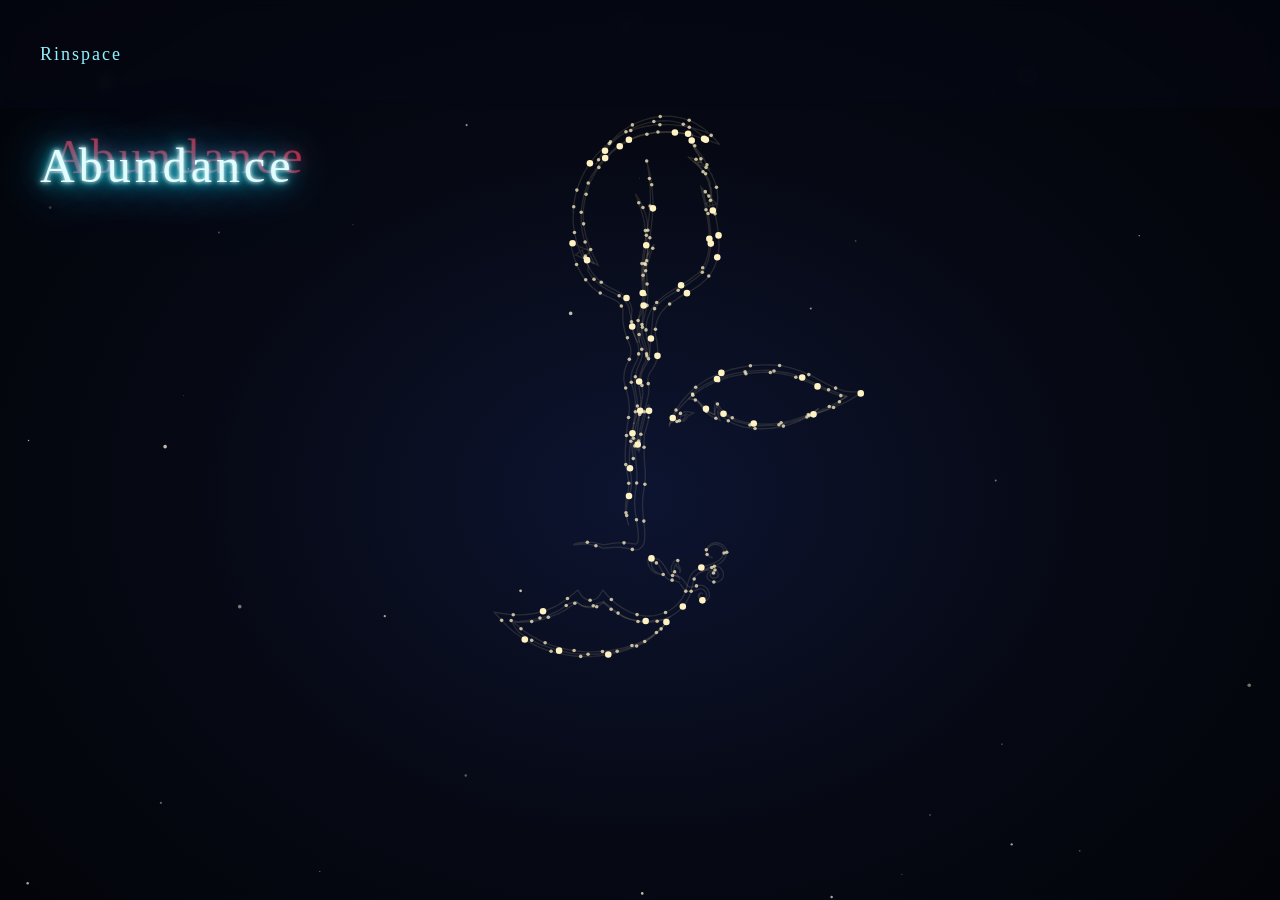
==== commit 74f20d49: "thinner bottom bolt on phones" ====
--- a/abundance.html
+++ b/abundance.html
@@ -460,9 +460,8 @@
         trails.forEach(function (s) { s.style.opacity = lit; });
 
         // 3. from the end of the plant, lightning strikes down into the earth
-        if (!strike2) strike2 = makeStrike(252, 520, 252, endY, 5, 10);
-        drawStrike("s2", strike2, Math.min(1, Math.max(0, (t - 3.1) / 0.25)), 2.4, strikeAlpha(t - 3.1, 1.3));
-
+        if (!strike2) strike2 = makeStrike(252, 520, 252, endY, Math.max(5, Math.round((endY - 520) / 12)), 10);
+        drawStrike("s2", strike2, Math.min(1, Math.max(0, (t - 3.1) / 0.25)), 1.4, strikeAlpha(t - 3.1, 1.3));
         if (t > 3.0) document.body.classList.add("panning");     // the camera moves down to the earth
 
         // the landing: the earth slowly gets loud, then the light rises and fills the screen, all in one smooth swell
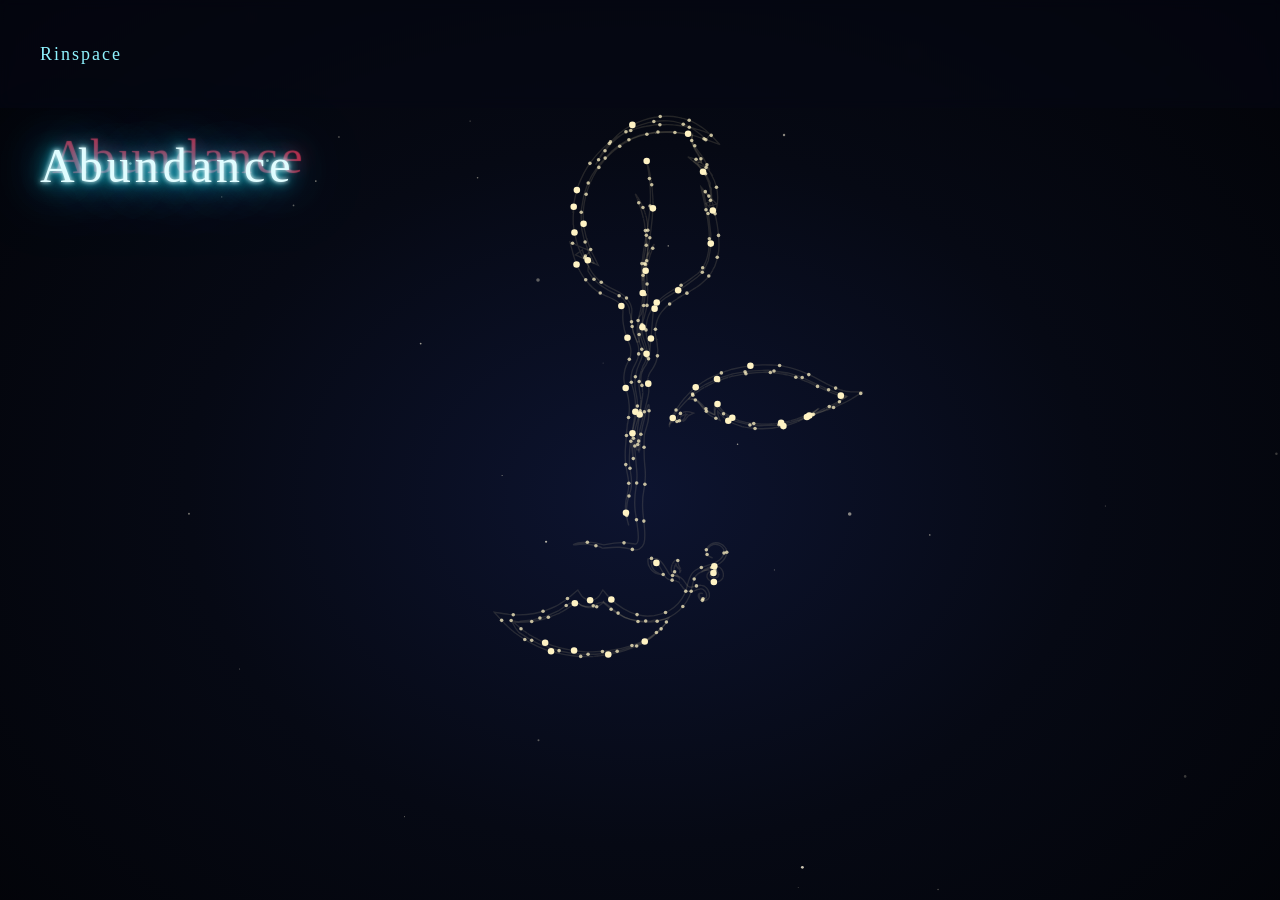
==== commit 0dd2377c: "back placeholder for abundance" ====
--- a/abundance.html
+++ b/abundance.html
@@ -204,9 +204,33 @@
       stars.appendChild(group);
     });
 
-    // Tap the dark: the embrace, then the menu and clothes
+    // Tap the dark: the embrace, then the menu and clothes.
+    // If you tap while your plant is still appearing, the first tap makes it finish fast.
+    // Once it is complete, the next tap brings in the earth.
+    var logoDone = (3 + count * 0.04 + 1.2) * 1000;
+    var logoReady = false;
+    var hurried = false;
+    setTimeout(function () { logoReady = true; }, logoDone);
+    function hurryLogo() {
+      hurried = true;
+      var rate = Math.max(1, (logoDone - performance.now()) / 1500);   // finish in 1.5 seconds
+      document.getAnimations().forEach(function (a) {
+        if (a.animationName == "star-in" || a.animationName == "line-in") a.playbackRate = rate;
+      });
+      setTimeout(function () { logoReady = true; }, 1500);
+    }
     document.body.addEventListener("click", function () {
+      if (!logoReady) { if (!hurried) hurryLogo(); return; }
+      if (document.body.classList.contains("held")) return;
       document.body.classList.add("held");
+      history.pushState({ step: "earth" }, "");          // so the Back button returns to the logo
+    });
+
+    // Back button: from the earth back to the logo. Forward brings the earth back.
+    window.addEventListener("popstate", function () {
+      if (surging) { location.reload(); return; }        // mid-surge: start the page over
+      if (history.state && history.state.step == "earth") document.body.classList.add("held");
+      else document.body.classList.remove("held");
     });
 
     // The clothes dial: four screens on a circle around the plant.
@@ -450,6 +474,7 @@
         // 1. lightning strikes from the top of the screen down to the tip of the top leaf
         if (!strike1) strike1 = makeStrike(312, topY, 299, 87, 6, 22);
         drawStrike("s1", strike1, Math.min(1, t / 0.3), 1.4, strikeAlpha(t, 0.85));
+
         // 2. the energy it leaves runs down the leaf and the stem, speeding up
         if (t < 0.6) done = 0;
         else if (t < 3.1) { var k = (t - 0.6) / 2.5; done = plantLength * k * k; }
@@ -462,6 +487,7 @@
         // 3. from the end of the plant, lightning strikes down into the earth
         if (!strike2) strike2 = makeStrike(252, 520, 252, endY, Math.max(5, Math.round((endY - 520) / 12)), 10);
         drawStrike("s2", strike2, Math.min(1, Math.max(0, (t - 3.1) / 0.25)), 1.4, strikeAlpha(t - 3.1, 1.3));
+
         if (t > 3.0) document.body.classList.add("panning");     // the camera moves down to the earth
 
         // the landing: the earth slowly gets loud, then the light rises and fills the screen, all in one smooth swell
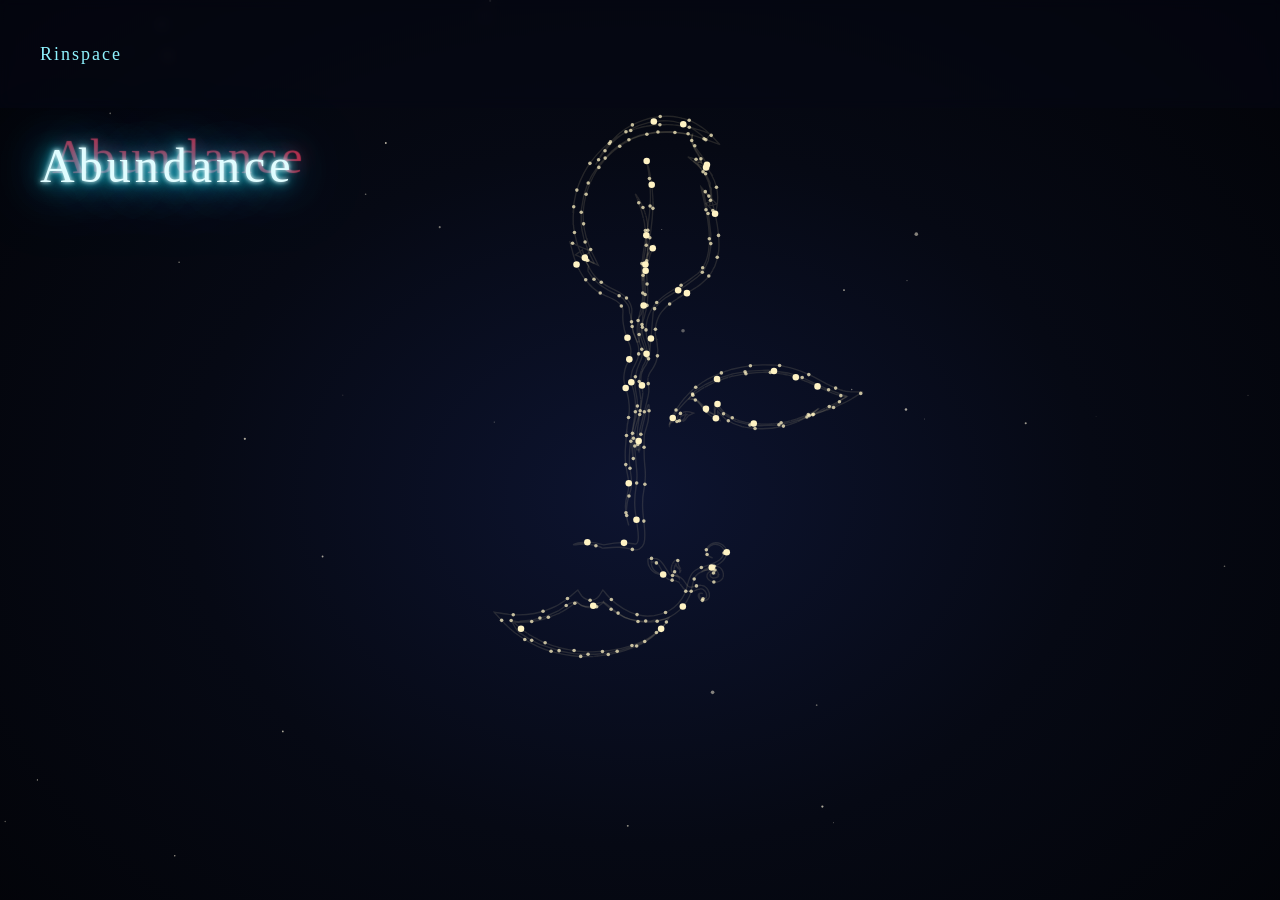
==== commit cfd2b147: "reflection html" ====
--- a/abundance.html
+++ b/abundance.html
@@ -233,6 +233,15 @@
       else document.body.classList.remove("held");
     });
 
+    // Coming back here with the Back button from the next page: go straight to the earth
+    if (history.state && history.state.step == "earth") {
+      document.body.classList.add("held");
+      requestAnimationFrame(function () { hurryLogo(); });   // your plant draws itself quickly, no need to wait
+    }
+    window.addEventListener("pageshow", function (e) {
+      if (e.persisted) location.reload();                   // Safari kept the old light-filled screen: start fresh, on the earth
+    });
+
     // The clothes dial: four screens on a circle around the plant.
     // Swipe left or right to turn it. When you let go it settles on the nearest screen.
     var cards = document.querySelectorAll(".card");
@@ -285,7 +294,7 @@
 
     // The surge: tap the glowing earth. A light appears at the tip of the top leaf,
     // runs down the leaf's curve and the stem, then shoots a beam into the earth.
-    var nextPage = "";   // put the next page's file name here, like "story3.html". Empty = stay on this page.
+    var nextPage = "reflection.html";   // put the next page's file name here, like "story3.html". Empty = stay on this page.
     var surgeRoute = "M299 87 C316 89 329 110 332 135 C335 160 335 186 325 200 C314 213 297 219 290 233 C285 246 284 262 283 280 L280 330 L279 400 C285 412 300 425 314 430 C326 434 330 445 318 455 C303 467 268 478 256 492 C252 497 252 505 252 520";
     var mind = document.querySelector("svg.mind");
 
@@ -525,7 +534,10 @@
           f.el.style.opacity = Math.max(0, 1 - (t - f.at) / 1.6);
         });
         if (t < 5.9) requestAnimationFrame(run);
-        else if (nextPage) window.location.href = nextPage;       // the screen is full of light: on to the next page
+        else if (nextPage) {                                      // the screen is full of light: on to the next page
+          history.replaceState({ step: "earth" }, "");          // so Back from the next page lands on the earth
+          window.location.href = nextPage;
+        }
       }
       requestAnimationFrame(run);
     });
